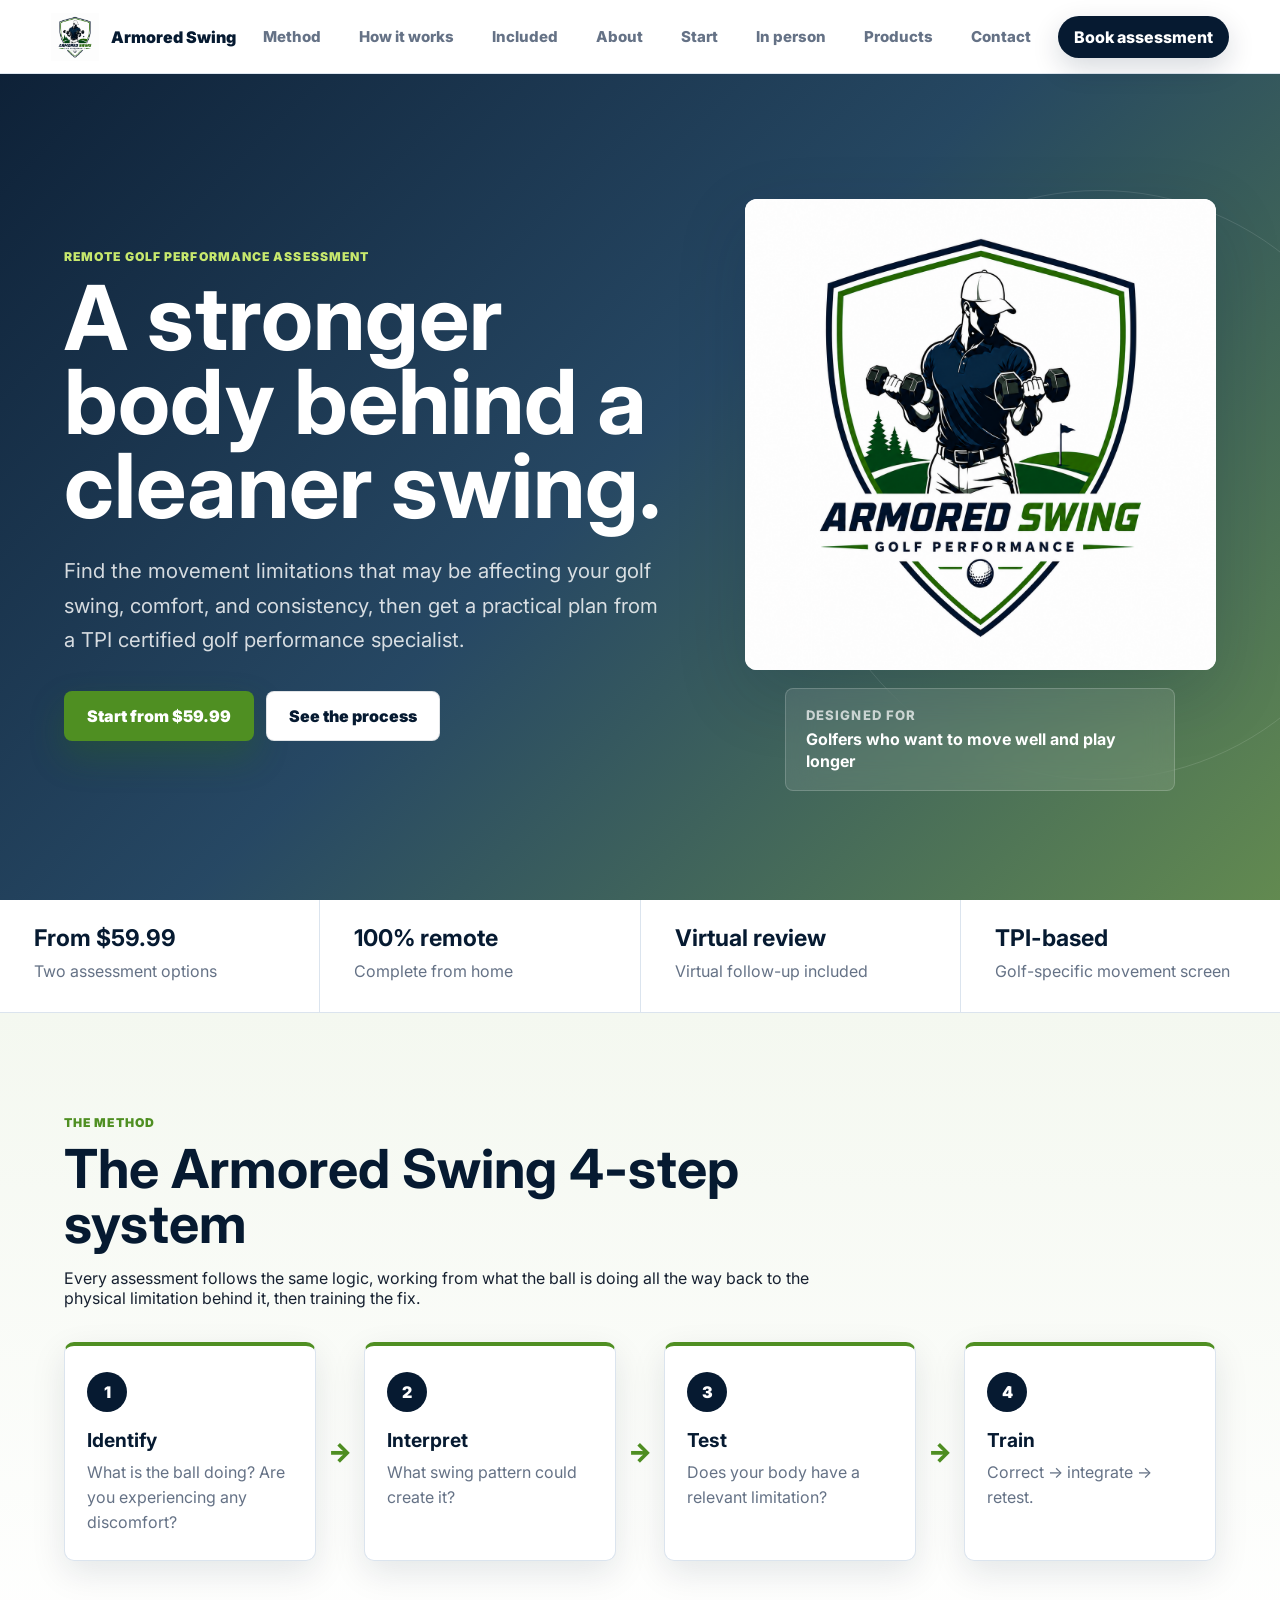
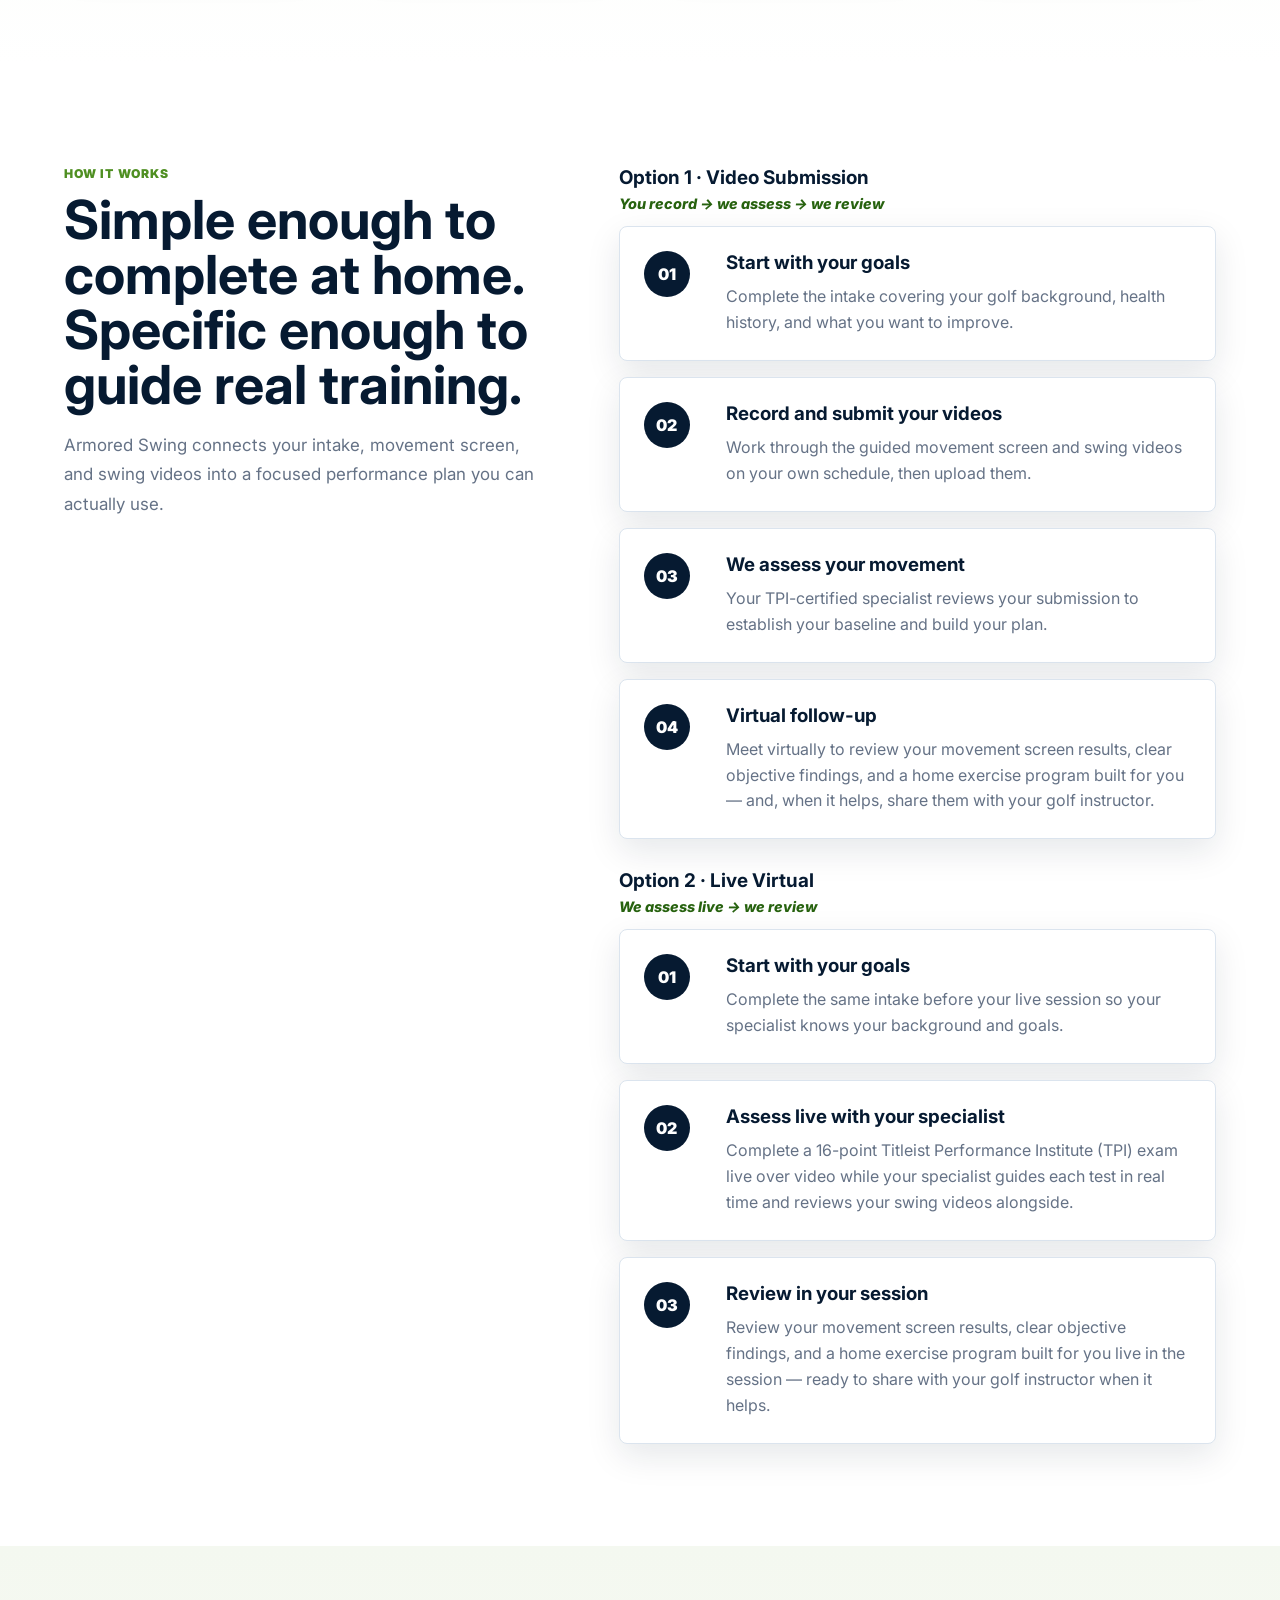
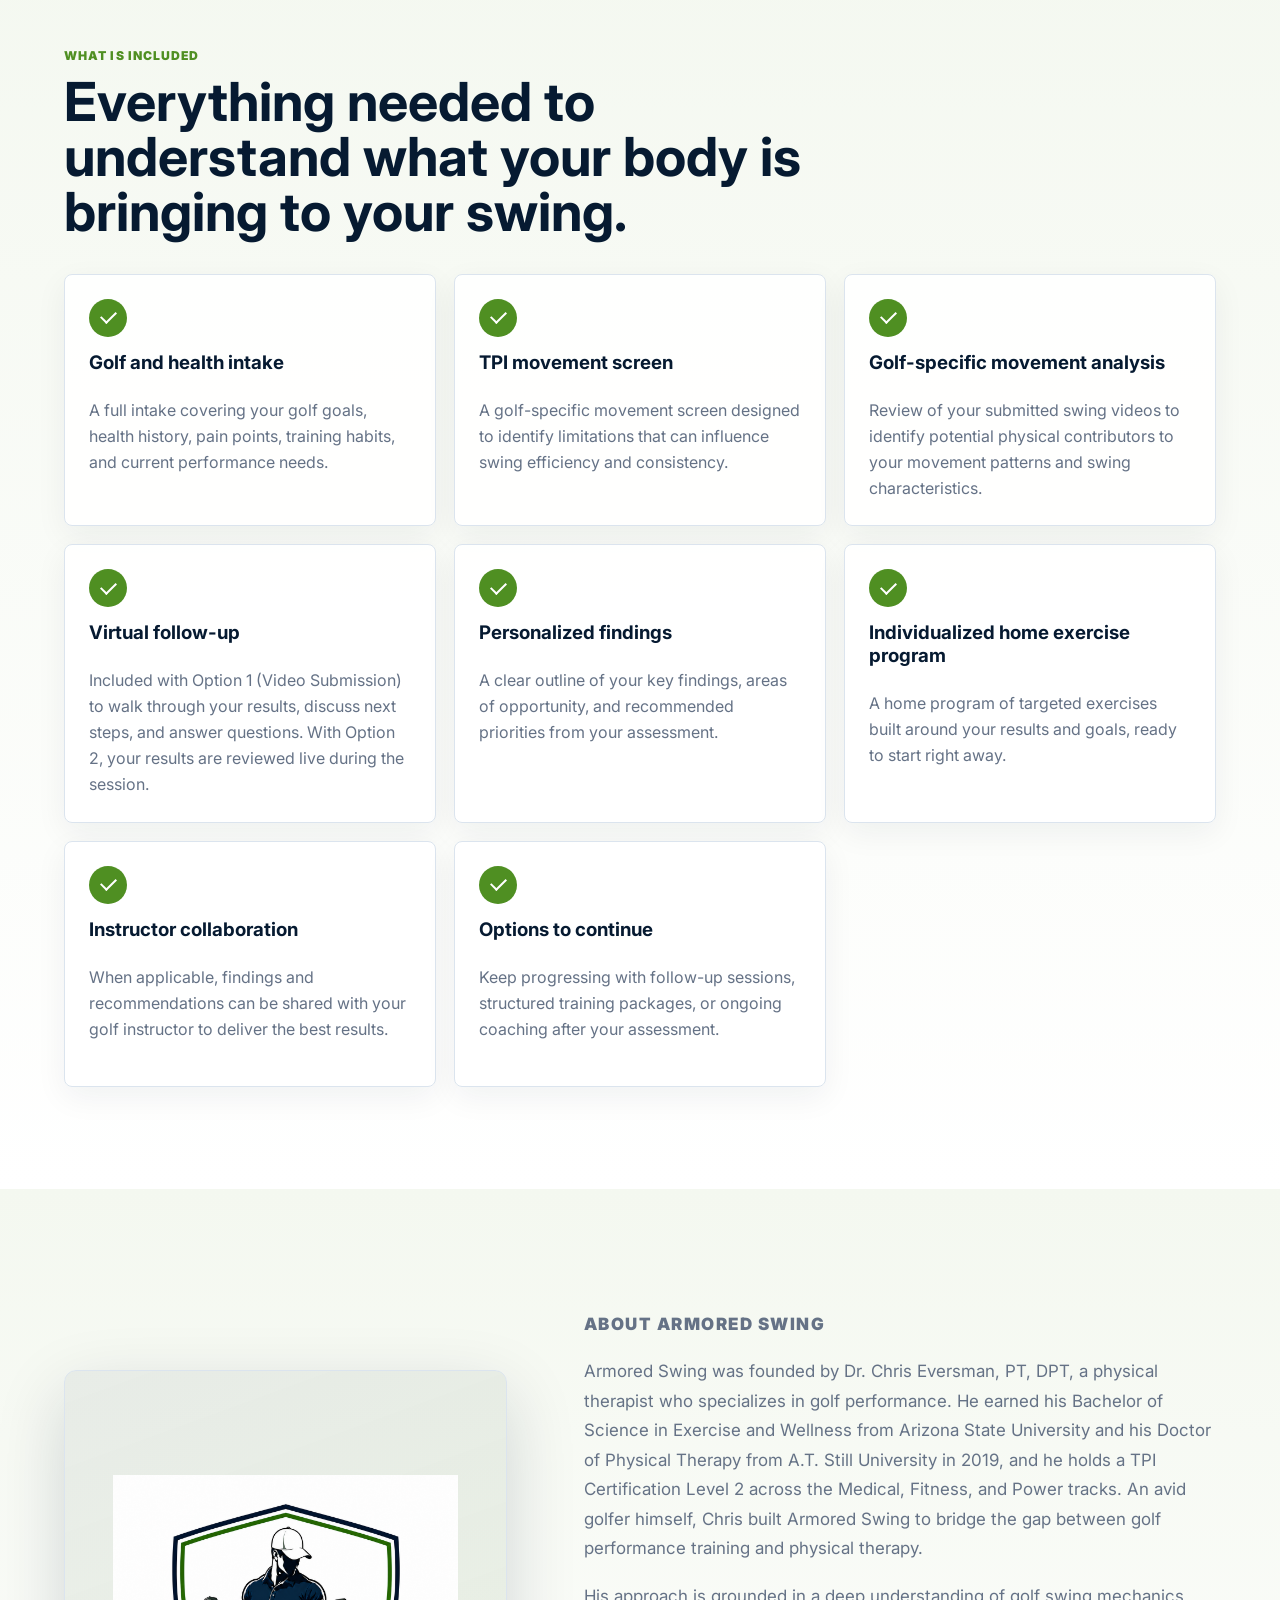
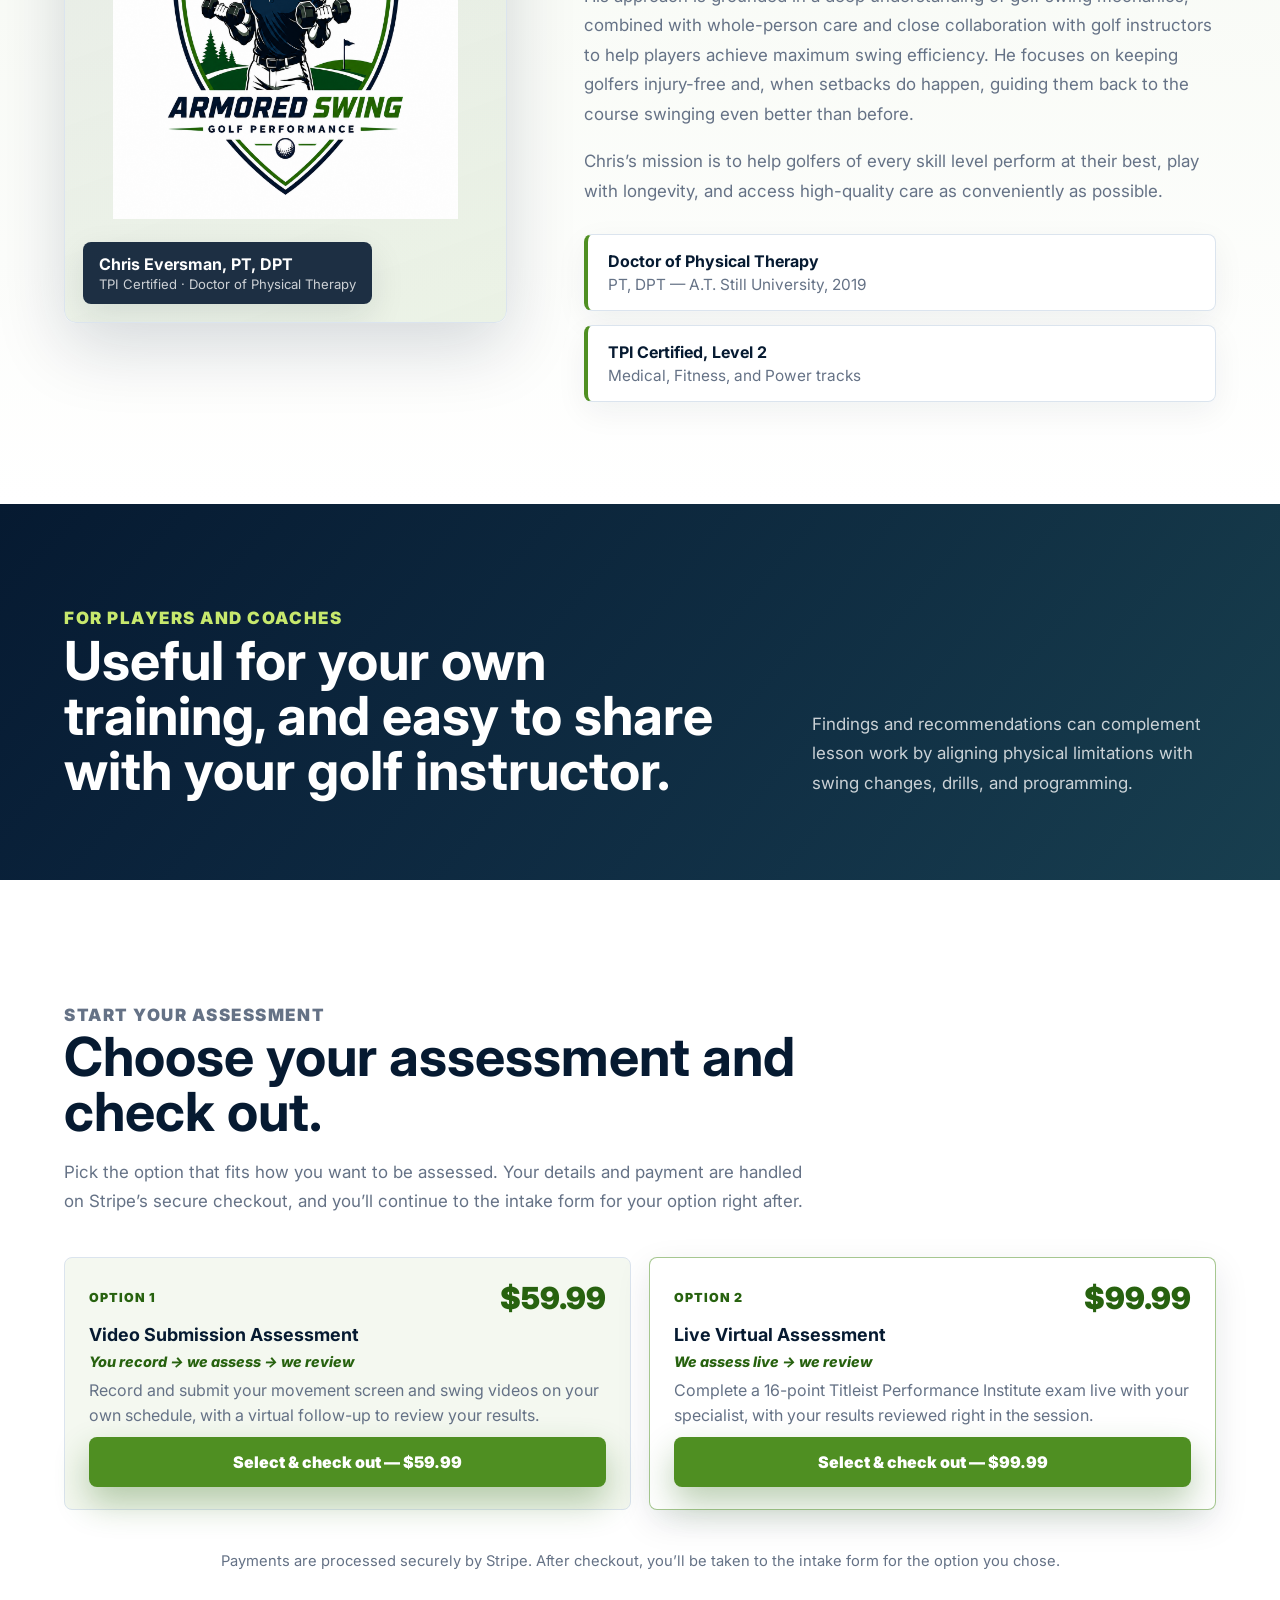
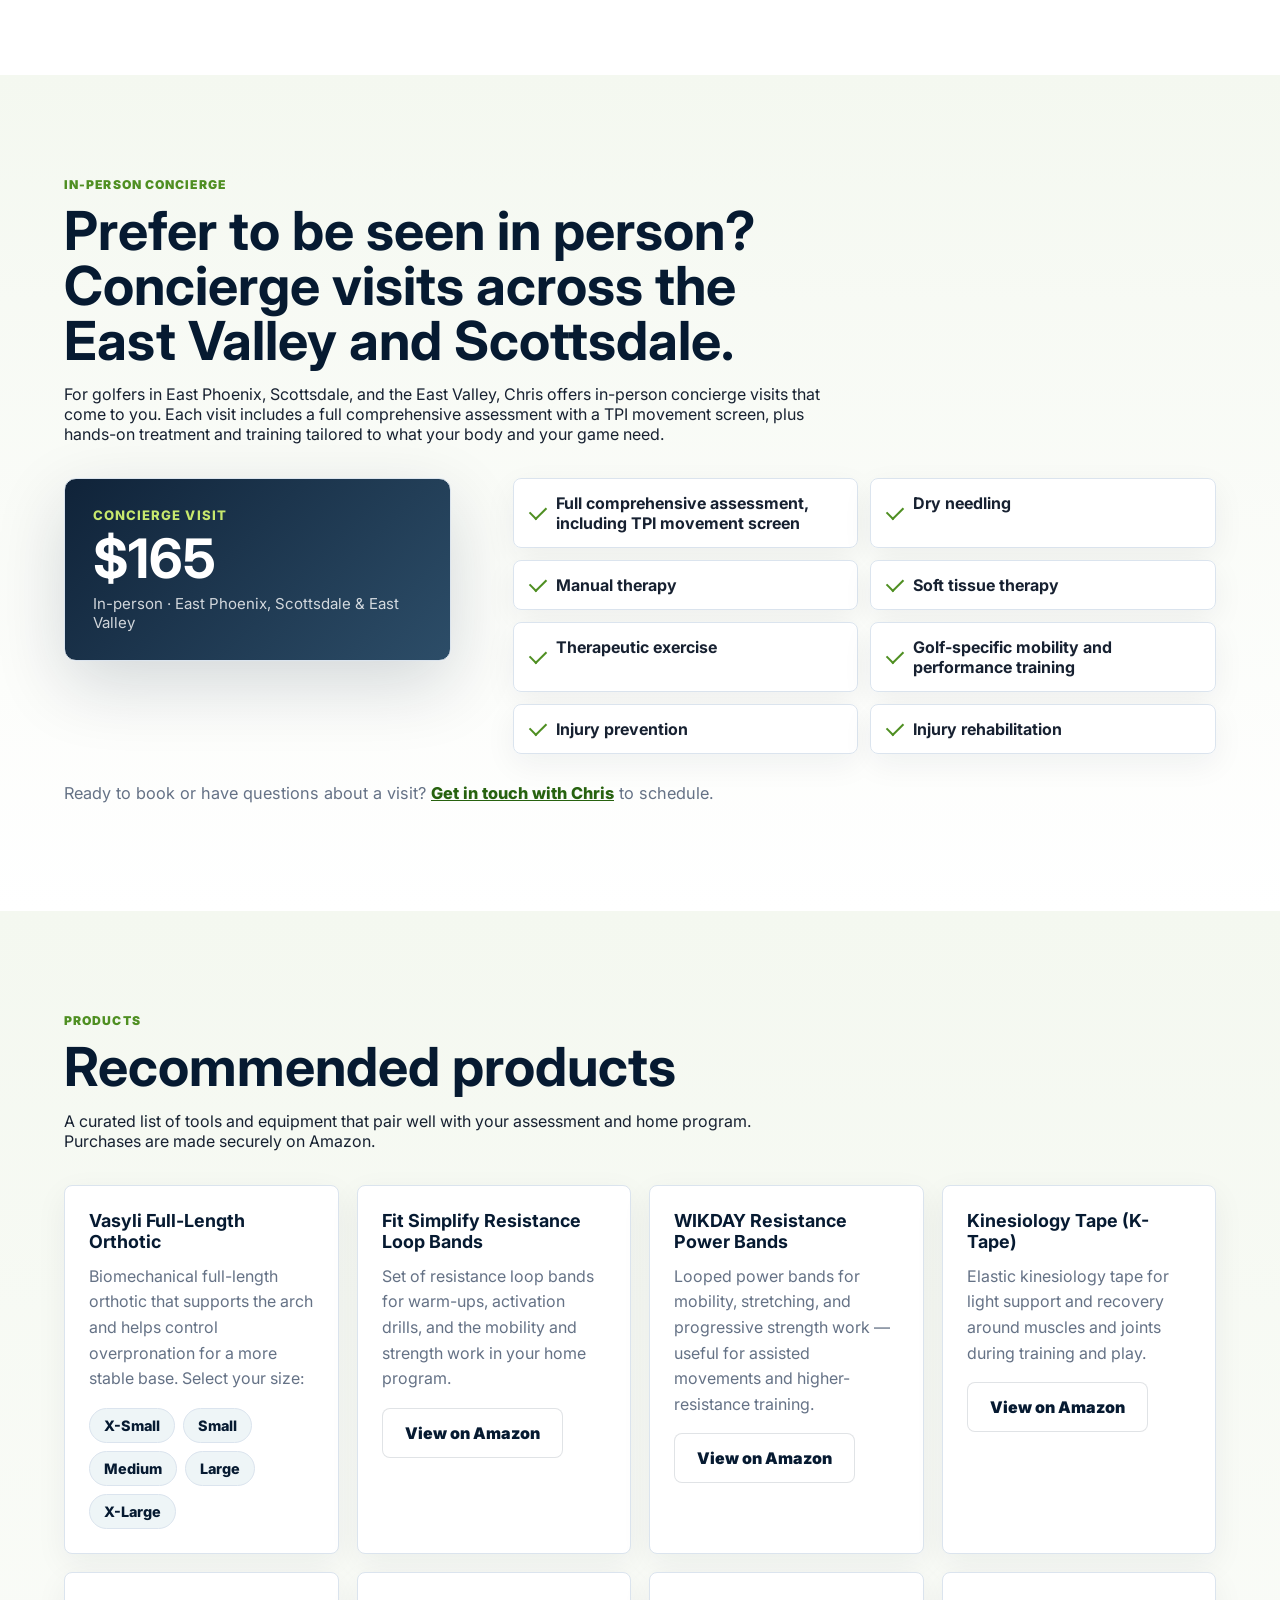
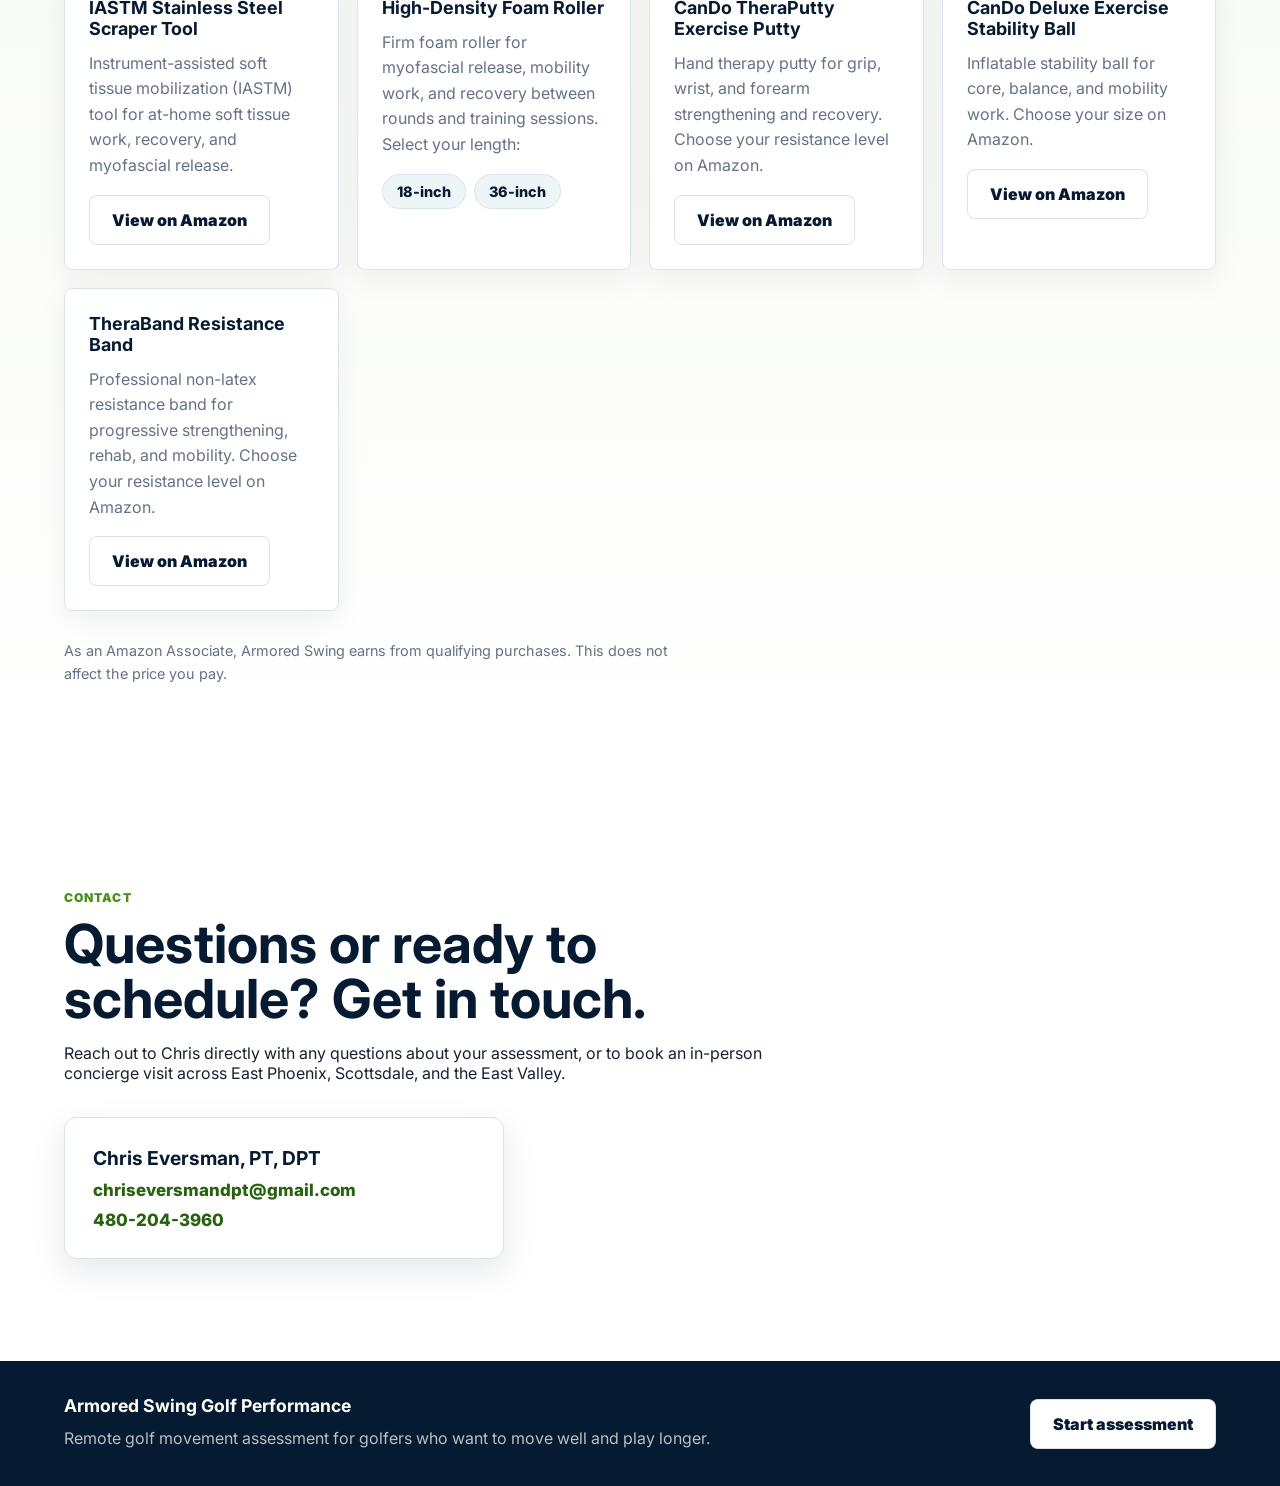
==== index.html @ d6fd7aaf "Rename Products heading to Recommended products Changes the Products section headline from a Chris-r" ====
<!doctype html>
<html lang="en">
  <head>
    <meta charset="utf-8">
    <meta name="viewport" content="width=device-width, initial-scale=1">
    <meta name="description" content="Armored Swing Golf Performance remote assessment and movement analysis.">
    <title>Armored Swing Golf Performance</title>
    <link rel="preconnect" href="https://fonts.googleapis.com">
    <link rel="preconnect" href="https://fonts.gstatic.com" crossorigin>
    <link href="https://fonts.googleapis.com/css2?family=Inter:wght@400;500;600;700;800;900&display=swap" rel="stylesheet">
    <link rel="stylesheet" href="styles.css">
  </head>
  <body>
    <header class="site-header">
      <a class="brand" href="#top" aria-label="Armored Swing home">
        <img src="assets/armored-swing-logo.png" alt="Armored Swing Golf Performance logo">
        <span>Armored Swing</span>
      </a>
      <nav class="nav-links" aria-label="Primary navigation">
        <a href="#system">Method</a>
        <a href="#how-it-works">How it works</a>
        <a href="#included">Included</a>
        <a href="#about">About</a>
        <a href="#start">Start</a>
        <a href="#concierge">In person</a>
        <a href="#products">Products</a>
        <a href="#contact">Contact</a>
      </nav>
      <a class="nav-cta" href="#start">Book assessment</a>
    </header>

    <main id="top">
      <section class="hero-section" aria-labelledby="hero-title">
        <div class="hero-copy">
          <p class="eyebrow">Remote golf performance assessment</p>
          <h1 id="hero-title">A stronger body behind a cleaner swing.</h1>
          <p class="lead">
            Find the movement limitations that may be affecting your golf swing, comfort, and consistency, then get a practical plan from a TPI certified golf performance specialist.
          </p>
          <div class="hero-actions" aria-label="Main actions">
            <a class="button primary" href="#start">Start from $59.99</a>
            <a class="button secondary" href="#how-it-works">See the process</a>
          </div>
        </div>

        <div class="hero-visual" aria-label="Armored Swing Golf Performance">
          <img src="assets/armored-swing-logo.png" alt="Armored Swing Golf Performance logo">
          <div class="result-panel">
            <span>Designed for</span>
            <strong>Golfers who want to move well and play longer</strong>
          </div>
        </div>
      </section>

      <section class="proof-strip" aria-label="Assessment highlights">
        <div>
          <strong>From $59.99</strong>
          <span>Two assessment options</span>
        </div>
        <div>
          <strong>100% remote</strong>
          <span>Complete from home</span>
        </div>
        <div>
          <strong>Virtual review</strong>
          <span>Virtual follow-up included</span>
        </div>
        <div>
          <strong>TPI-based</strong>
          <span>Golf-specific movement screen</span>
        </div>
      </section>

      <section class="system-section" id="system" aria-labelledby="system-title">
        <div class="section-heading">
          <p class="eyebrow">The method</p>
          <h2 id="system-title">The Armored Swing 4-step system</h2>
          <p>
            Every assessment follows the same logic, working from what the ball is doing all the way back to the physical limitation behind it, then training the fix.
          </p>
        </div>

        <ol class="system-flow">
          <li class="system-step">
            <span class="system-num">1</span>
            <h3>Identify</h3>
            <p>What is the ball doing? Are you experiencing any discomfort?</p>
          </li>
          <li class="system-arrow" aria-hidden="true"></li>
          <li class="system-step">
            <span class="system-num">2</span>
            <h3>Interpret</h3>
            <p>What swing pattern could create it?</p>
          </li>
          <li class="system-arrow" aria-hidden="true"></li>
          <li class="system-step">
            <span class="system-num">3</span>
            <h3>Test</h3>
            <p>Does your body have a relevant limitation?</p>
          </li>
          <li class="system-arrow" aria-hidden="true"></li>
          <li class="system-step">
            <span class="system-num">4</span>
            <h3>Train</h3>
            <p>Correct &rarr; integrate &rarr; retest.</p>
          </li>
        </ol>
      </section>

      <section class="split-section" id="how-it-works" aria-labelledby="how-title">
        <div class="section-copy sticky-copy">
          <p class="eyebrow">How it works</p>
          <h2 id="how-title">Simple enough to complete at home. Specific enough to guide real training.</h2>
          <p>
            Armored Swing connects your intake, movement screen, and swing videos into a focused performance plan you can actually use.
          </p>
        </div>

        <div class="flow-stack">
          <div class="flow">
            <div class="flow-head">
              <h3>Option 1 &middot; Video Submission</h3>
              <p class="flow-tag">You record &rarr; we assess &rarr; we review</p>
            </div>
            <ol class="timeline">
              <li>
                <span>01</span>
                <div>
                  <h3>Start with your goals</h3>
                  <p>Complete the intake covering your golf background, health history, and what you want to improve.</p>
                </div>
              </li>
              <li>
                <span>02</span>
                <div>
                  <h3>Record and submit your videos</h3>
                  <p>Work through the guided movement screen and swing videos on your own schedule, then upload them.</p>
                </div>
              </li>
              <li>
                <span>03</span>
                <div>
                  <h3>We assess your movement</h3>
                  <p>Your TPI-certified specialist reviews your submission to establish your baseline and build your plan.</p>
                </div>
              </li>
              <li>
                <span>04</span>
                <div>
                  <h3>Virtual follow-up</h3>
                  <p>Meet virtually to review your movement screen results, clear objective findings, and a home exercise program built for you &mdash; and, when it helps, share them with your golf instructor.</p>
                </div>
              </li>
            </ol>
          </div>

          <div class="flow">
            <div class="flow-head">
              <h3>Option 2 &middot; Live Virtual</h3>
              <p class="flow-tag">We assess live &rarr; we review</p>
            </div>
            <ol class="timeline">
              <li>
                <span>01</span>
                <div>
                  <h3>Start with your goals</h3>
                  <p>Complete the same intake before your live session so your specialist knows your background and goals.</p>
                </div>
              </li>
              <li>
                <span>02</span>
                <div>
                  <h3>Assess live with your specialist</h3>
                  <p>Complete a 16-point Titleist Performance Institute (TPI) exam live over video while your specialist guides each test in real time and reviews your swing videos alongside.</p>
                </div>
              </li>
              <li>
                <span>03</span>
                <div>
                  <h3>Review in your session</h3>
                  <p>Review your movement screen results, clear objective findings, and a home exercise program built for you live in the session &mdash; ready to share with your golf instructor when it helps.</p>
                </div>
              </li>
            </ol>
          </div>
        </div>
      </section>

      <section class="content-section band" id="included" aria-labelledby="included-title">
        <div class="section-heading">
          <p class="eyebrow">What is included</p>
          <h2 id="included-title">Everything needed to understand what your body is bringing to your swing.</h2>
        </div>

        <div class="included-grid">
          <article>
            <span class="mini-icon" aria-hidden="true"></span>
            <h3>Golf and health intake</h3>
            <p>A full intake covering your golf goals, health history, pain points, training habits, and current performance needs.</p>
          </article>
          <article>
            <span class="mini-icon" aria-hidden="true"></span>
            <h3>TPI movement screen</h3>
            <p>A golf-specific movement screen designed to identify limitations that can influence swing efficiency and consistency.</p>
          </article>
          <article>
            <span class="mini-icon" aria-hidden="true"></span>
            <h3>Golf-specific movement analysis</h3>
            <p>Review of your submitted swing videos to identify potential physical contributors to your movement patterns and swing characteristics.</p>
          </article>
          <article>
            <span class="mini-icon" aria-hidden="true"></span>
            <h3>Virtual follow-up</h3>
            <p>Included with Option 1 (Video Submission) to walk through your results, discuss next steps, and answer questions. With Option 2, your results are reviewed live during the session.</p>
          </article>
          <article>
            <span class="mini-icon" aria-hidden="true"></span>
            <h3>Personalized findings</h3>
            <p>A clear outline of your key findings, areas of opportunity, and recommended priorities from your assessment.</p>
          </article>
          <article>
            <span class="mini-icon" aria-hidden="true"></span>
            <h3>Individualized home exercise program</h3>
            <p>A home program of targeted exercises built around your results and goals, ready to start right away.</p>
          </article>
          <article>
            <span class="mini-icon" aria-hidden="true"></span>
            <h3>Instructor collaboration</h3>
            <p>When applicable, findings and recommendations can be shared with your golf instructor to deliver the best results.</p>
          </article>
          <article>
            <span class="mini-icon" aria-hidden="true"></span>
            <h3>Options to continue</h3>
            <p>Keep progressing with follow-up sessions, structured training packages, or ongoing coaching after your assessment.</p>
          </article>
        </div>
      </section>

      <section class="about-section band" id="about" aria-label="About Armored Swing">
        <div class="about-portrait">
          <img src="assets/armored-swing-logo.png" alt="Armored Swing Golf Performance">
          <div class="about-credential">
            <strong>Chris Eversman, PT, DPT</strong>
            <span>TPI Certified &middot; Doctor of Physical Therapy</span>
          </div>
        </div>
        <div class="about-copy">
          <p class="eyebrow">About Armored Swing</p>
          <p>
            Armored Swing was founded by Dr. Chris Eversman, PT, DPT, a physical therapist who specializes in golf performance. He earned his Bachelor of Science in Exercise and Wellness from Arizona State University and his Doctor of Physical Therapy from A.T. Still University in 2019, and he holds a TPI Certification Level 2 across the Medical, Fitness, and Power tracks. An avid golfer himself, Chris built Armored Swing to bridge the gap between golf performance training and physical therapy.
          </p>
          <p>
            His approach is grounded in a deep understanding of golf swing mechanics, combined with whole-person care and close collaboration with golf instructors to help players achieve maximum swing efficiency. He focuses on keeping golfers injury-free and, when setbacks do happen, guiding them back to the course swinging even better than before.
          </p>
          <p>
            Chris&rsquo;s mission is to help golfers of every skill level perform at their best, play with longevity, and access high-quality care as conveniently as possible.
          </p>
          <ul class="about-points">
            <li>
              <strong>Doctor of Physical Therapy</strong>
              <span>PT, DPT &mdash; A.T. Still University, 2019</span>
            </li>
            <li>
              <strong>TPI Certified, Level 2</strong>
              <span>Medical, Fitness, and Power tracks</span>
            </li>
          </ul>
        </div>
      </section>

      <section class="cta-band" aria-labelledby="cta-title">
        <div>
          <p class="eyebrow">For players and coaches</p>
          <h2 id="cta-title">Useful for your own training, and easy to share with your golf instructor.</h2>
        </div>
        <p>
          Findings and recommendations can complement lesson work by aligning physical limitations with swing changes, drills, and programming.
        </p>
      </section>

      <section class="start-section" id="start" aria-labelledby="checkout-title">
        <div class="start-copy">
          <p class="eyebrow">Start your assessment</p>
          <h2 id="checkout-title">Choose your assessment and check out.</h2>
          <p>
            Pick the option that fits how you want to be assessed. Your details and payment are handled on Stripe&rsquo;s secure checkout, and you&rsquo;ll continue to the intake form for your option right after.
          </p>
        </div>

        <div class="checkout-options" aria-label="Assessment options">
          <div class="plan-card">
            <div class="plan-label">
              <span>Option 1</span>
              <strong class="plan-price">$59.99</strong>
            </div>
            <h3>Video Submission Assessment</h3>
            <p class="plan-flow">You record &rarr; we assess &rarr; we review</p>
            <p>Record and submit your movement screen and swing videos on your own schedule, with a virtual follow-up to review your results.</p>
            <!-- Stripe Payment Link for Option 1 ($59.99).
                 After-payment redirect is set in Stripe to:
                 https://form.jotform.com/261661360263150 (Video Upload Intake and Assessment) -->
            <a class="button primary full" href="https://buy.stripe.com/7sYeVc9u45CNenE0qQ28800" target="_blank" rel="noopener">Select &amp; check out &mdash; $59.99</a>
          </div>
          <div class="plan-card featured">
            <div class="plan-label">
              <span>Option 2</span>
              <strong class="plan-price">$99.99</strong>
            </div>
            <h3>Live Virtual Assessment</h3>
            <p class="plan-flow">We assess live &rarr; we review</p>
            <p>Complete a 16-point Titleist Performance Institute exam live with your specialist, with your results reviewed right in the session.</p>
            <!-- Stripe Payment Link for Option 2 ($99.99).
                 After-payment redirect is set in Stripe to:
                 https://form.jotform.com/262156289540057 (Live Virtual Assessment Intake) -->
            <a class="button primary full" href="https://buy.stripe.com/bJe6oG7lWfdn3J01uU28801" target="_blank" rel="noopener">Select &amp; check out &mdash; $99.99</a>
          </div>
        </div>

        <p class="secure-note">Payments are processed securely by Stripe. After checkout, you&rsquo;ll be taken to the intake form for the option you chose.</p>
      </section>

      <section class="concierge-section band" id="concierge" aria-labelledby="concierge-title">
        <div class="section-heading">
          <p class="eyebrow">In-person concierge</p>
          <h2 id="concierge-title">Prefer to be seen in person? Concierge visits across the East Valley and Scottsdale.</h2>
          <p>
            For golfers in East Phoenix, Scottsdale, and the East Valley, Chris offers in-person concierge visits that come to you. Each visit includes a full comprehensive assessment with a TPI movement screen, plus hands-on treatment and training tailored to what your body and your game need.
          </p>
        </div>

        <div class="concierge-layout">
          <div class="concierge-price-card">
            <span>Concierge visit</span>
            <strong>$165</strong>
            <small>In-person &middot; East Phoenix, Scottsdale &amp; East Valley</small>
          </div>

          <ul class="concierge-services">
            <li>Full comprehensive assessment, including TPI movement screen</li>
            <li>Dry needling</li>
            <li>Manual therapy</li>
            <li>Soft tissue therapy</li>
            <li>Therapeutic exercise</li>
            <li>Golf-specific mobility and performance training</li>
            <li>Injury prevention</li>
            <li>Injury rehabilitation</li>
          </ul>
        </div>

        <p class="concierge-schedule">
          Ready to book or have questions about a visit?
          <a href="#contact">Get in touch with Chris</a> to schedule.
        </p>
      </section>

      <section class="products-section band" id="products" aria-labelledby="products-title">
        <div class="section-heading">
          <p class="eyebrow">Products</p>
          <h2 id="products-title">Recommended products</h2>
          <p>
            A curated list of tools and equipment that pair well with your assessment and home program. Purchases are made securely on Amazon.
          </p>
        </div>

        <!-- To add a product: copy one <article> block, update the name, blurb,
             and the href (keep ?tag=armoredswing-20 on the end so sales are credited). -->
        <div class="products-grid">
          <article class="product-card">
            <h3>Vasyli Full-Length Orthotic</h3>
            <p>Biomechanical full-length orthotic that supports the arch and helps control overpronation for a more stable base. Select your size:</p>
            <div class="product-sizes">
              <a href="https://www.amazon.com/dp/B08L43RL4J?tag=armoredswing-20" target="_blank" rel="noopener sponsored">X-Small</a>
              <a href="https://www.amazon.com/dp/B08L449Y6L?tag=armoredswing-20" target="_blank" rel="noopener sponsored">Small</a>
              <a href="https://www.amazon.com/dp/B08L44YKHN?tag=armoredswing-20" target="_blank" rel="noopener sponsored">Medium</a>
              <a href="https://www.amazon.com/dp/B08L45PJ3N?tag=armoredswing-20" target="_blank" rel="noopener sponsored">Large</a>
              <a href="https://www.amazon.com/dp/B08L43F9LD?tag=armoredswing-20" target="_blank" rel="noopener sponsored">X-Large</a>
            </div>
          </article>
          <article class="product-card">
            <h3>Fit Simplify Resistance Loop Bands</h3>
            <p>Set of resistance loop bands for warm-ups, activation drills, and the mobility and strength work in your home program.</p>
            <a class="button secondary" href="https://www.amazon.com/dp/B01AVDVHTI?tag=armoredswing-20" target="_blank" rel="noopener sponsored">View on Amazon</a>
          </article>
          <article class="product-card">
            <h3>WIKDAY Resistance Power Bands</h3>
            <p>Looped power bands for mobility, stretching, and progressive strength work &mdash; useful for assisted movements and higher-resistance training.</p>
            <a class="button secondary" href="https://www.amazon.com/dp/B08C7K77PS?tag=armoredswing-20" target="_blank" rel="noopener sponsored">View on Amazon</a>
          </article>
          <article class="product-card">
            <h3>Kinesiology Tape (K-Tape)</h3>
            <p>Elastic kinesiology tape for light support and recovery around muscles and joints during training and play.</p>
            <a class="button secondary" href="https://www.amazon.com/dp/B082VLDCJW?tag=armoredswing-20" target="_blank" rel="noopener sponsored">View on Amazon</a>
          </article>
          <article class="product-card">
            <h3>IASTM Stainless Steel Scraper Tool</h3>
            <p>Instrument-assisted soft tissue mobilization (IASTM) tool for at-home soft tissue work, recovery, and myofascial release.</p>
            <a class="button secondary" href="https://www.amazon.com/dp/B0H5KL87S5?tag=armoredswing-20" target="_blank" rel="noopener sponsored">View on Amazon</a>
          </article>
          <article class="product-card">
            <h3>High-Density Foam Roller</h3>
            <p>Firm foam roller for myofascial release, mobility work, and recovery between rounds and training sessions. Select your length:</p>
            <div class="product-sizes">
              <a href="https://www.amazon.com/dp/B00XM2MXK8?tag=armoredswing-20" target="_blank" rel="noopener sponsored">18-inch</a>
              <a href="https://www.amazon.com/dp/B00DL7BH2O?tag=armoredswing-20" target="_blank" rel="noopener sponsored">36-inch</a>
            </div>
          </article>
          <article class="product-card">
            <h3>CanDo TheraPutty Exercise Putty</h3>
            <p>Hand therapy putty for grip, wrist, and forearm strengthening and recovery. Choose your resistance level on Amazon.</p>
            <a class="button secondary" href="https://www.amazon.com/dp/B001RQ5JPM?tag=armoredswing-20" target="_blank" rel="noopener sponsored">View on Amazon</a>
          </article>
          <article class="product-card">
            <h3>CanDo Deluxe Exercise Stability Ball</h3>
            <p>Inflatable stability ball for core, balance, and mobility work. Choose your size on Amazon.</p>
            <a class="button secondary" href="https://www.amazon.com/dp/B002WKBYCO?tag=armoredswing-20" target="_blank" rel="noopener sponsored">View on Amazon</a>
          </article>
          <article class="product-card">
            <h3>TheraBand Resistance Band</h3>
            <p>Professional non-latex resistance band for progressive strengthening, rehab, and mobility. Choose your resistance level on Amazon.</p>
            <a class="button secondary" href="https://www.amazon.com/dp/B003YR7G8K?tag=armoredswing-20" target="_blank" rel="noopener sponsored">View on Amazon</a>
          </article>
        </div>

        <p class="products-disclosure">
          As an Amazon Associate, Armored Swing earns from qualifying purchases. This does not affect the price you pay.
        </p>
      </section>

      <section class="contact-section" id="contact" aria-labelledby="contact-title">
        <div class="section-heading">
          <p class="eyebrow">Contact</p>
          <h2 id="contact-title">Questions or ready to schedule? Get in touch.</h2>
          <p>
            Reach out to Chris directly with any questions about your assessment, or to book an in-person concierge visit across East Phoenix, Scottsdale, and the East Valley.
          </p>
        </div>

        <div class="contact-card">
          <strong class="contact-name">Chris Eversman, PT, DPT</strong>
          <a class="contact-line" href="mailto:chriseversmandpt@gmail.com">chriseversmandpt@gmail.com</a>
          <a class="contact-line" href="tel:+14802043960">480-204-3960</a>
        </div>
      </section>
    </main>

    <footer class="site-footer">
      <div>
        <strong>Armored Swing Golf Performance</strong>
        <p>Remote golf movement assessment for golfers who want to move well and play longer.</p>
      </div>
      <a class="button secondary" href="#start">Start assessment</a>
    </footer>

    <script src="script.js"></script>
  </body>
</html>
---- styles.css ----
:root {
  --green: #4f8f22;
  --green-dark: #27620f;
  --lime: #c7e86d;
  --navy: #061a31;
  --blue: #163a58;
  --ink: #172131;
  --muted: #657286;
  --line: #dbe4ee;
  --soft: #f4f8f0;
  --mist: #eef5f7;
  --white: #ffffff;
  --gold: #b88b2d;
  --danger: #a62b23;
  --shadow: 0 24px 70px rgba(6, 26, 49, 0.16);
  --small-shadow: 0 12px 34px rgba(6, 26, 49, 0.1);
}

* {
  box-sizing: border-box;
}

html {
  scroll-behavior: smooth;
}

body {
  margin: 0;
  font-family: Inter, Arial, sans-serif;
  color: var(--ink);
  background: var(--white);
}

img {
  display: block;
  max-width: 100%;
  height: auto;
}

a {
  color: inherit;
}

h1,
h2,
h3,
p {
  overflow-wrap: anywhere;
}

.site-header {
  position: sticky;
  top: 0;
  z-index: 30;
  display: grid;
  grid-template-columns: auto 1fr auto;
  align-items: center;
  gap: 24px;
  min-height: 74px;
  padding: 12px clamp(18px, 4vw, 58px);
  background: rgba(255, 255, 255, 0.91);
  border-bottom: 1px solid rgba(219, 228, 238, 0.9);
  backdrop-filter: blur(18px);
}

.brand {
  display: inline-flex;
  align-items: center;
  gap: 12px;
  color: var(--navy);
  font-weight: 900;
  text-decoration: none;
}

.brand img {
  width: 48px;
  height: 48px;
  object-fit: contain;
}

.nav-links {
  display: flex;
  justify-content: center;
  gap: clamp(18px, 3vw, 38px);
  color: var(--muted);
  font-size: 0.94rem;
  font-weight: 800;
}

.nav-links a,
.nav-cta {
  text-decoration: none;
}

.nav-links a:hover,
.nav-links a:focus-visible {
  color: var(--green-dark);
}

.nav-cta {
  display: inline-flex;
  align-items: center;
  justify-content: center;
  min-height: 42px;
  padding: 0 16px;
  border-radius: 999px;
  color: var(--white);
  background: var(--navy);
  font-weight: 800;
  box-shadow: 0 10px 28px rgba(6, 26, 49, 0.16);
}

.hero-section {
  position: relative;
  display: grid;
  grid-template-columns: minmax(0, 1.05fr) minmax(300px, 0.82fr);
  gap: clamp(34px, 6vw, 84px);
  align-items: center;
  min-height: calc(100vh - 74px);
  padding: clamp(44px, 7vw, 88px) clamp(18px, 5vw, 72px) clamp(42px, 6vw, 72px);
  overflow: hidden;
  background:
    linear-gradient(135deg, rgba(6, 26, 49, 0.97) 0%, rgba(22, 58, 88, 0.93) 48%, rgba(54, 105, 31, 0.78) 100%),
    radial-gradient(circle at 84% 12%, rgba(199, 232, 109, 0.28), transparent 36%);
  color: var(--white);
}

.hero-section::before {
  content: "";
  position: absolute;
  inset: 14% -9% auto auto;
  width: min(46vw, 620px);
  aspect-ratio: 1;
  border: 1px solid rgba(255, 255, 255, 0.12);
  border-radius: 50%;
}

.hero-copy,
.hero-visual {
  position: relative;
  z-index: 1;
}

.eyebrow {
  margin: 0 0 12px;
  color: var(--green);
  font-size: 0.76rem;
  font-weight: 900;
  letter-spacing: 0.09em;
  text-transform: uppercase;
}

.hero-copy .eyebrow,
.cta-band .eyebrow {
  color: var(--lime);
}

h1 {
  max-width: 780px;
  margin: 0;
  font-size: clamp(3.1rem, 7vw, 6.8rem);
  line-height: 0.94;
  letter-spacing: 0;
}

.lead {
  max-width: 700px;
  margin: 26px 0 0;
  color: rgba(255, 255, 255, 0.82);
  font-size: clamp(1.05rem, 1.7vw, 1.28rem);
  line-height: 1.68;
}

.content-section .lead {
  color: var(--muted);
}

.hero-actions {
  display: flex;
  flex-wrap: wrap;
  gap: 12px;
  margin-top: 34px;
}

.button {
  display: inline-flex;
  align-items: center;
  justify-content: center;
  min-height: 50px;
  padding: 0 22px;
  border: 1px solid transparent;
  border-radius: 8px;
  font: inherit;
  font-weight: 900;
  text-align: center;
  text-decoration: none;
  cursor: pointer;
  transition: transform 160ms ease, background-color 160ms ease, border-color 160ms ease, box-shadow 160ms ease;
}

.button:hover {
  transform: translateY(-1px);
}

.button:focus-visible,
.nav-cta:focus-visible,
input:focus-visible,
.terms-box:focus-visible {
  outline: 3px solid rgba(184, 139, 45, 0.46);
  outline-offset: 3px;
}

.button.primary {
  color: var(--white);
  background: var(--green);
  box-shadow: 0 16px 34px rgba(43, 107, 18, 0.32);
}

.button.primary:hover {
  background: var(--green-dark);
}

.button.secondary {
  color: var(--navy);
  background: var(--white);
  border-color: rgba(6, 26, 49, 0.12);
}

.button.ghost {
  color: var(--navy);
  background: var(--mist);
  border-color: var(--line);
}

.button.full {
  width: 100%;
}

.secure-note {
  margin: 0;
  color: var(--muted);
  font-size: 0.92rem;
  line-height: 1.5;
  text-align: center;
}

.hero-visual {
  display: grid;
  justify-items: center;
  align-content: center;
  gap: 18px;
  min-width: 0;
}

.hero-visual img {
  width: min(100%, 560px);
  max-height: min(70vh, 600px);
  padding: 0;
  object-fit: contain;
  border-radius: 12px;
  background: var(--white);
  box-shadow: var(--shadow);
}

.result-panel {
  width: min(92%, 390px);
  padding: 18px 20px;
  border: 1px solid rgba(255, 255, 255, 0.18);
  border-radius: 8px;
  background: rgba(255, 255, 255, 0.1);
  color: var(--white);
  backdrop-filter: blur(14px);
}

.result-panel span {
  display: block;
  margin-bottom: 6px;
  color: rgba(255, 255, 255, 0.7);
  font-size: 0.82rem;
  font-weight: 800;
  text-transform: uppercase;
  letter-spacing: 0.08em;
}

.result-panel strong {
  display: block;
  line-height: 1.35;
}

.proof-strip {
  display: grid;
  grid-template-columns: repeat(4, minmax(0, 1fr));
  gap: 1px;
  background: var(--line);
  border-bottom: 1px solid var(--line);
}

.proof-strip div {
  min-height: 112px;
  padding: 24px clamp(18px, 3vw, 34px);
  background: var(--white);
}

.proof-strip strong,
.proof-strip span {
  display: block;
}

.proof-strip strong {
  color: var(--navy);
  font-size: clamp(1.1rem, 1.8vw, 1.5rem);
}

.proof-strip span {
  margin-top: 8px;
  color: var(--muted);
  line-height: 1.45;
}

.system-section {
  padding: clamp(58px, 8vw, 108px) clamp(18px, 5vw, 72px);
  background: linear-gradient(180deg, var(--soft), #ffffff);
}

.system-flow {
  display: flex;
  align-items: stretch;
  gap: 12px;
  margin: 0;
  padding: 0;
  list-style: none;
}

.system-step {
  flex: 1 1 0;
  display: grid;
  align-content: start;
  gap: 8px;
  padding: 26px 22px;
  border: 1px solid var(--line);
  border-top: 4px solid var(--green);
  border-radius: 10px;
  background: var(--white);
  box-shadow: var(--small-shadow);
}

.system-num {
  display: inline-flex;
  align-items: center;
  justify-content: center;
  width: 40px;
  height: 40px;
  border-radius: 50%;
  color: var(--white);
  background: var(--navy);
  font-weight: 900;
}

.system-step h3 {
  margin: 8px 0 0;
  color: var(--navy);
  font-size: 1.2rem;
}

.system-step p {
  margin: 0;
  color: var(--muted);
  line-height: 1.55;
}

.system-arrow {
  flex: 0 0 auto;
  display: flex;
  align-items: center;
  justify-content: center;
  color: var(--green);
  font-weight: 900;
}

.system-arrow::before {
  content: "\2192";
  font-size: 1.6rem;
}

.split-section,
.start-section,
.content-section {
  padding: clamp(58px, 8vw, 108px) clamp(18px, 5vw, 72px);
}

.split-section {
  display: grid;
  grid-template-columns: minmax(0, 0.8fr) minmax(340px, 1fr);
  gap: clamp(34px, 6vw, 82px);
  align-items: start;
}

.sticky-copy {
  position: sticky;
  top: 102px;
}

.section-copy,
.section-heading,
.start-copy {
  max-width: 760px;
}

.section-copy h2,
.section-heading h2,
.start-copy h2,
.cta-band h2 {
  margin: 0;
  color: var(--navy);
  font-size: clamp(2rem, 4.2vw, 4rem);
  line-height: 1.02;
  letter-spacing: 0;
}

.section-copy p:not(.eyebrow),
.start-copy p,
.cta-band p {
  margin: 18px 0 0;
  color: var(--muted);
  font-size: 1.06rem;
  line-height: 1.74;
}

.flow-stack {
  display: grid;
  gap: 30px;
}

.flow-head {
  margin-bottom: 14px;
}

.flow-head h3 {
  margin: 0;
  color: var(--navy);
  font-size: 1.18rem;
}

.flow-tag {
  margin: 6px 0 0;
  color: var(--green-dark);
  font-size: 0.9rem;
  font-weight: 800;
  font-style: italic;
}

.timeline {
  display: grid;
  gap: 16px;
  margin: 0;
  padding: 0;
  list-style: none;
}

.timeline li {
  display: grid;
  grid-template-columns: 64px 1fr;
  gap: 18px;
  padding: 24px;
  border: 1px solid var(--line);
  border-radius: 8px;
  background: var(--white);
  box-shadow: var(--small-shadow);
}

.timeline span,
.mini-icon {
  display: inline-flex;
  align-items: center;
  justify-content: center;
  width: 46px;
  height: 46px;
  border-radius: 50%;
  color: var(--white);
  background: var(--navy);
  font-weight: 900;
}

.timeline h3,
.included-grid h3,
.terms-box h3 {
  margin: 0;
  color: var(--navy);
}

.timeline p,
.included-grid p,
.site-footer p {
  margin: 10px 0 0;
  color: var(--muted);
  line-height: 1.62;
}

.band {
  background:
    linear-gradient(180deg, var(--soft), #ffffff);
}

.section-heading {
  margin-bottom: 34px;
}

.included-grid {
  display: grid;
  grid-template-columns: repeat(3, minmax(0, 1fr));
  gap: 18px;
}

.included-grid article {
  display: grid;
  align-content: start;
  gap: 14px;
  min-height: 246px;
  padding: 24px;
  border: 1px solid var(--line);
  border-radius: 8px;
  background: rgba(255, 255, 255, 0.94);
  box-shadow: 0 10px 32px rgba(6, 26, 49, 0.06);
}

.mini-icon {
  width: 38px;
  height: 38px;
  background: var(--green);
}

.mini-icon::before {
  content: "";
  width: 13px;
  height: 7px;
  border-left: 2.5px solid var(--white);
  border-bottom: 2.5px solid var(--white);
  transform: translateY(-2px) rotate(-45deg);
}

.about-section {
  display: grid;
  grid-template-columns: minmax(280px, 0.7fr) minmax(0, 1fr);
  gap: clamp(34px, 6vw, 82px);
  align-items: center;
  padding: clamp(58px, 8vw, 108px) clamp(18px, 5vw, 72px);
}

.about-portrait {
  position: relative;
  border-radius: 12px;
  overflow: hidden;
  background:
    linear-gradient(160deg, rgba(6, 26, 49, 0.06), rgba(79, 143, 34, 0.1));
  border: 1px solid var(--line);
  box-shadow: var(--shadow);
}

.about-portrait img {
  width: 100%;
  aspect-ratio: 4 / 5;
  object-fit: contain;
  padding: clamp(24px, 5vw, 48px);
}

.about-credential {
  position: absolute;
  left: 18px;
  bottom: 18px;
  display: grid;
  gap: 2px;
  padding: 12px 16px;
  border-radius: 8px;
  color: var(--white);
  background: rgba(6, 26, 49, 0.9);
  box-shadow: var(--small-shadow);
}

.about-credential strong {
  font-size: 1rem;
}

.about-credential span {
  font-size: 0.82rem;
  color: rgba(255, 255, 255, 0.78);
}

.about-copy {
  max-width: 640px;
}

.about-copy h2 {
  margin: 0;
  color: var(--navy);
  font-size: clamp(2rem, 4.2vw, 4rem);
  line-height: 1.02;
}

.about-copy p {
  margin: 18px 0 0;
  color: var(--muted);
  font-size: 1.06rem;
  line-height: 1.74;
}

.about-points {
  display: grid;
  gap: 14px;
  margin: 28px 0 0;
  padding: 0;
  list-style: none;
}

.about-points li {
  display: grid;
  gap: 4px;
  padding: 16px 20px;
  border: 1px solid var(--line);
  border-left: 4px solid var(--green);
  border-radius: 8px;
  background: rgba(255, 255, 255, 0.94);
  box-shadow: 0 10px 32px rgba(6, 26, 49, 0.06);
}

.about-points strong {
  color: var(--navy);
}

.about-points span {
  color: var(--muted);
  font-size: 0.96rem;
}

.concierge-section {
  padding: clamp(58px, 8vw, 108px) clamp(18px, 5vw, 72px);
}

.concierge-layout {
  display: grid;
  grid-template-columns: minmax(260px, 0.55fr) minmax(0, 1fr);
  gap: clamp(24px, 5vw, 62px);
  align-items: start;
}

.concierge-price-card {
  display: grid;
  gap: 8px;
  padding: 28px;
  border: 1px solid var(--line);
  border-radius: 12px;
  background:
    linear-gradient(135deg, rgba(6, 26, 49, 0.96), rgba(22, 58, 88, 0.9));
  color: var(--white);
  box-shadow: var(--shadow);
}

.concierge-price-card span {
  font-size: 0.82rem;
  font-weight: 800;
  letter-spacing: 0.08em;
  text-transform: uppercase;
  color: var(--lime);
}

.concierge-price-card strong {
  font-size: clamp(2.6rem, 5vw, 3.4rem);
  line-height: 1;
}

.concierge-price-card small {
  color: rgba(255, 255, 255, 0.8);
  font-size: 0.94rem;
}

.concierge-services {
  display: grid;
  grid-template-columns: repeat(2, minmax(0, 1fr));
  gap: 12px;
  margin: 0;
  padding: 0;
  list-style: none;
}

.concierge-services li {
  position: relative;
  padding: 14px 16px 14px 42px;
  border: 1px solid var(--line);
  border-radius: 8px;
  background: rgba(255, 255, 255, 0.94);
  color: var(--ink);
  font-weight: 700;
  box-shadow: 0 10px 32px rgba(6, 26, 49, 0.06);
}

.concierge-services li::before {
  content: "";
  position: absolute;
  left: 16px;
  top: 50%;
  width: 14px;
  height: 8px;
  border-left: 2.5px solid var(--green);
  border-bottom: 2.5px solid var(--green);
  transform: translateY(-70%) rotate(-45deg);
}

.concierge-schedule {
  margin: 26px 0 0;
  color: var(--muted);
  font-size: 1.02rem;
  line-height: 1.7;
}

.concierge-schedule a {
  color: var(--green-dark);
  font-weight: 800;
}

.products-section {
  padding: clamp(58px, 8vw, 108px) clamp(18px, 5vw, 72px);
}

.products-grid {
  display: grid;
  grid-template-columns: repeat(auto-fit, minmax(240px, 1fr));
  gap: 18px;
}

.product-card {
  display: grid;
  align-content: start;
  gap: 12px;
  padding: 24px;
  border: 1px solid var(--line);
  border-radius: 8px;
  background: var(--white);
  box-shadow: 0 10px 32px rgba(6, 26, 49, 0.06);
}

.product-card h3 {
  margin: 0;
  color: var(--navy);
  font-size: 1.12rem;
}

.product-card p {
  margin: 0;
  color: var(--muted);
  line-height: 1.6;
}

.product-card .button {
  margin-top: 4px;
  justify-self: start;
}

.product-sizes {
  display: flex;
  flex-wrap: wrap;
  gap: 8px;
  margin-top: 4px;
}

.product-sizes a {
  display: inline-flex;
  align-items: center;
  justify-content: center;
  padding: 8px 14px;
  border: 1px solid var(--line);
  border-radius: 999px;
  color: var(--navy);
  background: var(--mist);
  font-weight: 800;
  font-size: 0.9rem;
  text-decoration: none;
  transition: background-color 160ms ease, border-color 160ms ease, color 160ms ease;
}

.product-sizes a:hover,
.product-sizes a:focus-visible {
  color: var(--white);
  background: var(--green);
  border-color: var(--green);
}

.products-disclosure {
  margin: 28px 0 0;
  max-width: 640px;
  color: var(--muted);
  font-size: 0.9rem;
  line-height: 1.6;
}

.contact-section {
  padding: clamp(58px, 8vw, 108px) clamp(18px, 5vw, 72px);
}

.contact-card {
  display: grid;
  gap: 10px;
  max-width: 440px;
  padding: 28px;
  border: 1px solid var(--line);
  border-radius: 12px;
  background: var(--white);
  box-shadow: var(--small-shadow);
}

.contact-name {
  color: var(--navy);
  font-size: 1.2rem;
}

.contact-line {
  color: var(--green-dark);
  font-weight: 800;
  font-size: 1.06rem;
  text-decoration: none;
}

.contact-line:hover,
.contact-line:focus-visible {
  text-decoration: underline;
}

.cta-band {
  display: grid;
  grid-template-columns: minmax(0, 1.1fr) minmax(280px, 0.65fr);
  gap: clamp(24px, 5vw, 72px);
  align-items: end;
  padding: clamp(48px, 7vw, 82px) clamp(18px, 5vw, 72px);
  color: var(--white);
  background:
    linear-gradient(135deg, rgba(6, 26, 49, 0.96), rgba(22, 58, 88, 0.88)),
    linear-gradient(90deg, var(--navy), var(--green-dark));
}

.cta-band h2,
.cta-band p {
  color: var(--white);
}

.cta-band p {
  color: rgba(255, 255, 255, 0.78);
}

.start-section {
  display: grid;
  grid-template-columns: 1fr;
  gap: clamp(24px, 4vw, 40px);
  background: var(--white);
}

.checkout-options {
  display: grid;
  grid-template-columns: repeat(2, minmax(0, 1fr));
  gap: 18px;
  align-items: stretch;
}

.checkout-options .plan-card {
  display: flex;
  flex-direction: column;
  gap: 8px;
  margin-top: 0;
}

.checkout-options .plan-card .button {
  margin-top: auto;
}

.summary-card {
  display: grid;
  gap: 8px;
  max-width: 360px;
  margin-top: 28px;
  padding: 24px;
  border: 1px solid var(--line);
  border-radius: 8px;
  background: var(--soft);
}

.summary-card span,
.summary-card small,
.form-topper span,
.field-note,
.form-error {
  font-size: 0.9rem;
}

.summary-card span,
.summary-card small,
.form-topper span,
.field-note {
  color: var(--muted);
}

.summary-card strong {
  color: var(--green-dark);
  font-size: 2.2rem;
}

.plan-grid {
  display: grid;
  gap: 16px;
  margin-top: 28px;
}

.plan-card {
  display: grid;
  gap: 8px;
  padding: 22px 24px;
  border: 1px solid var(--line);
  border-radius: 8px;
  background: var(--soft);
}

.plan-card.featured {
  border-color: rgba(79, 143, 34, 0.5);
  background: var(--white);
  box-shadow: var(--small-shadow);
}

.plan-label {
  display: flex;
  align-items: center;
  justify-content: space-between;
  gap: 12px;
}

.plan-label span {
  color: var(--green-dark);
  font-size: 0.78rem;
  font-weight: 900;
  letter-spacing: 0.08em;
  text-transform: uppercase;
}

.plan-price {
  color: var(--green-dark);
  font-size: 1.9rem;
  font-weight: 900;
}

.plan-card h3 {
  margin: 0;
  color: var(--navy);
  font-size: 1.12rem;
}

.plan-flow {
  margin: 0;
  color: var(--green-dark);
  font-size: 0.9rem;
  font-weight: 800;
  font-style: italic;
}

.plan-card p:not(.plan-flow) {
  margin: 0;
  color: var(--muted);
  line-height: 1.6;
}

.checkout-form,
.jotform-card {
  display: grid;
  gap: 16px;
  padding: clamp(20px, 3vw, 32px);
  border: 1px solid var(--line);
  border-radius: 8px;
  background: var(--white);
  box-shadow: var(--shadow);
}

.form-topper,
.jotform-topper {
  display: flex;
  align-items: center;
  justify-content: space-between;
  gap: 18px;
  padding-bottom: 18px;
  border-bottom: 1px solid var(--line);
}

.form-topper strong,
.form-topper span,
.jotform-topper strong,
.jotform-topper span {
  display: block;
}

.form-topper strong,
.jotform-topper strong {
  margin-top: 4px;
  color: var(--navy);
  font-size: 1.12rem;
}

.form-topper img,
.jotform-topper img {
  width: 58px;
  height: 58px;
  object-fit: contain;
}

.jotform-steps {
  display: grid;
  gap: 12px;
  margin: 8px 0;
}

.jotform-steps div {
  display: grid;
  grid-template-columns: 44px 1fr;
  gap: 14px;
  align-items: start;
  padding: 16px;
  border: 1px solid var(--line);
  border-radius: 8px;
  background: var(--soft);
}

.jotform-steps span {
  display: inline-flex;
  align-items: center;
  justify-content: center;
  width: 34px;
  height: 34px;
  border-radius: 50%;
  color: var(--white);
  background: var(--green);
  font-size: 0.82rem;
  font-weight: 900;
}

.jotform-steps p {
  margin: 0;
  color: var(--muted);
  line-height: 1.55;
}

.field-grid {
  display: grid;
  grid-template-columns: repeat(2, minmax(0, 1fr));
  gap: 14px;
}

label {
  display: grid;
  gap: 8px;
  color: var(--navy);
  font-weight: 800;
}

label span {
  font-size: 0.92rem;
}

input {
  width: 100%;
  min-height: 50px;
  padding: 0 14px;
  border: 1px solid #cbd7e3;
  border-radius: 8px;
  color: var(--ink);
  background: var(--white);
  font: inherit;
}

input::placeholder {
  color: #9aa8b5;
}

.coupon-row {
  display: grid;
  grid-template-columns: 1fr auto;
  gap: 10px;
  align-items: end;
}

.field-note,
.form-error {
  min-height: 20px;
  margin: -6px 0 0;
}

.form-error {
  color: var(--danger);
  font-weight: 800;
}

.terms-box {
  max-height: 154px;
  overflow: auto;
  padding: 15px;
  border: 1px solid var(--line);
  border-radius: 8px;
  background: var(--soft);
}

.terms-box h3 {
  font-size: 1rem;
}

.terms-box p {
  margin: 8px 0 0;
  color: var(--muted);
  line-height: 1.55;
}

.checkbox-row {
  display: grid;
  grid-template-columns: 20px 1fr;
  gap: 10px;
  align-items: start;
}

.checkbox-row input {
  min-height: auto;
  margin-top: 3px;
  accent-color: var(--green);
}

.site-footer {
  display: flex;
  align-items: center;
  justify-content: space-between;
  gap: 24px;
  padding: 34px clamp(18px, 5vw, 72px);
  color: var(--white);
  background: var(--navy);
}

.site-footer strong {
  font-size: 1.1rem;
}

.site-footer p {
  color: rgba(255, 255, 255, 0.72);
}

@media (max-width: 1040px) {
  .hero-section,
  .split-section,
  .start-section,
  .about-section,
  .concierge-layout,
  .cta-band {
    grid-template-columns: 1fr;
  }

  .about-portrait {
    max-width: 420px;
  }

  .concierge-services {
    grid-template-columns: 1fr;
  }

  .system-flow {
    flex-direction: column;
  }

  .system-arrow::before {
    content: "\2193";
  }

  .hero-section {
    min-height: auto;
  }

  .hero-visual {
    justify-items: start;
  }

  .hero-visual img {
    width: min(100%, 420px);
    max-height: none;
  }

  .sticky-copy {
    position: static;
  }

  .included-grid {
    grid-template-columns: repeat(2, minmax(0, 1fr));
  }

  .checkout-form,
  .jotform-card {
    max-width: 680px;
  }
}

@media (max-width: 760px) {
  .site-header {
    position: static;
    grid-template-columns: 1fr auto;
    gap: 14px;
  }

  .brand span {
    display: none;
  }

  .nav-links {
    grid-column: 1 / -1;
    justify-content: flex-start;
    gap: 16px;
    overflow-x: auto;
    padding-bottom: 2px;
    white-space: nowrap;
  }

  .nav-cta {
    min-height: 40px;
    padding-inline: 14px;
    font-size: 0.9rem;
  }

  .hero-section {
    padding-top: 38px;
  }

  h1 {
    font-size: clamp(2.75rem, 13vw, 4.2rem);
  }

  .proof-strip,
  .included-grid,
  .field-grid,
  .checkout-options {
    grid-template-columns: 1fr;
  }

  .proof-strip div {
    min-height: auto;
    padding-block: 20px;
  }

  .timeline li {
    grid-template-columns: 52px 1fr;
    padding: 20px;
  }

  .coupon-row {
    grid-template-columns: 1fr;
  }

  .site-footer {
    display: grid;
  }
}

@media (max-width: 520px) {
  .site-header,
  .hero-section,
  .split-section,
  .content-section,
  .cta-band,
  .start-section,
  .site-footer {
    padding-inline: 16px;
  }

  .hero-actions .button,
  .site-footer .button {
    width: 100%;
  }

  .hero-visual img {
    width: min(100%, 360px);
    padding: 10px;
  }

  .timeline li {
    grid-template-columns: 1fr;
  }
}
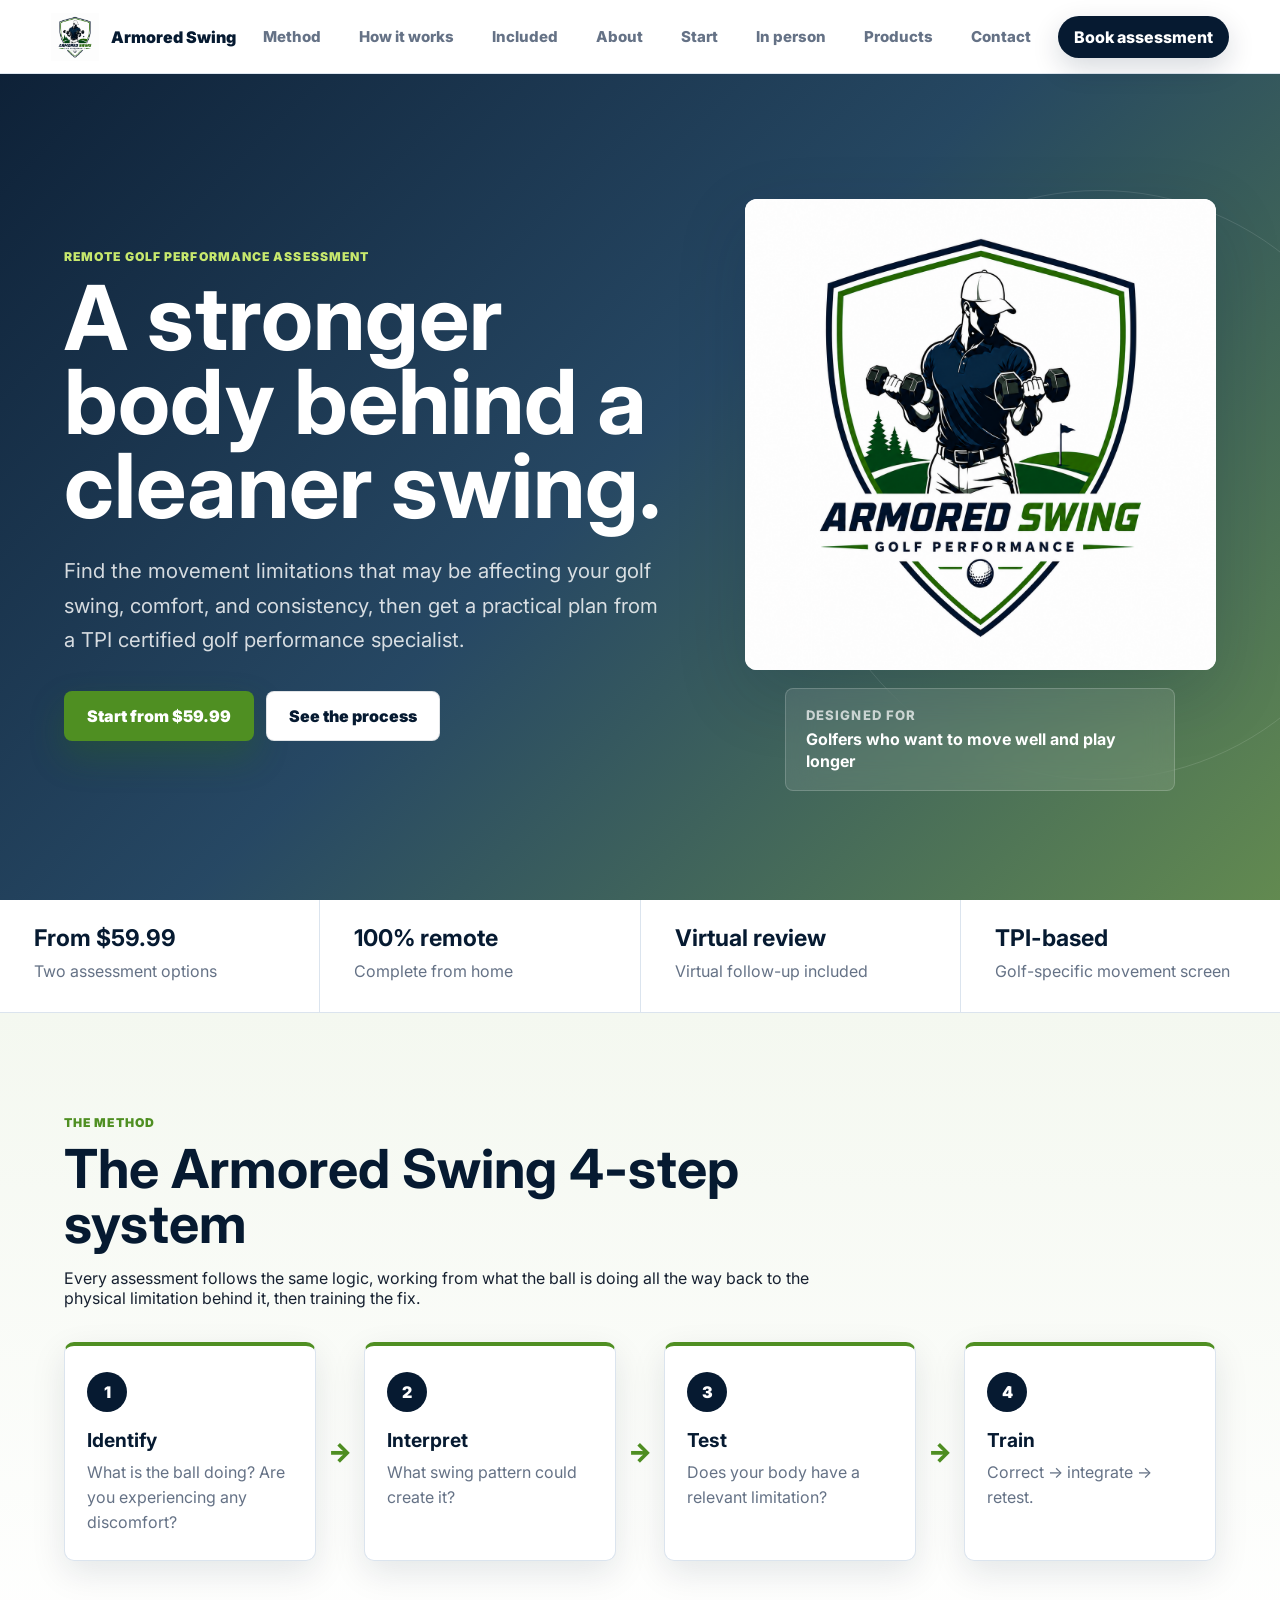
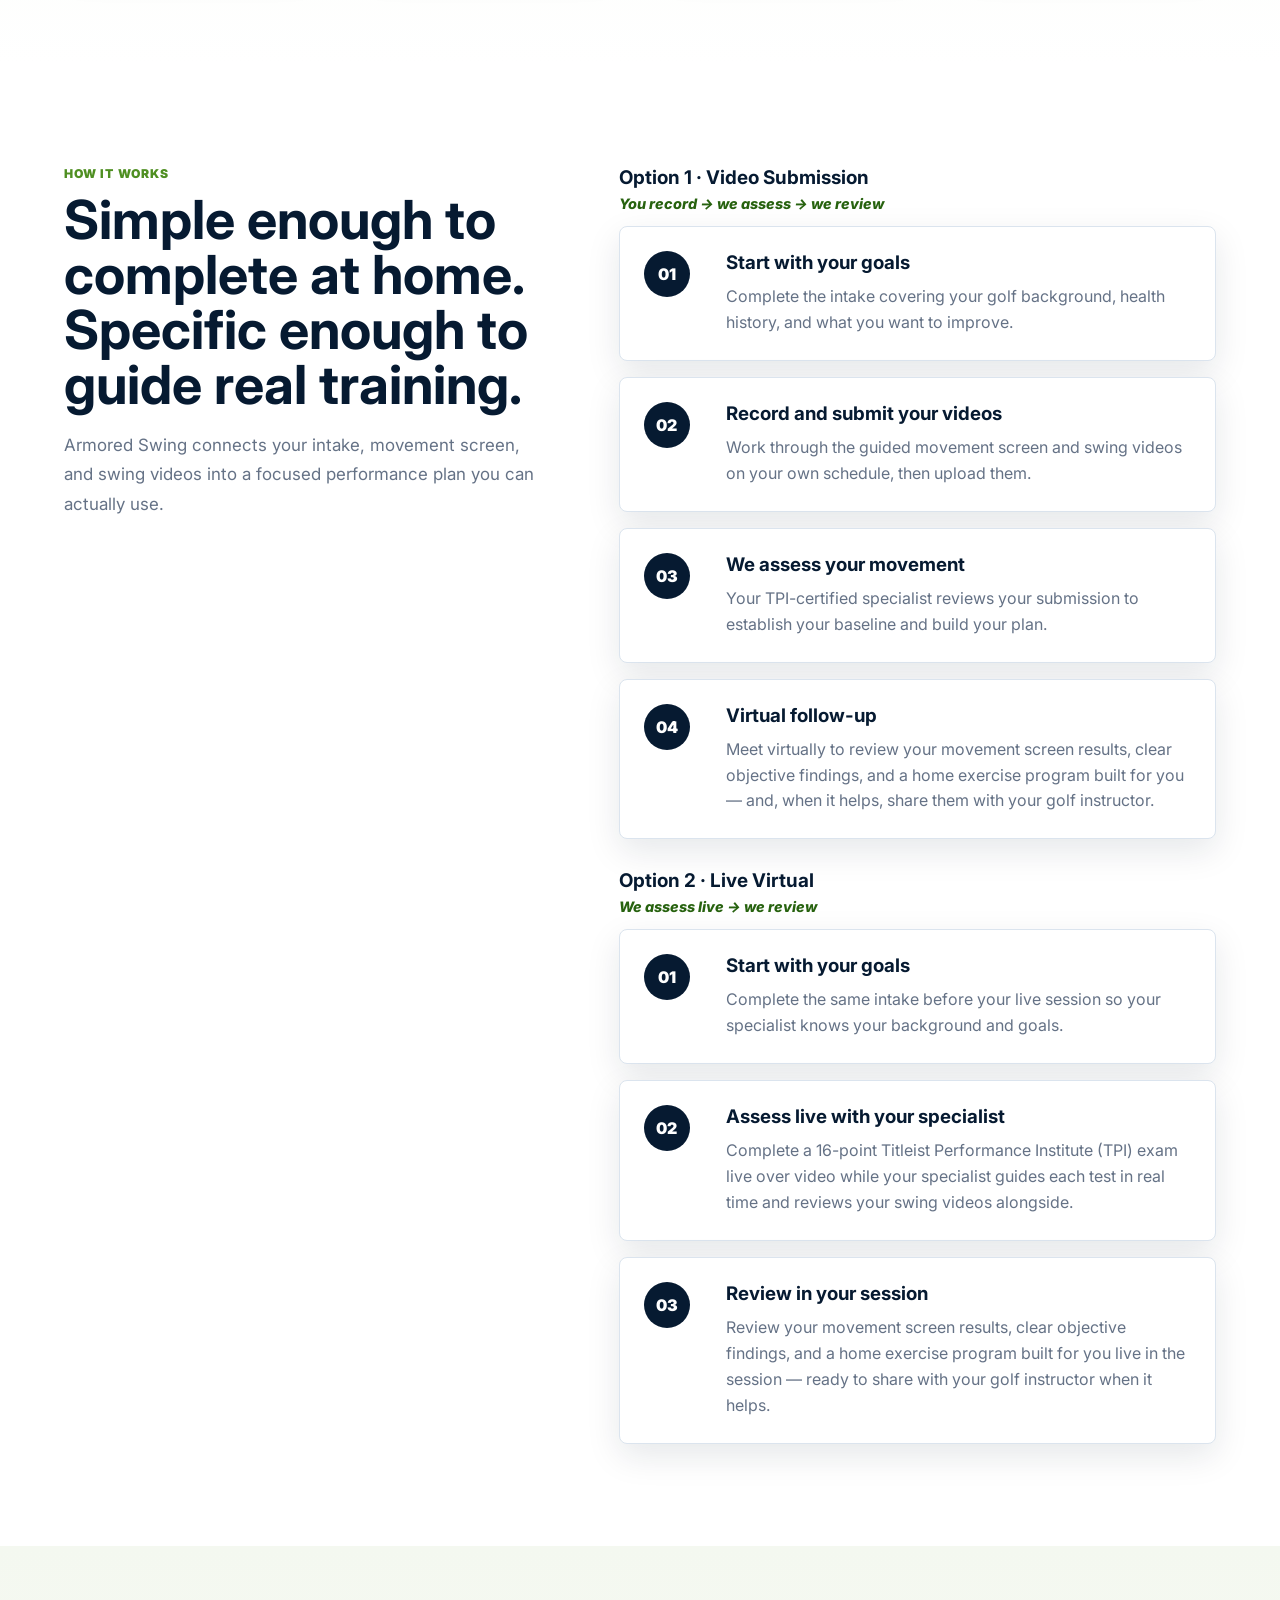
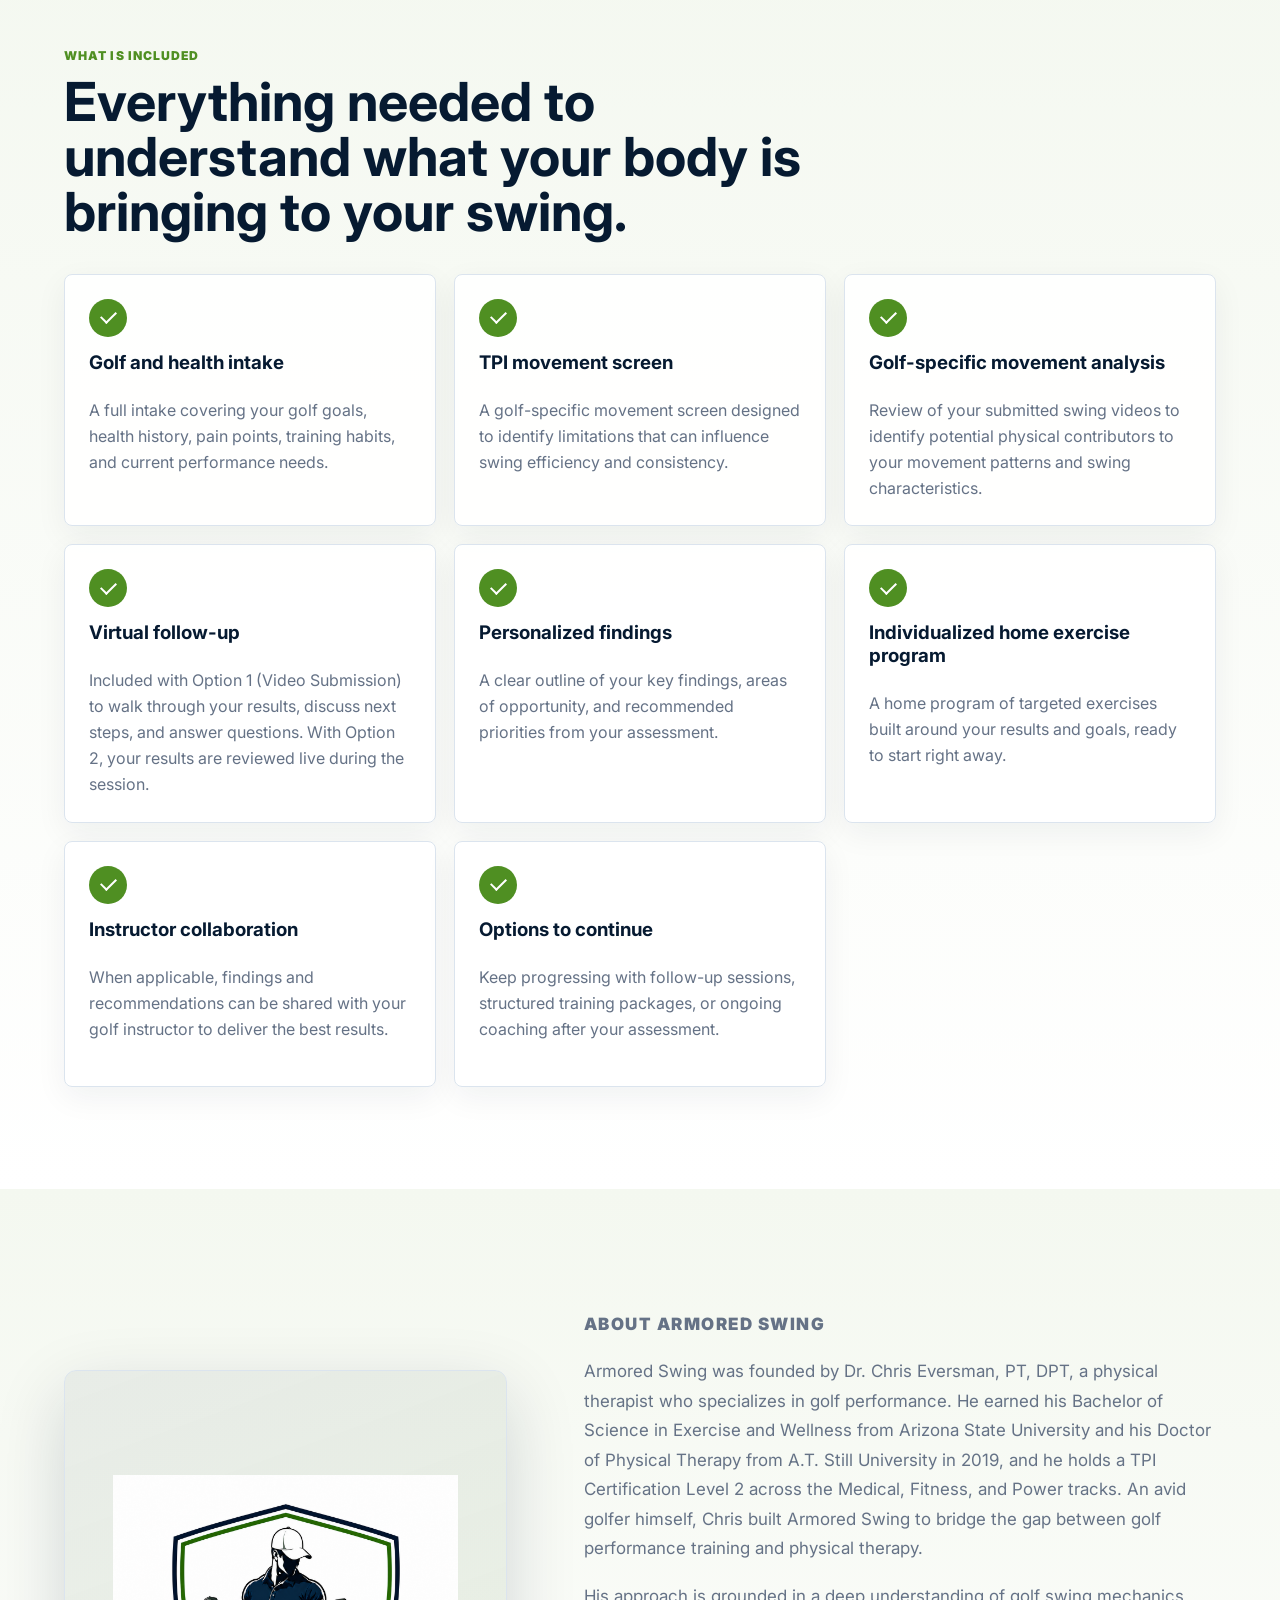
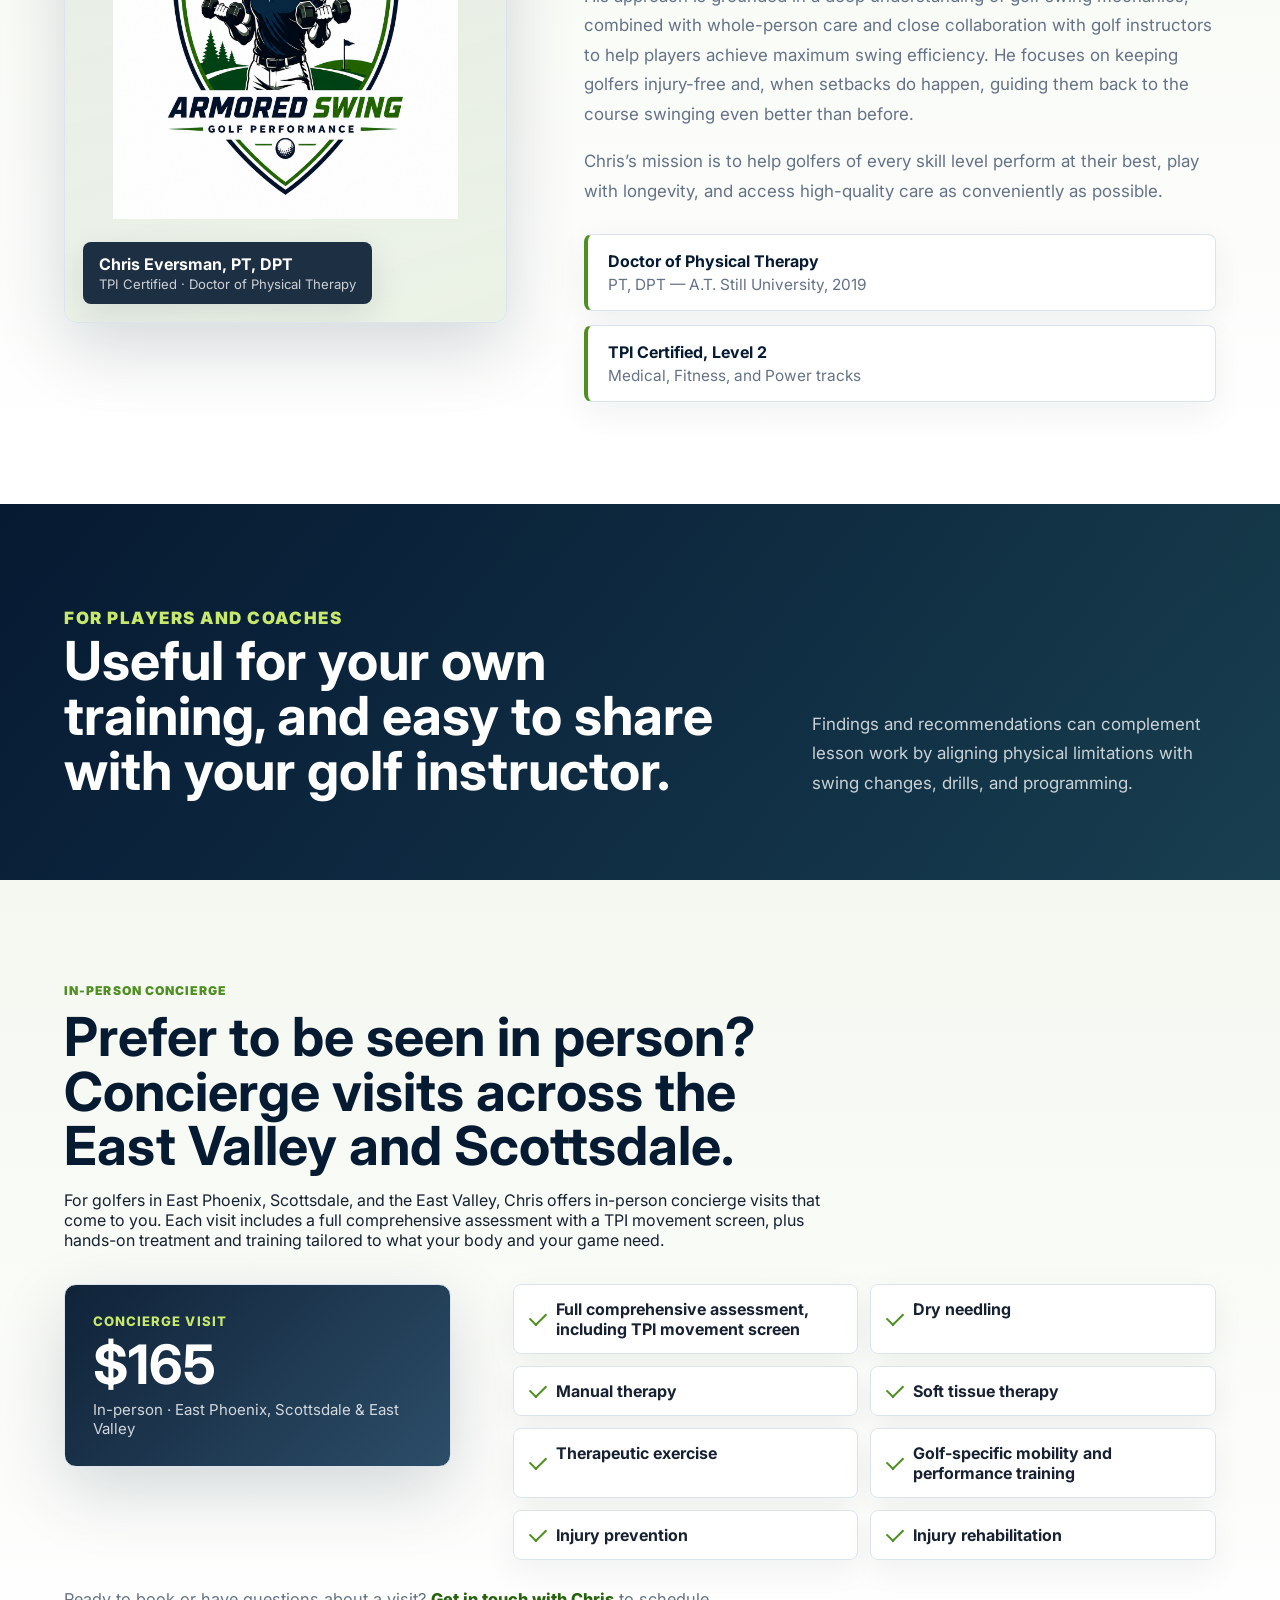
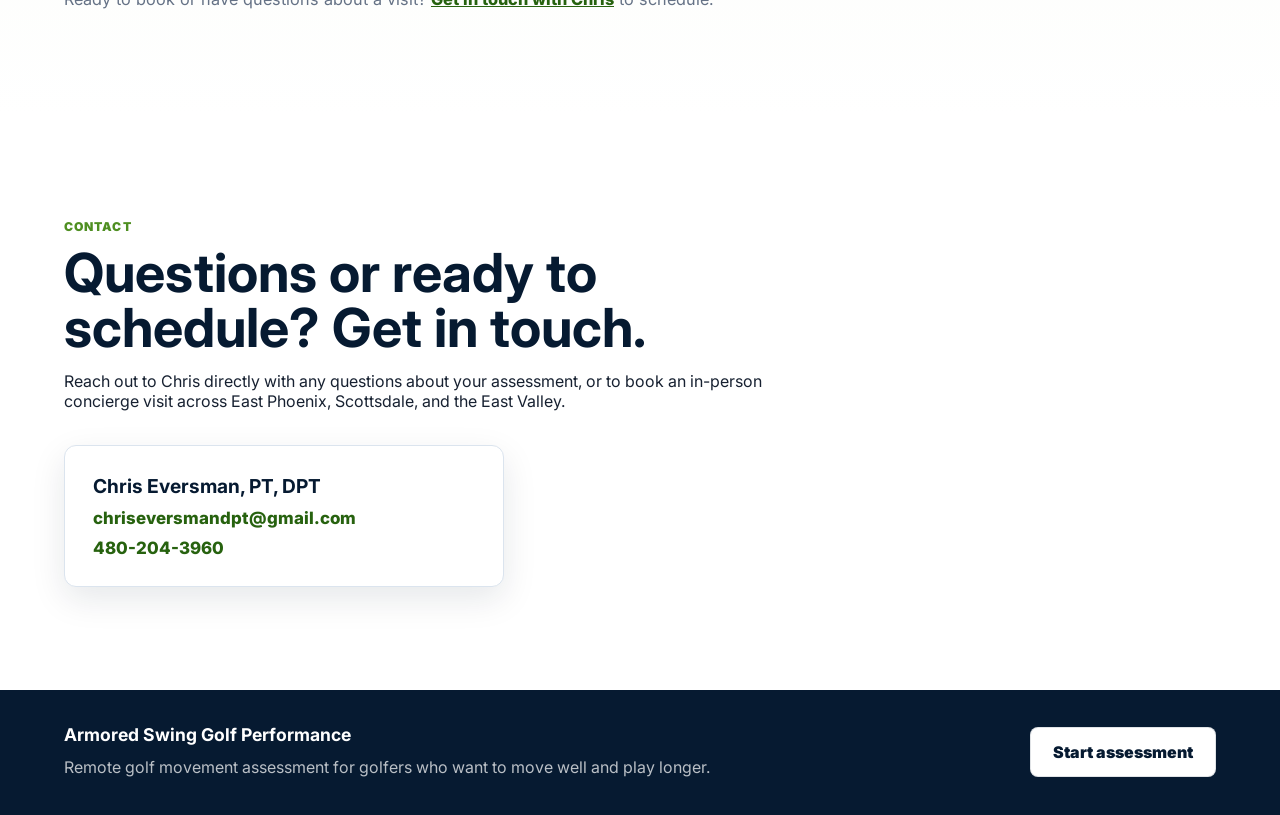
==== commit e2d9310a: "Split Start and Products into separate pages Moves the assessment options (Start) and the Amazon pro" ====
--- a/index.html
+++ b/index.html
@@ -21,12 +21,12 @@
         <a href="#how-it-works">How it works</a>
         <a href="#included">Included</a>
         <a href="#about">About</a>
-        <a href="#start">Start</a>
+        <a href="start.html">Start</a>
         <a href="#concierge">In person</a>
-        <a href="#products">Products</a>
+        <a href="products.html">Products</a>
         <a href="#contact">Contact</a>
       </nav>
-      <a class="nav-cta" href="#start">Book assessment</a>
+      <a class="nav-cta" href="start.html">Book assessment</a>
     </header>
 
     <main id="top">
@@ -38,7 +38,7 @@
             Find the movement limitations that may be affecting your golf swing, comfort, and consistency, then get a practical plan from a TPI certified golf performance specialist.
           </p>
           <div class="hero-actions" aria-label="Main actions">
-            <a class="button primary" href="#start">Start from $59.99</a>
+            <a class="button primary" href="start.html">Start from $59.99</a>
             <a class="button secondary" href="#how-it-works">See the process</a>
           </div>
         </div>
@@ -278,47 +278,6 @@
         </p>
       </section>
 
-      <section class="start-section" id="start" aria-labelledby="checkout-title">
-        <div class="start-copy">
-          <p class="eyebrow">Start your assessment</p>
-          <h2 id="checkout-title">Choose your assessment and check out.</h2>
-          <p>
-            Pick the option that fits how you want to be assessed. Your details and payment are handled on Stripe&rsquo;s secure checkout, and you&rsquo;ll continue to the intake form for your option right after.
-          </p>
-        </div>
-
-        <div class="checkout-options" aria-label="Assessment options">
-          <div class="plan-card">
-            <div class="plan-label">
-              <span>Option 1</span>
-              <strong class="plan-price">$59.99</strong>
-            </div>
-            <h3>Video Submission Assessment</h3>
-            <p class="plan-flow">You record &rarr; we assess &rarr; we review</p>
-            <p>Record and submit your movement screen and swing videos on your own schedule, with a virtual follow-up to review your results.</p>
-            <!-- Stripe Payment Link for Option 1 ($59.99).
-                 After-payment redirect is set in Stripe to:
-                 https://form.jotform.com/261661360263150 (Video Upload Intake and Assessment) -->
-            <a class="button primary full" href="https://buy.stripe.com/7sYeVc9u45CNenE0qQ28800" target="_blank" rel="noopener">Select &amp; check out &mdash; $59.99</a>
-          </div>
-          <div class="plan-card featured">
-            <div class="plan-label">
-              <span>Option 2</span>
-              <strong class="plan-price">$99.99</strong>
-            </div>
-            <h3>Live Virtual Assessment</h3>
-            <p class="plan-flow">We assess live &rarr; we review</p>
-            <p>Complete a 16-point Titleist Performance Institute exam live with your specialist, with your results reviewed right in the session.</p>
-            <!-- Stripe Payment Link for Option 2 ($99.99).
-                 After-payment redirect is set in Stripe to:
-                 https://form.jotform.com/262156289540057 (Live Virtual Assessment Intake) -->
-            <a class="button primary full" href="https://buy.stripe.com/bJe6oG7lWfdn3J01uU28801" target="_blank" rel="noopener">Select &amp; check out &mdash; $99.99</a>
-          </div>
-        </div>
-
-        <p class="secure-note">Payments are processed securely by Stripe. After checkout, you&rsquo;ll be taken to the intake form for the option you chose.</p>
-      </section>
-
       <section class="concierge-section band" id="concierge" aria-labelledby="concierge-title">
         <div class="section-heading">
           <p class="eyebrow">In-person concierge</p>
@@ -353,79 +312,6 @@
         </p>
       </section>
 
-      <section class="products-section band" id="products" aria-labelledby="products-title">
-        <div class="section-heading">
-          <p class="eyebrow">Products</p>
-          <h2 id="products-title">Recommended products</h2>
-          <p>
-            A curated list of tools and equipment that pair well with your assessment and home program. Purchases are made securely on Amazon.
-          </p>
-        </div>
-
-        <!-- To add a product: copy one <article> block, update the name, blurb,
-             and the href (keep ?tag=armoredswing-20 on the end so sales are credited). -->
-        <div class="products-grid">
-          <article class="product-card">
-            <h3>Vasyli Full-Length Orthotic</h3>
-            <p>Biomechanical full-length orthotic that supports the arch and helps control overpronation for a more stable base. Select your size:</p>
-            <div class="product-sizes">
-              <a href="https://www.amazon.com/dp/B08L43RL4J?tag=armoredswing-20" target="_blank" rel="noopener sponsored">X-Small</a>
-              <a href="https://www.amazon.com/dp/B08L449Y6L?tag=armoredswing-20" target="_blank" rel="noopener sponsored">Small</a>
-              <a href="https://www.amazon.com/dp/B08L44YKHN?tag=armoredswing-20" target="_blank" rel="noopener sponsored">Medium</a>
-              <a href="https://www.amazon.com/dp/B08L45PJ3N?tag=armoredswing-20" target="_blank" rel="noopener sponsored">Large</a>
-              <a href="https://www.amazon.com/dp/B08L43F9LD?tag=armoredswing-20" target="_blank" rel="noopener sponsored">X-Large</a>
-            </div>
-          </article>
-          <article class="product-card">
-            <h3>Fit Simplify Resistance Loop Bands</h3>
-            <p>Set of resistance loop bands for warm-ups, activation drills, and the mobility and strength work in your home program.</p>
-            <a class="button secondary" href="https://www.amazon.com/dp/B01AVDVHTI?tag=armoredswing-20" target="_blank" rel="noopener sponsored">View on Amazon</a>
-          </article>
-          <article class="product-card">
-            <h3>WIKDAY Resistance Power Bands</h3>
-            <p>Looped power bands for mobility, stretching, and progressive strength work &mdash; useful for assisted movements and higher-resistance training.</p>
-            <a class="button secondary" href="https://www.amazon.com/dp/B08C7K77PS?tag=armoredswing-20" target="_blank" rel="noopener sponsored">View on Amazon</a>
-          </article>
-          <article class="product-card">
-            <h3>Kinesiology Tape (K-Tape)</h3>
-            <p>Elastic kinesiology tape for light support and recovery around muscles and joints during training and play.</p>
-            <a class="button secondary" href="https://www.amazon.com/dp/B082VLDCJW?tag=armoredswing-20" target="_blank" rel="noopener sponsored">View on Amazon</a>
-          </article>
-          <article class="product-card">
-            <h3>IASTM Stainless Steel Scraper Tool</h3>
-            <p>Instrument-assisted soft tissue mobilization (IASTM) tool for at-home soft tissue work, recovery, and myofascial release.</p>
-            <a class="button secondary" href="https://www.amazon.com/dp/B0H5KL87S5?tag=armoredswing-20" target="_blank" rel="noopener sponsored">View on Amazon</a>
-          </article>
-          <article class="product-card">
-            <h3>High-Density Foam Roller</h3>
-            <p>Firm foam roller for myofascial release, mobility work, and recovery between rounds and training sessions. Select your length:</p>
-            <div class="product-sizes">
-              <a href="https://www.amazon.com/dp/B00XM2MXK8?tag=armoredswing-20" target="_blank" rel="noopener sponsored">18-inch</a>
-              <a href="https://www.amazon.com/dp/B00DL7BH2O?tag=armoredswing-20" target="_blank" rel="noopener sponsored">36-inch</a>
-            </div>
-          </article>
-          <article class="product-card">
-            <h3>CanDo TheraPutty Exercise Putty</h3>
-            <p>Hand therapy putty for grip, wrist, and forearm strengthening and recovery. Choose your resistance level on Amazon.</p>
-            <a class="button secondary" href="https://www.amazon.com/dp/B001RQ5JPM?tag=armoredswing-20" target="_blank" rel="noopener sponsored">View on Amazon</a>
-          </article>
-          <article class="product-card">
-            <h3>CanDo Deluxe Exercise Stability Ball</h3>
-            <p>Inflatable stability ball for core, balance, and mobility work. Choose your size on Amazon.</p>
-            <a class="button secondary" href="https://www.amazon.com/dp/B002WKBYCO?tag=armoredswing-20" target="_blank" rel="noopener sponsored">View on Amazon</a>
-          </article>
-          <article class="product-card">
-            <h3>TheraBand Resistance Band</h3>
-            <p>Professional non-latex resistance band for progressive strengthening, rehab, and mobility. Choose your resistance level on Amazon.</p>
-            <a class="button secondary" href="https://www.amazon.com/dp/B003YR7G8K?tag=armoredswing-20" target="_blank" rel="noopener sponsored">View on Amazon</a>
-          </article>
-        </div>
-
-        <p class="products-disclosure">
-          As an Amazon Associate, Armored Swing earns from qualifying purchases. This does not affect the price you pay.
-        </p>
-      </section>
-
       <section class="contact-section" id="contact" aria-labelledby="contact-title">
         <div class="section-heading">
           <p class="eyebrow">Contact</p>
@@ -448,7 +334,7 @@
         <strong>Armored Swing Golf Performance</strong>
         <p>Remote golf movement assessment for golfers who want to move well and play longer.</p>
       </div>
-      <a class="button secondary" href="#start">Start assessment</a>
+      <a class="button secondary" href="start.html">Start assessment</a>
     </footer>
 
     <script src="script.js"></script>
--- a/styles.css
+++ b/styles.css
@@ -791,6 +791,10 @@
   line-height: 1.6;
 }
 
+.products-back {
+  margin: 28px 0 0;
+}
+
 .contact-section {
   padding: clamp(58px, 8vw, 108px) clamp(18px, 5vw, 72px);
 }
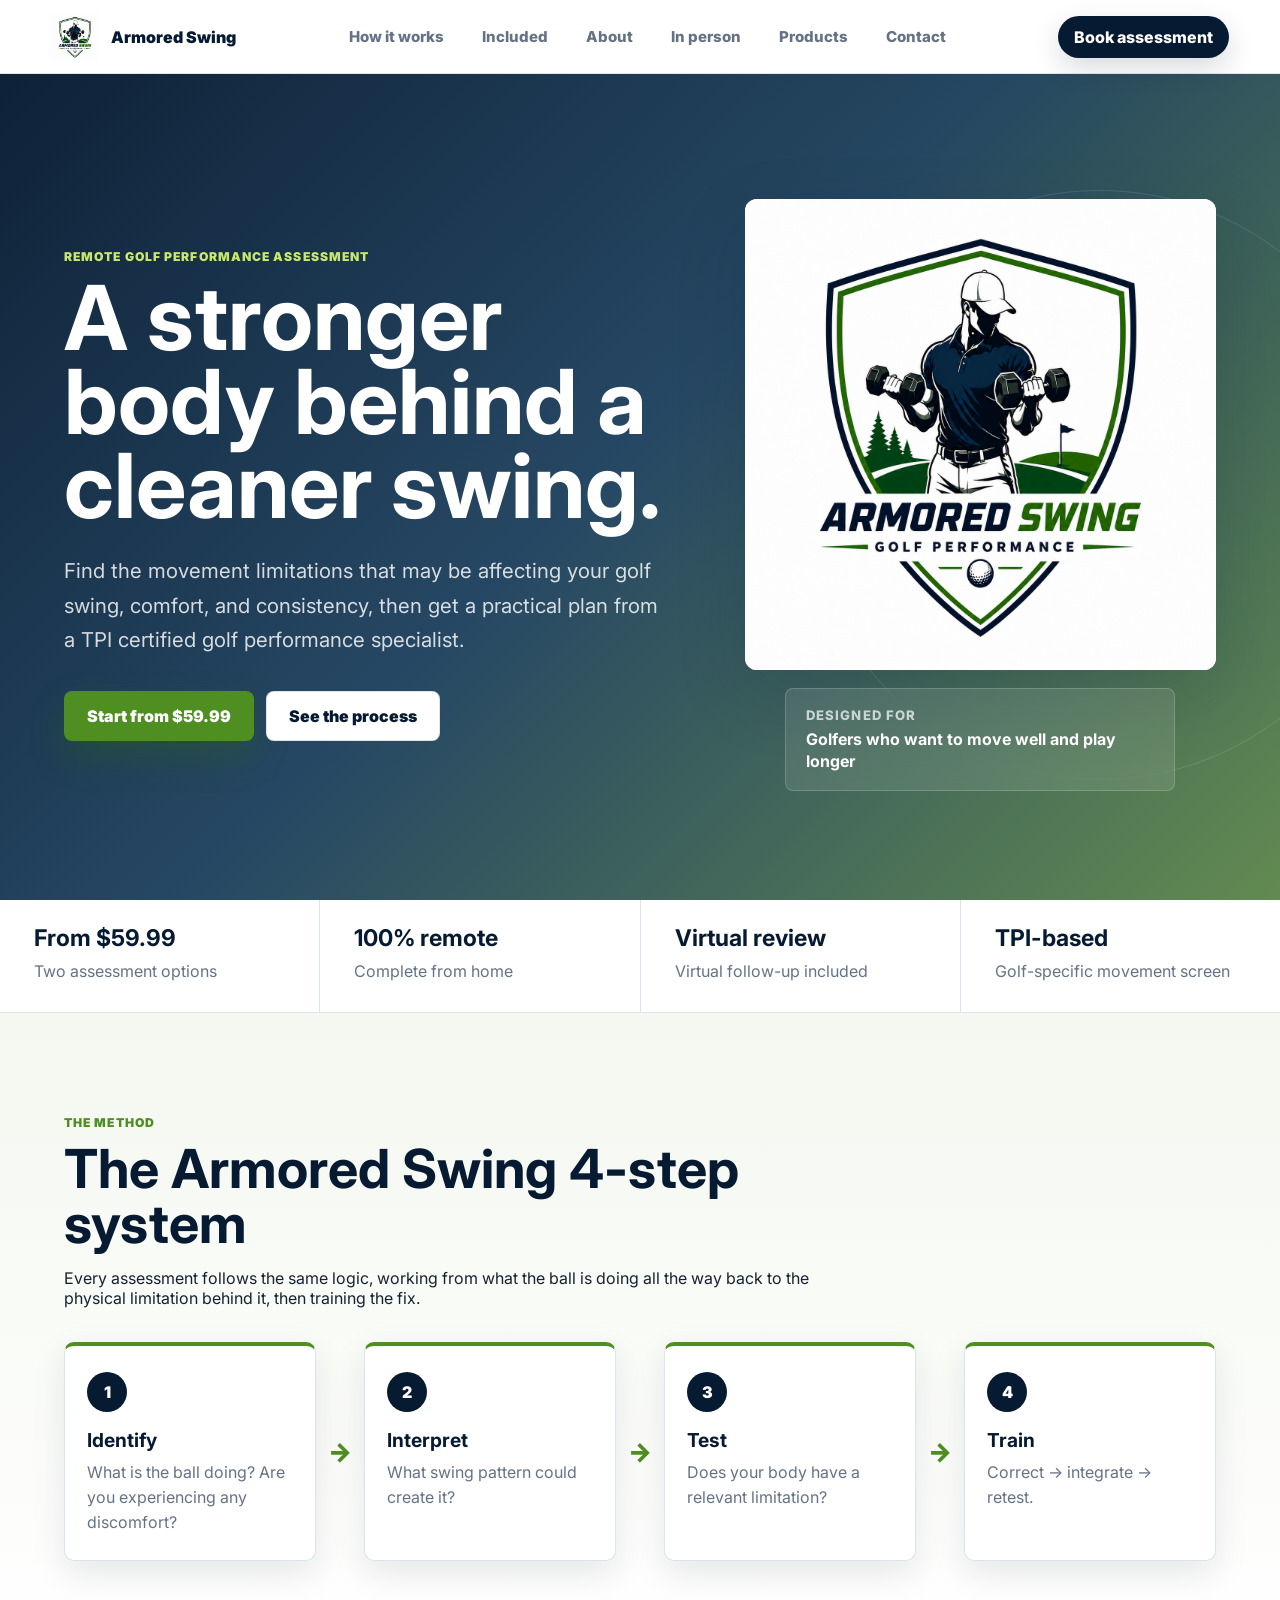
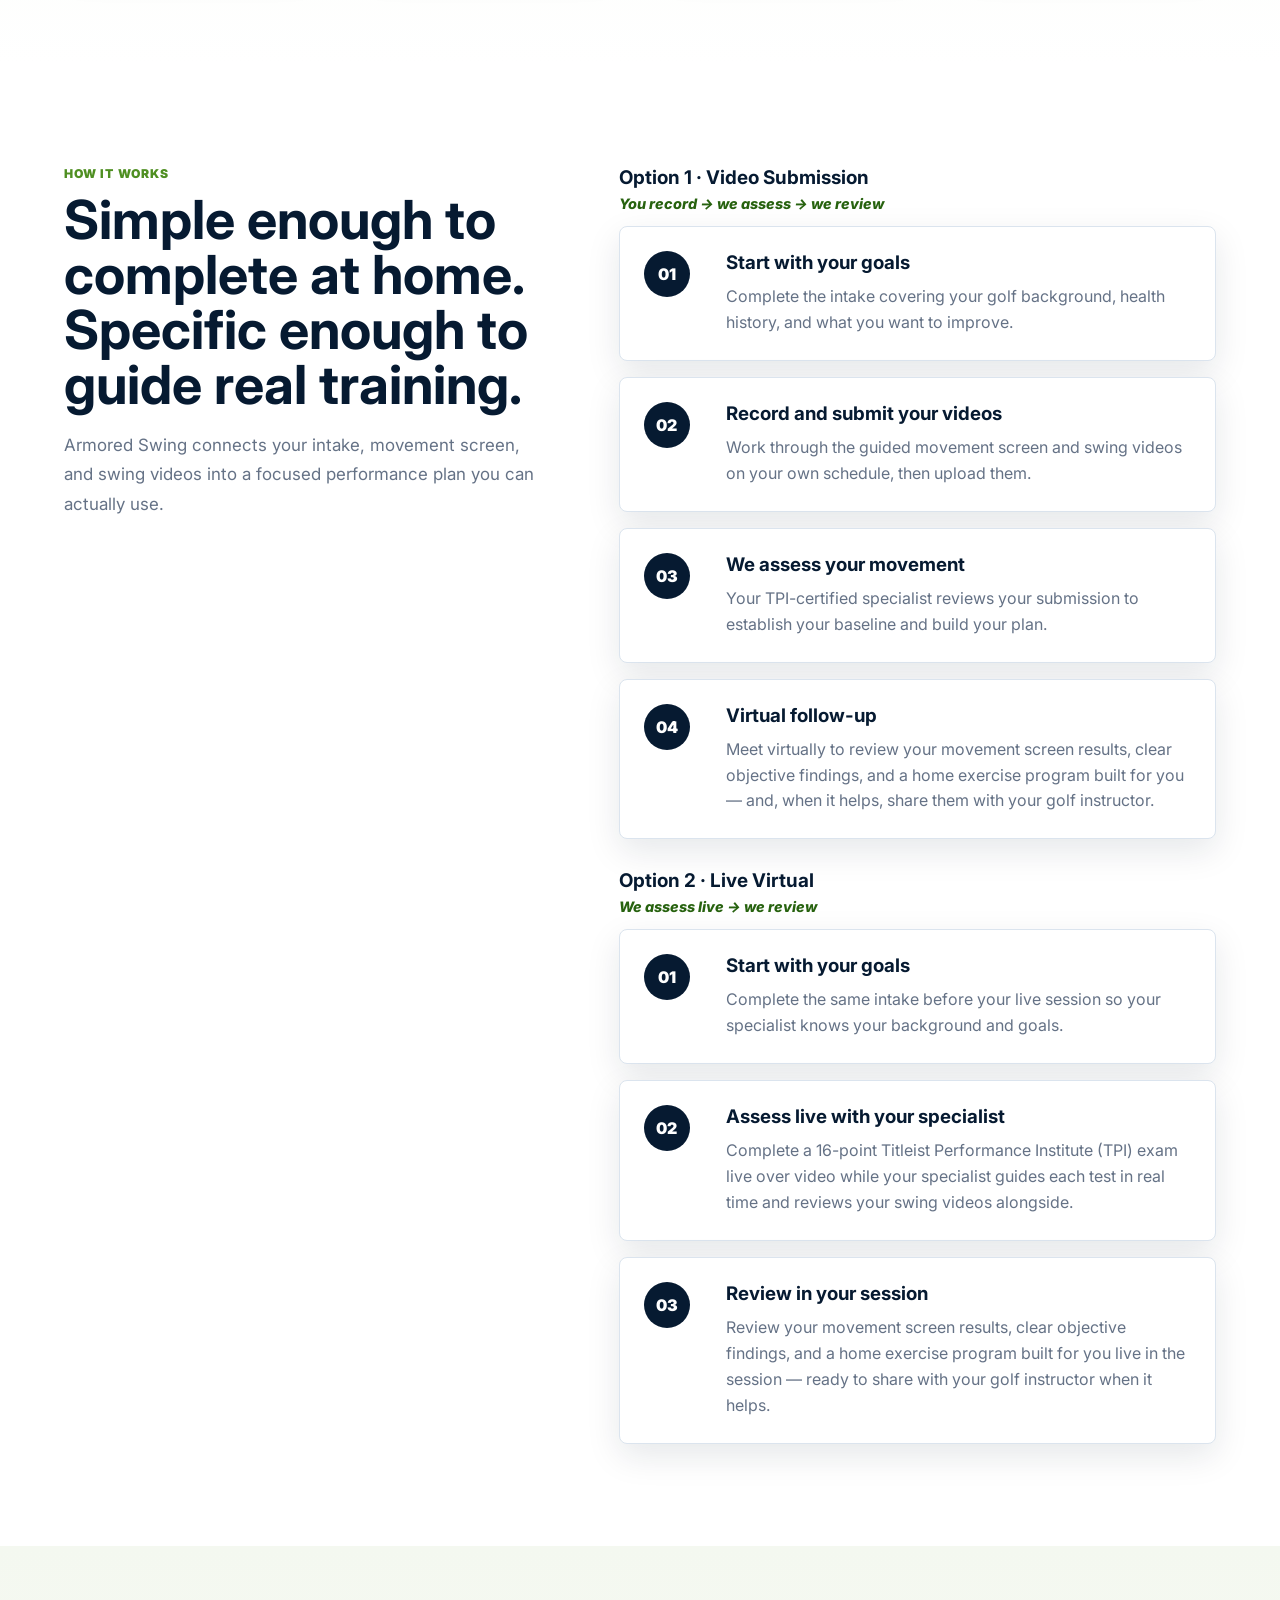
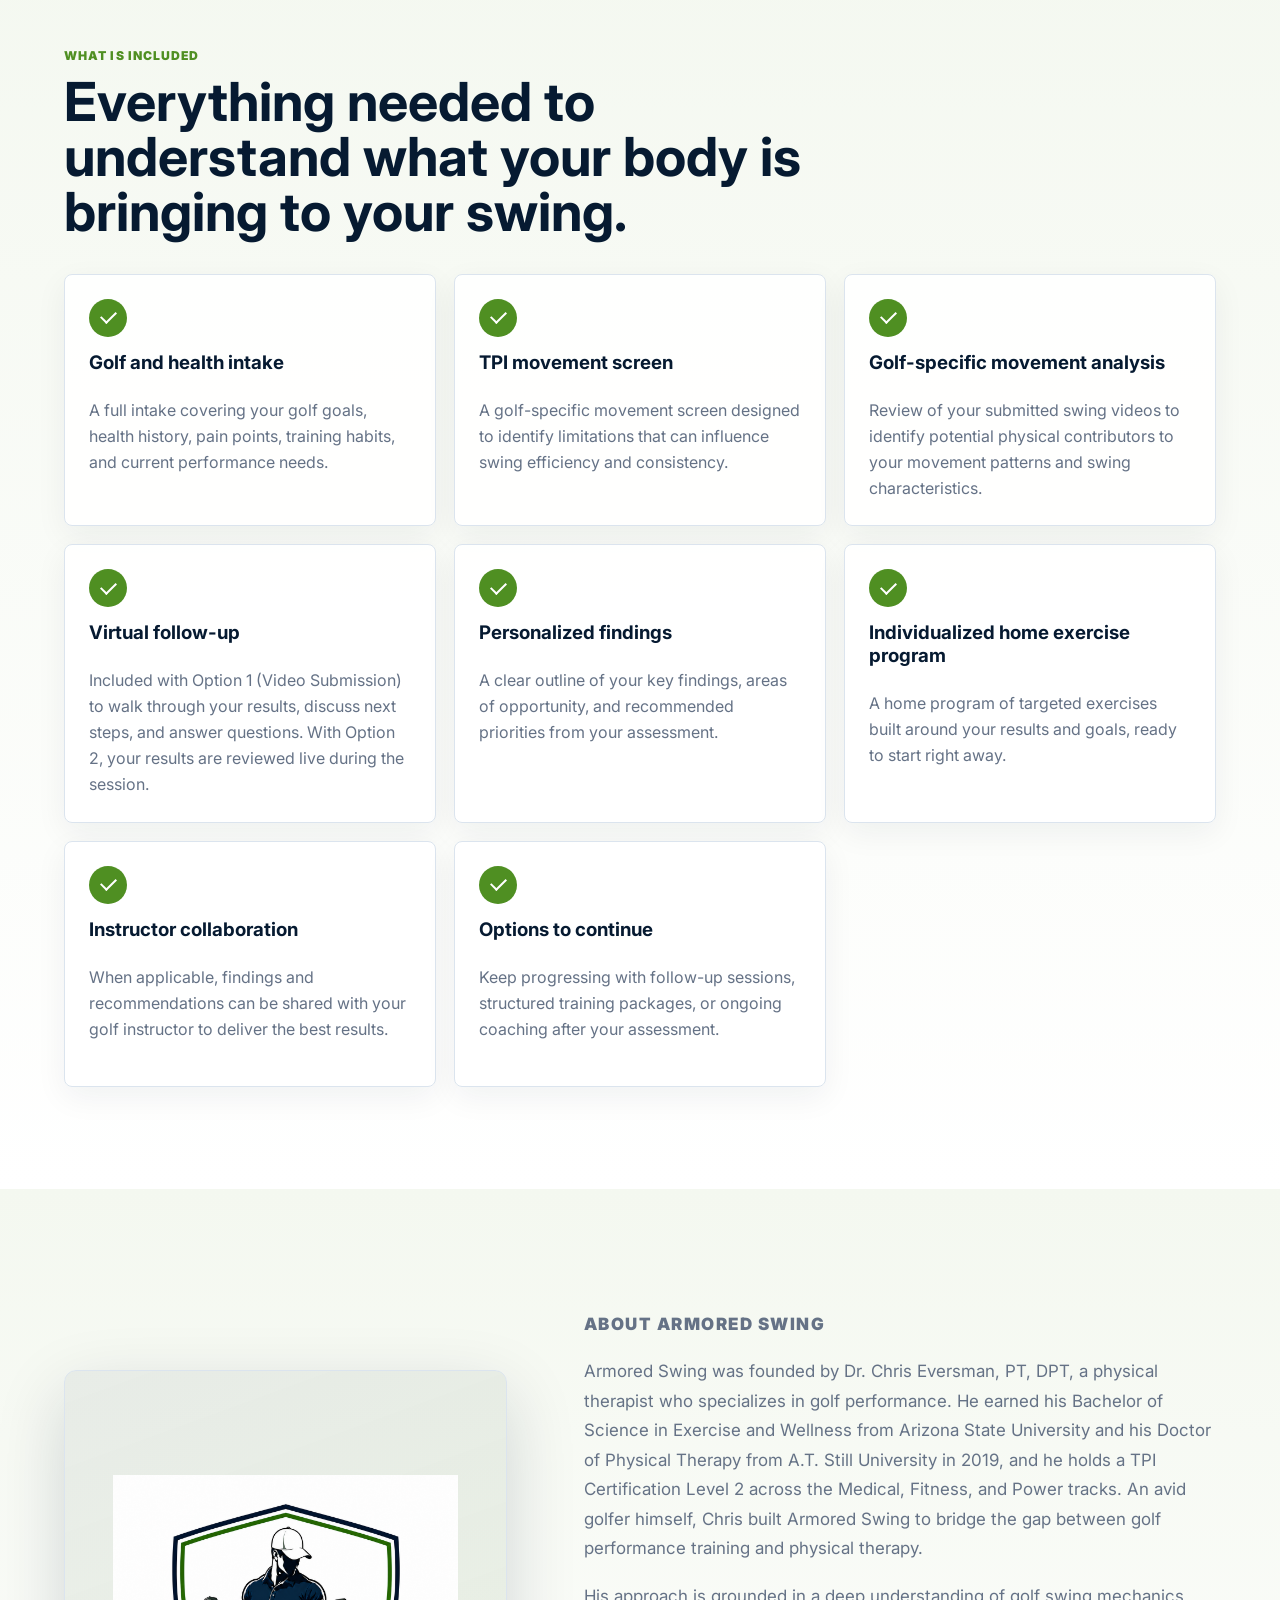
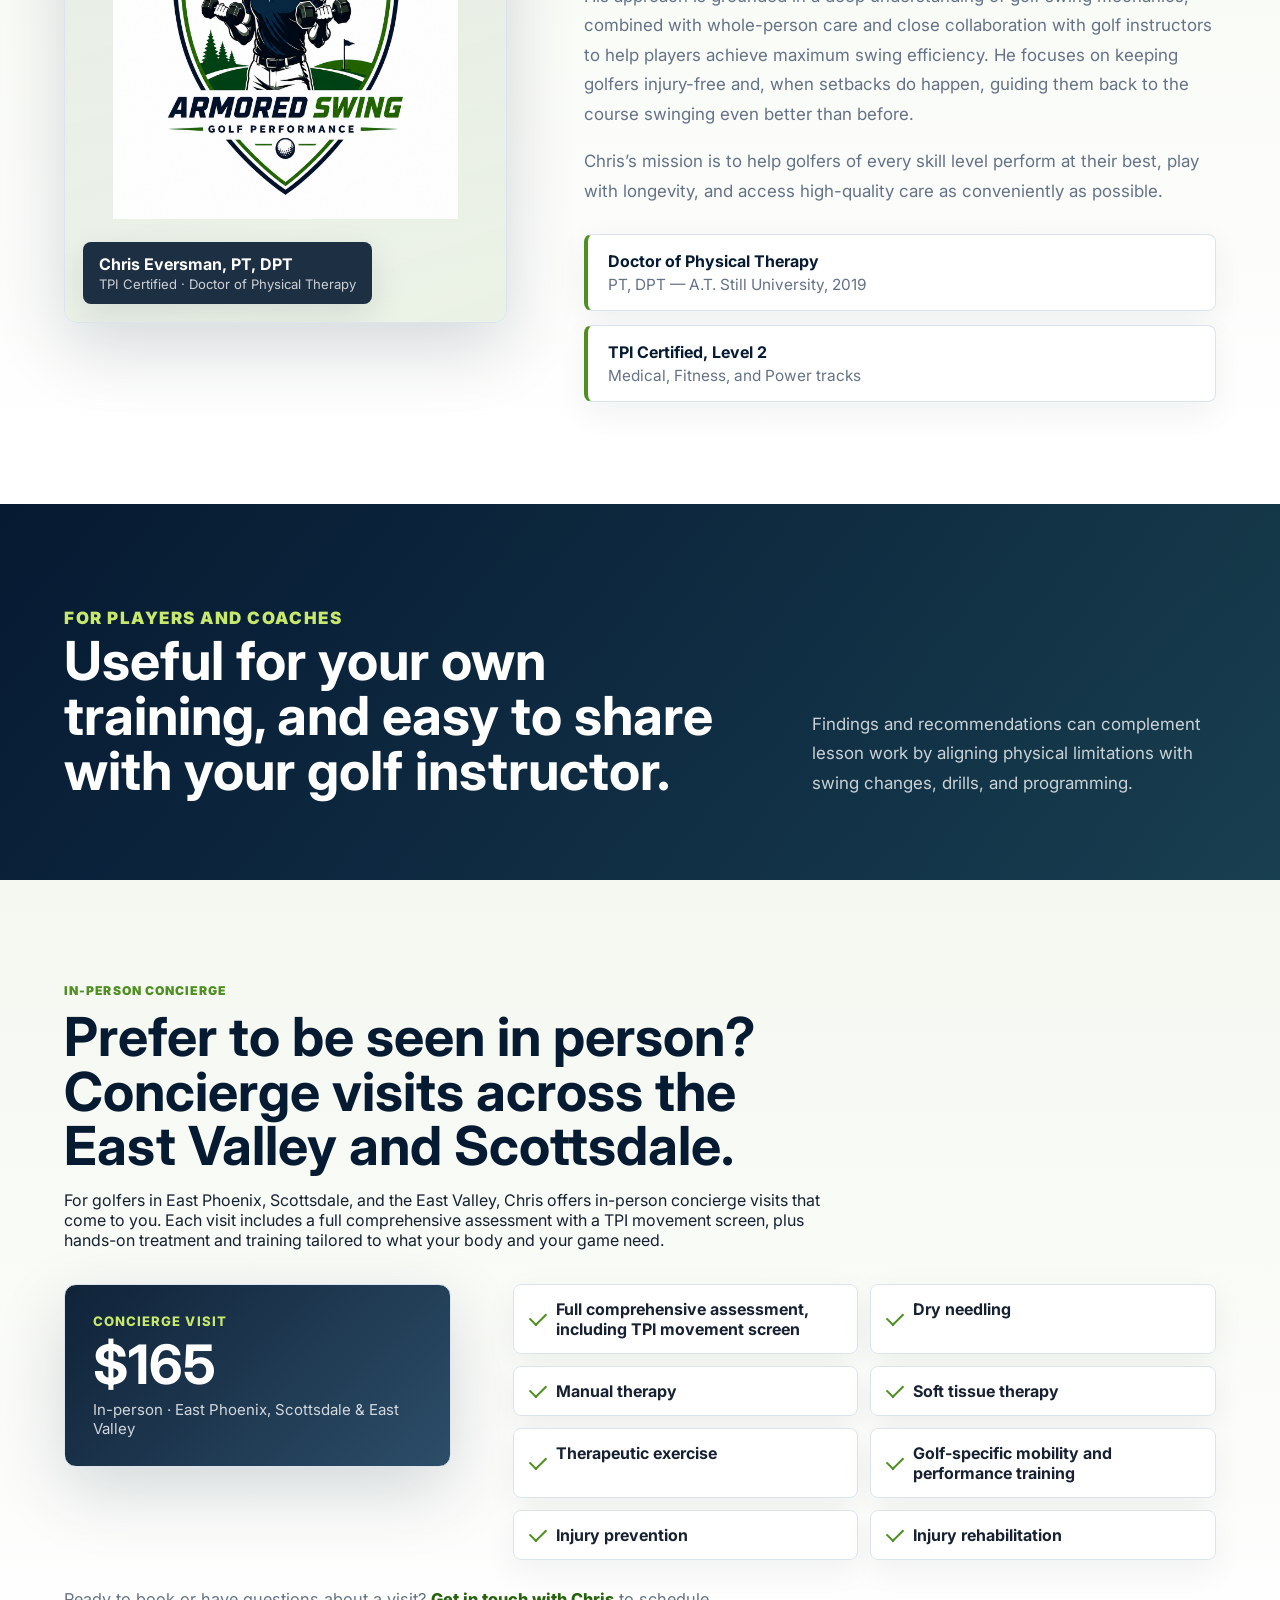
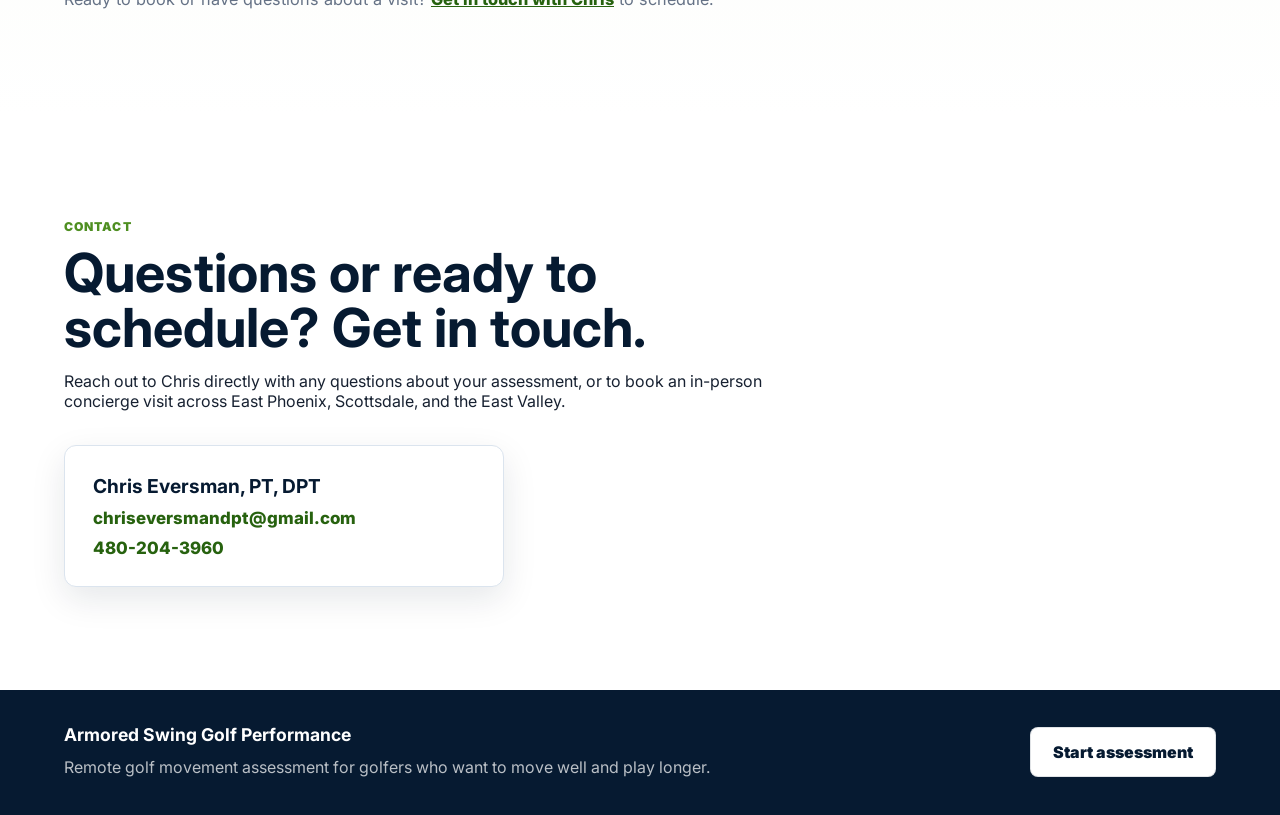
==== commit 1d77841e: "Tidy nav: drop Method and Start tabs, keep Book assessment CTA Removes the Method and Start tabs fro" ====
--- a/index.html
+++ b/index.html
@@ -17,11 +17,9 @@
         <span>Armored Swing</span>
       </a>
       <nav class="nav-links" aria-label="Primary navigation">
-        <a href="#system">Method</a>
         <a href="#how-it-works">How it works</a>
         <a href="#included">Included</a>
         <a href="#about">About</a>
-        <a href="start.html">Start</a>
         <a href="#concierge">In person</a>
         <a href="products.html">Products</a>
         <a href="#contact">Contact</a>
--- a/styles.css
+++ b/styles.css
@@ -90,6 +90,7 @@
 .nav-links a,
 .nav-cta {
   text-decoration: none;
+  white-space: nowrap;
 }
 
 .nav-links a:hover,
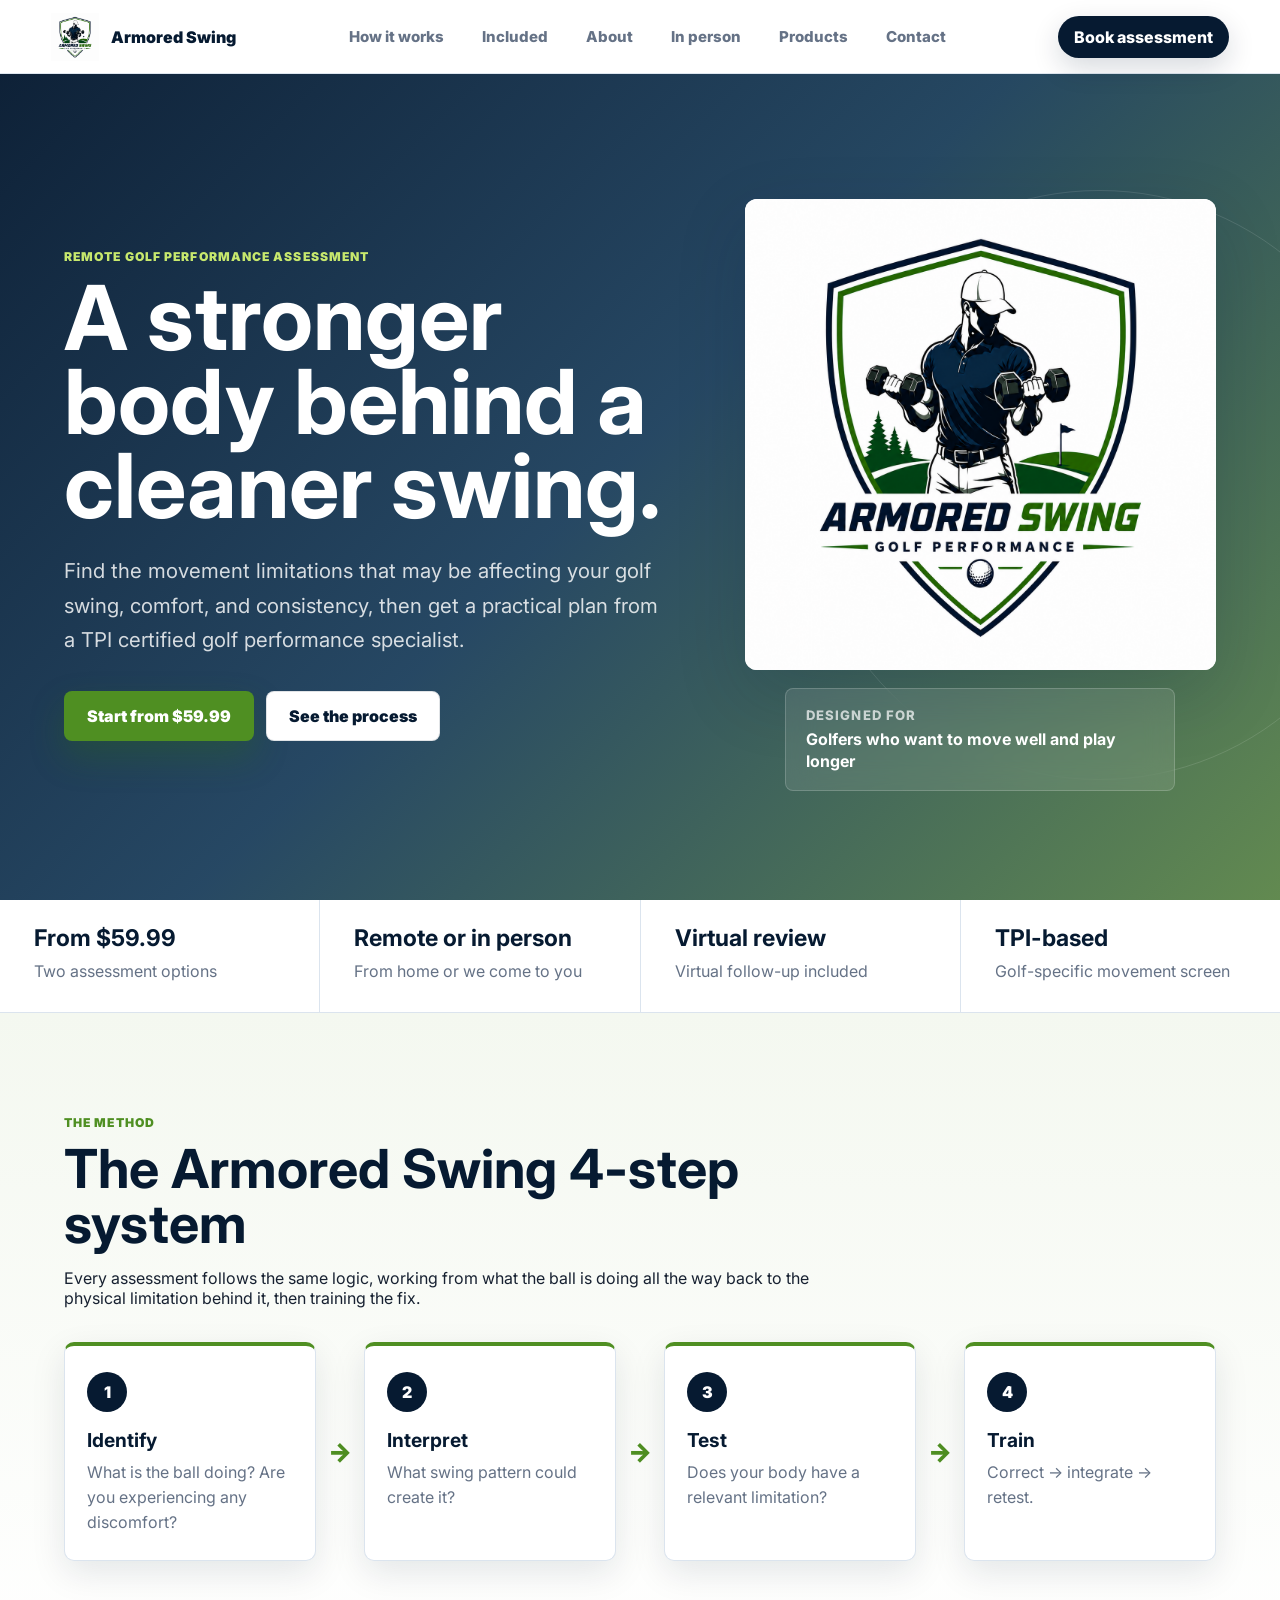
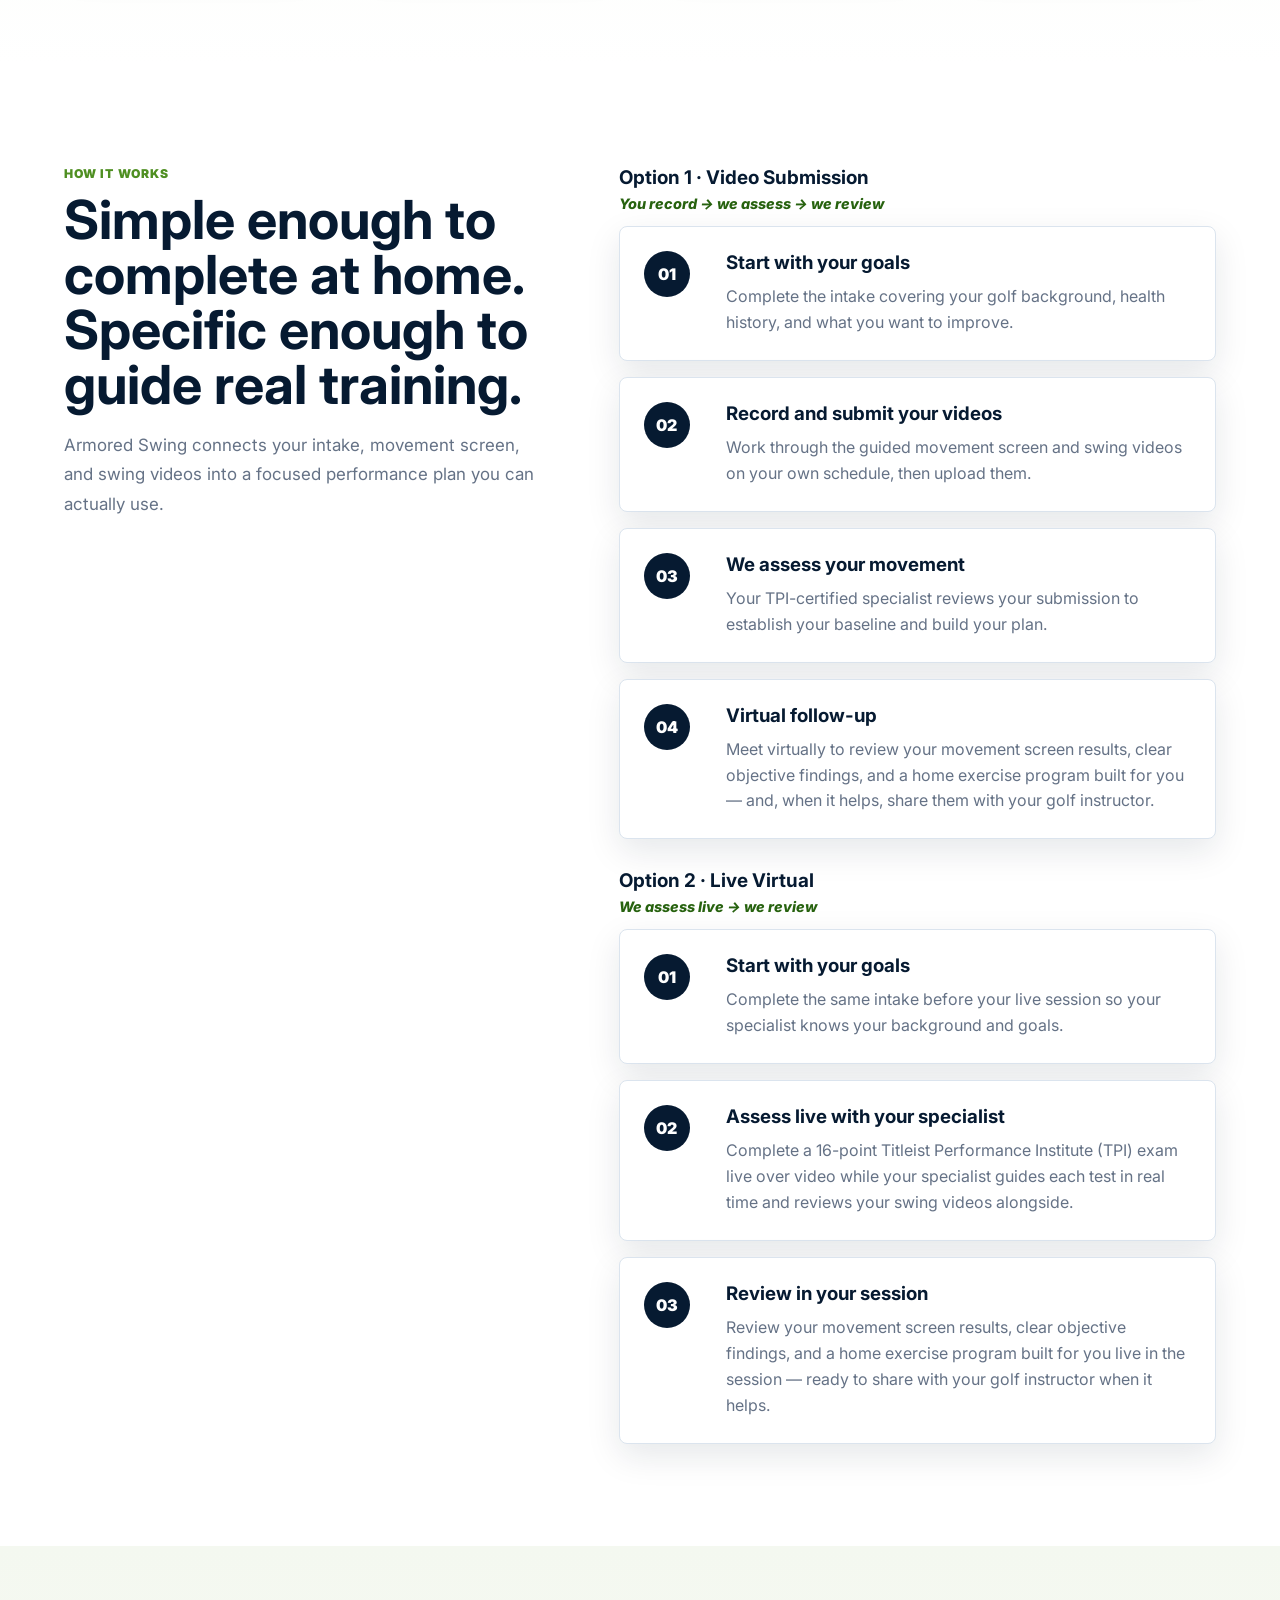
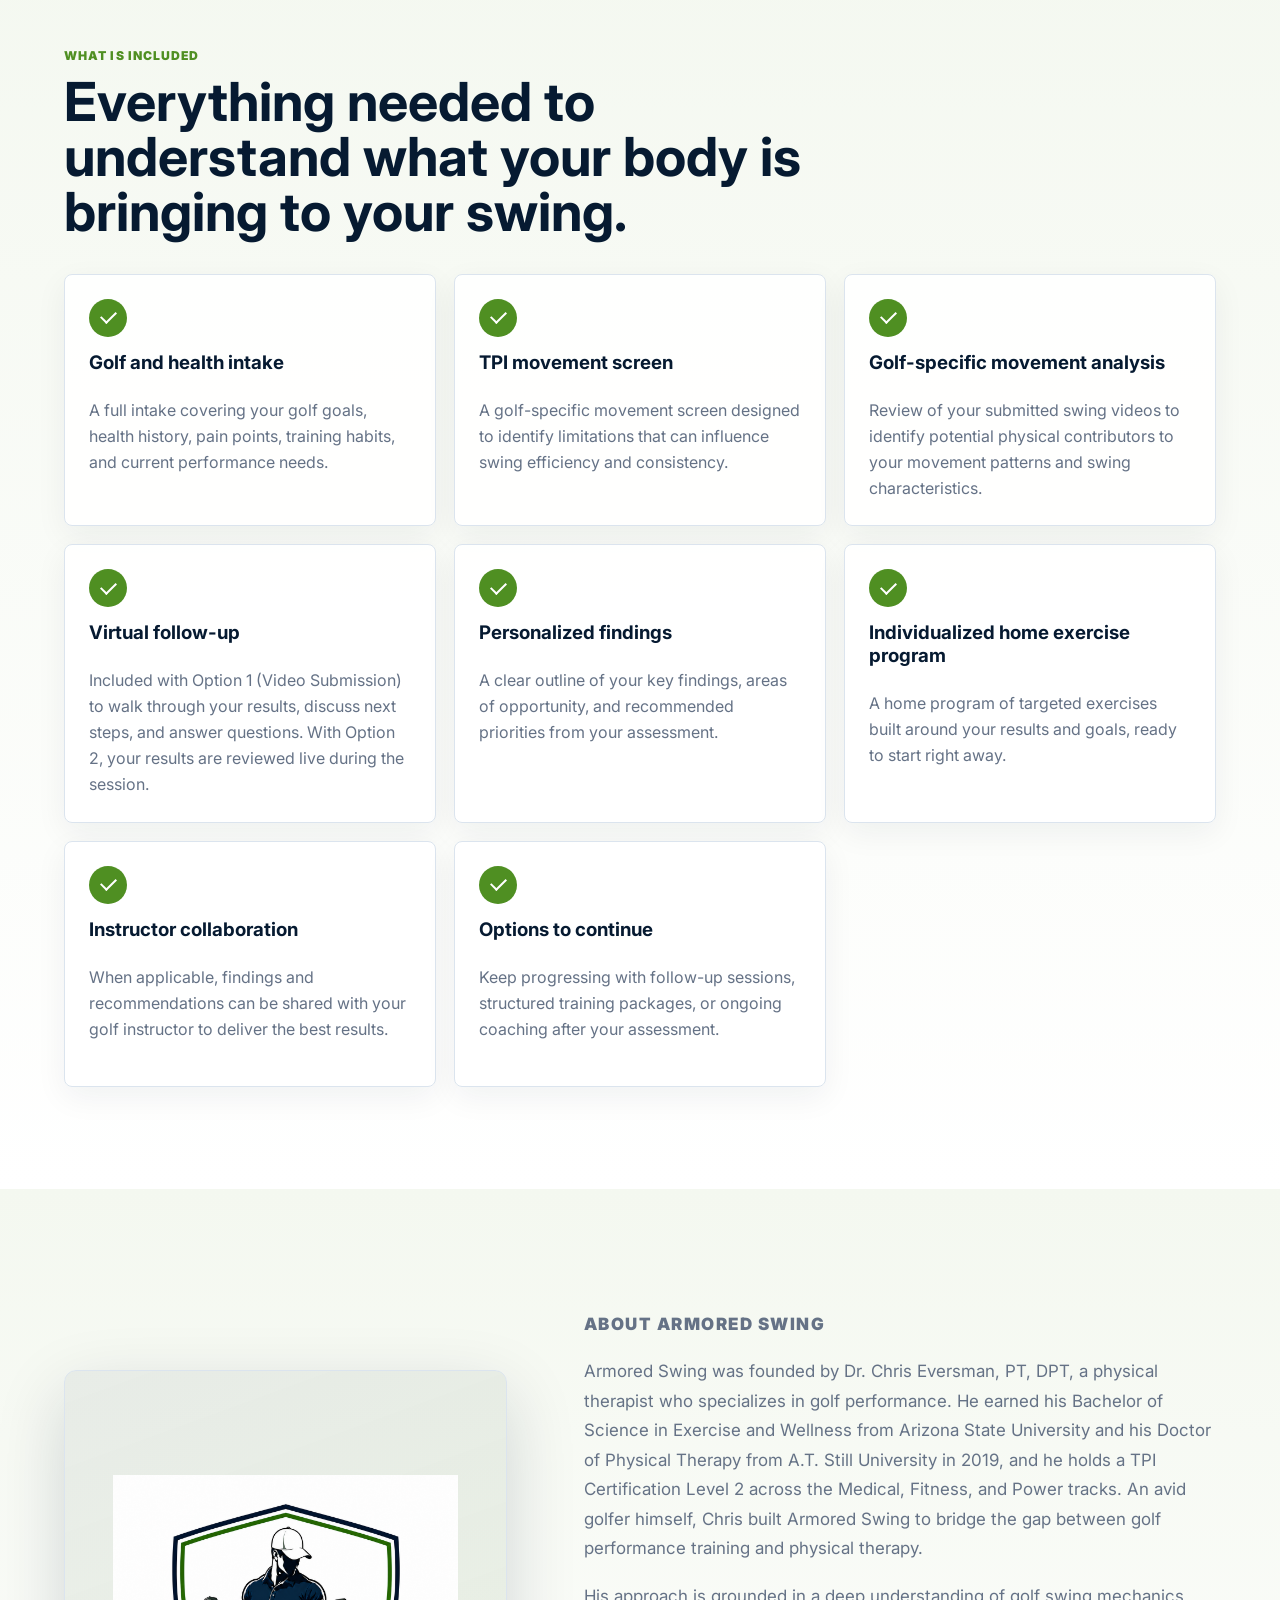
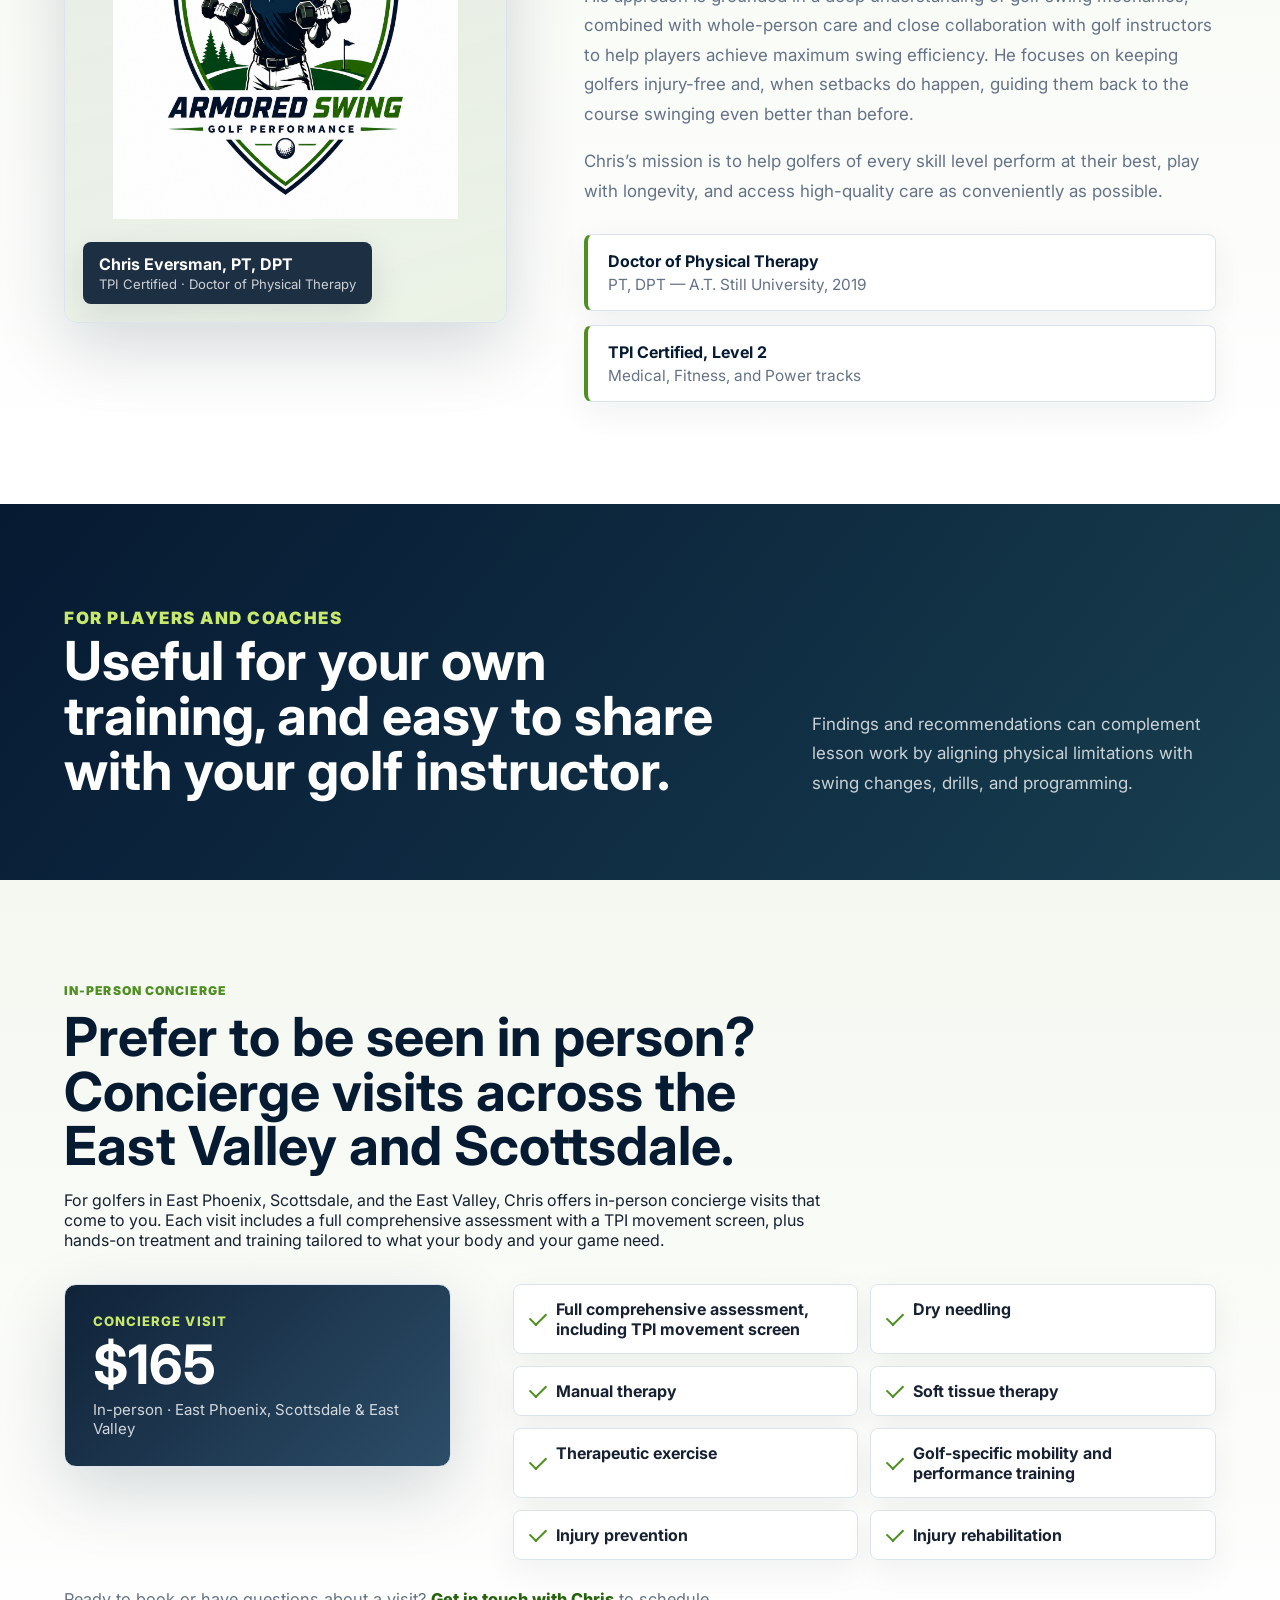
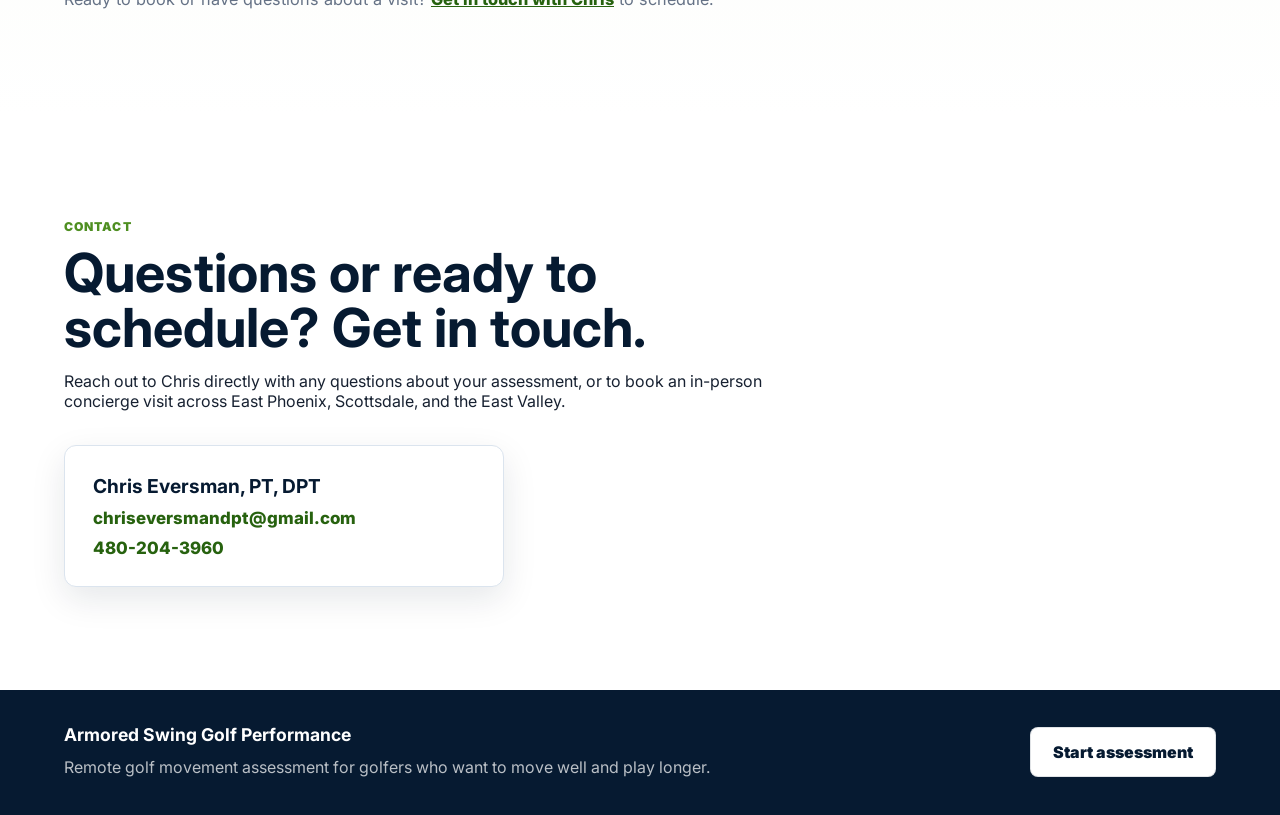
==== commit 3a1419f8: "Update highlight to Remote or in person Changes the '100% remote' highlight in the proof strip to 'R" ====
--- a/index.html
+++ b/index.html
@@ -56,8 +56,8 @@
           <span>Two assessment options</span>
         </div>
         <div>
-          <strong>100% remote</strong>
-          <span>Complete from home</span>
+          <strong>Remote or in person</strong>
+          <span>From home or we come to you</span>
         </div>
         <div>
           <strong>Virtual review</strong>
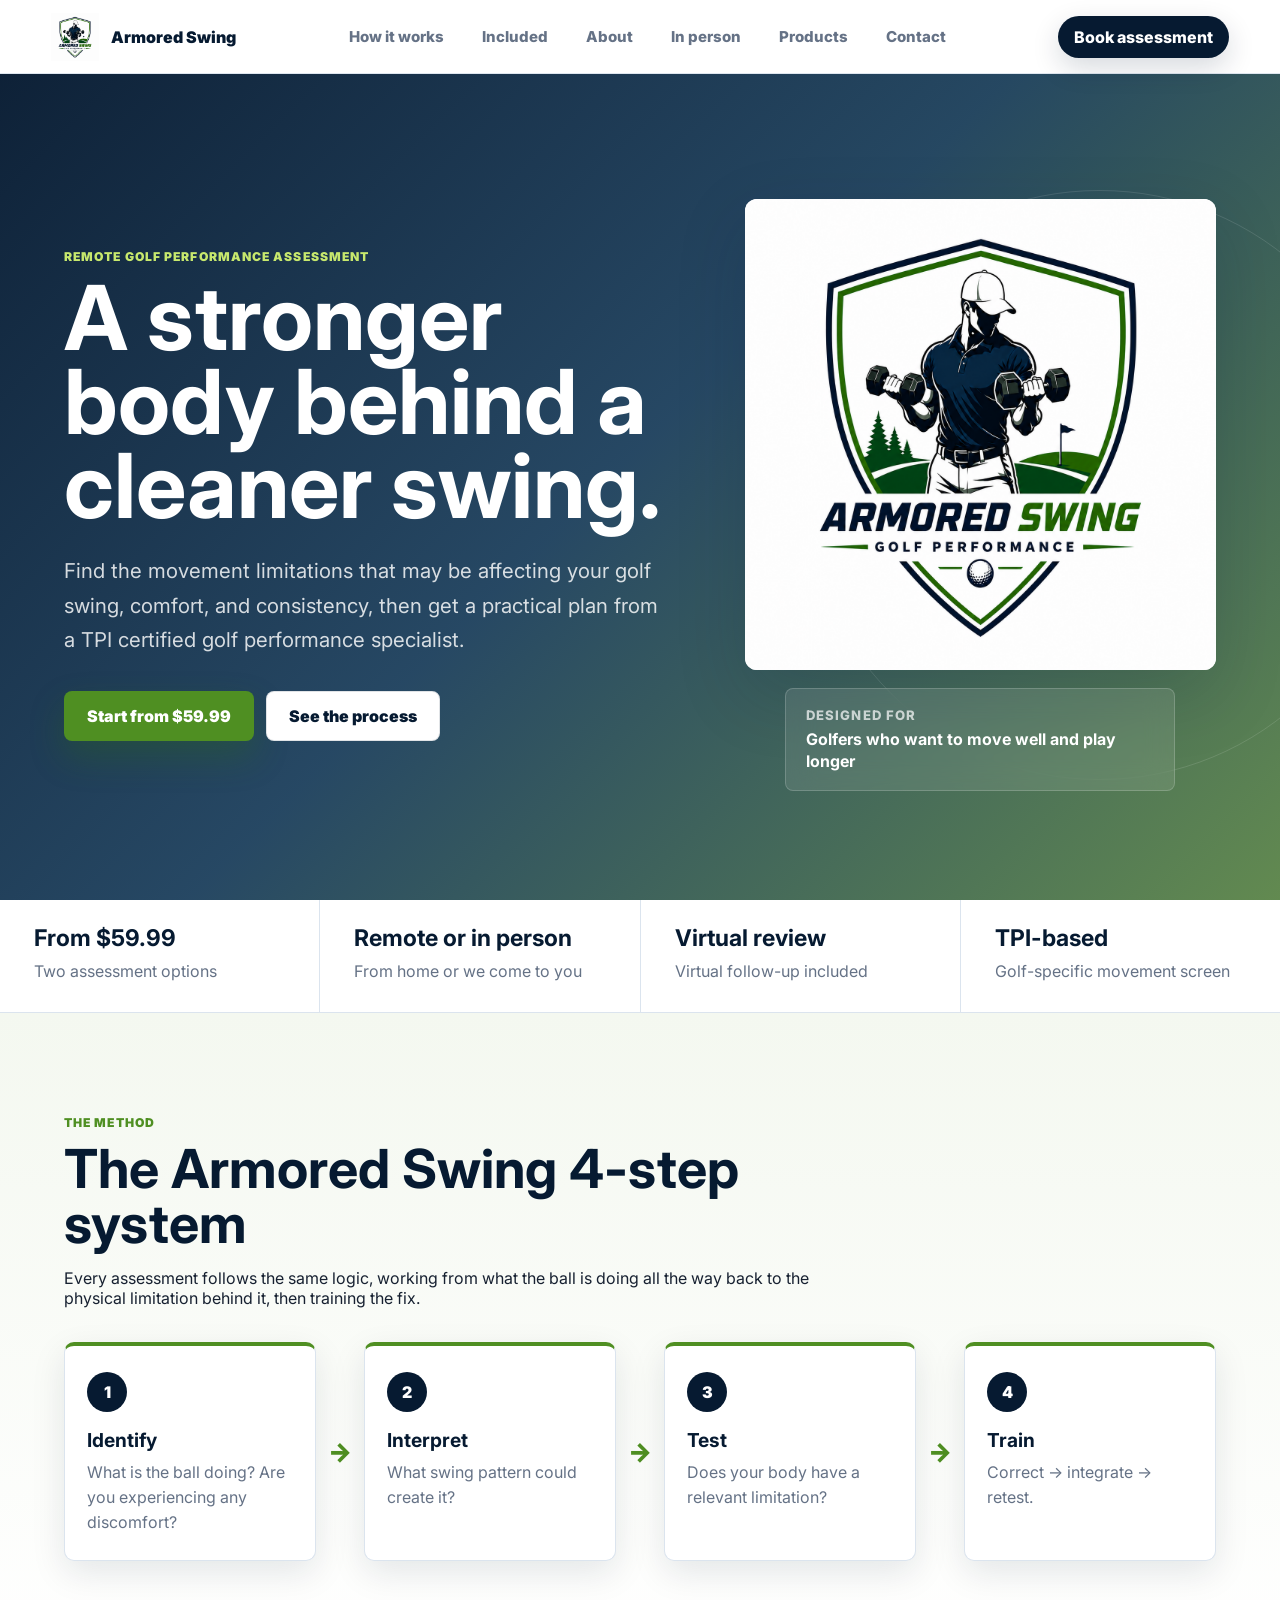
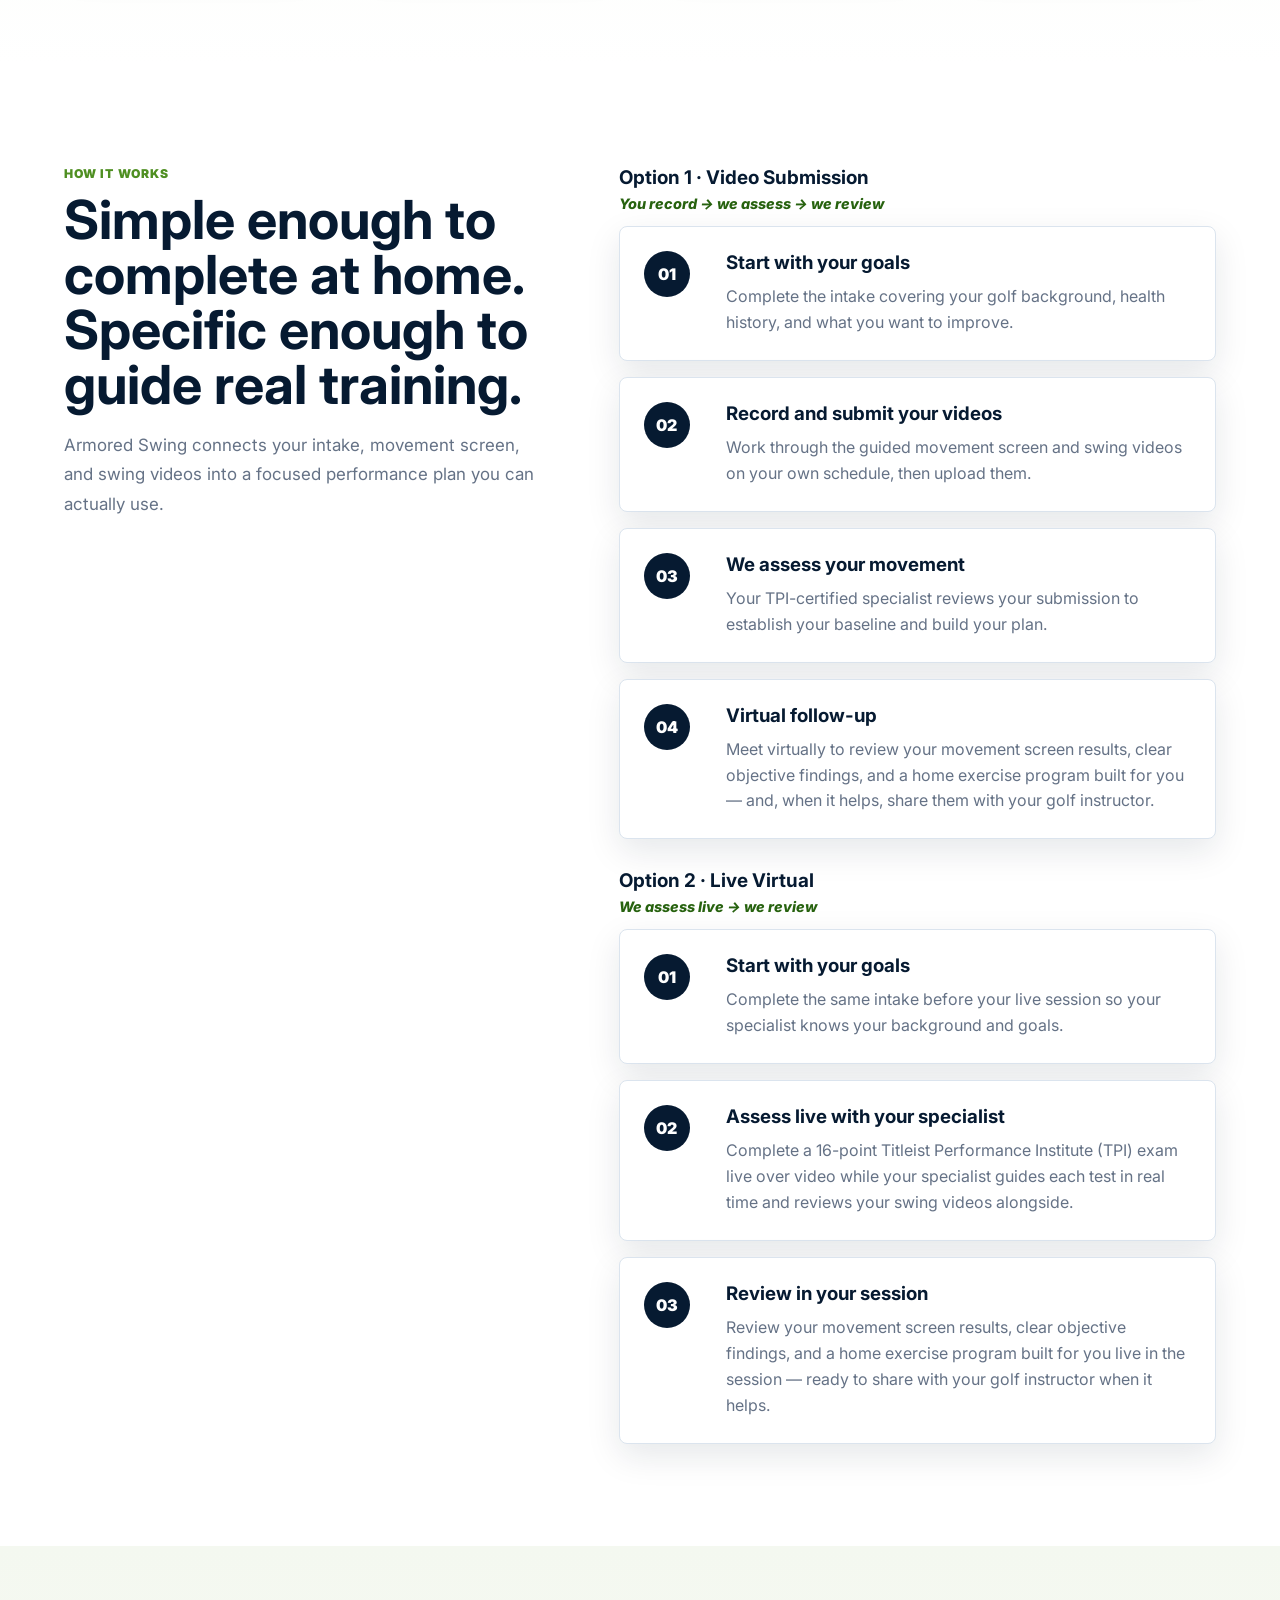
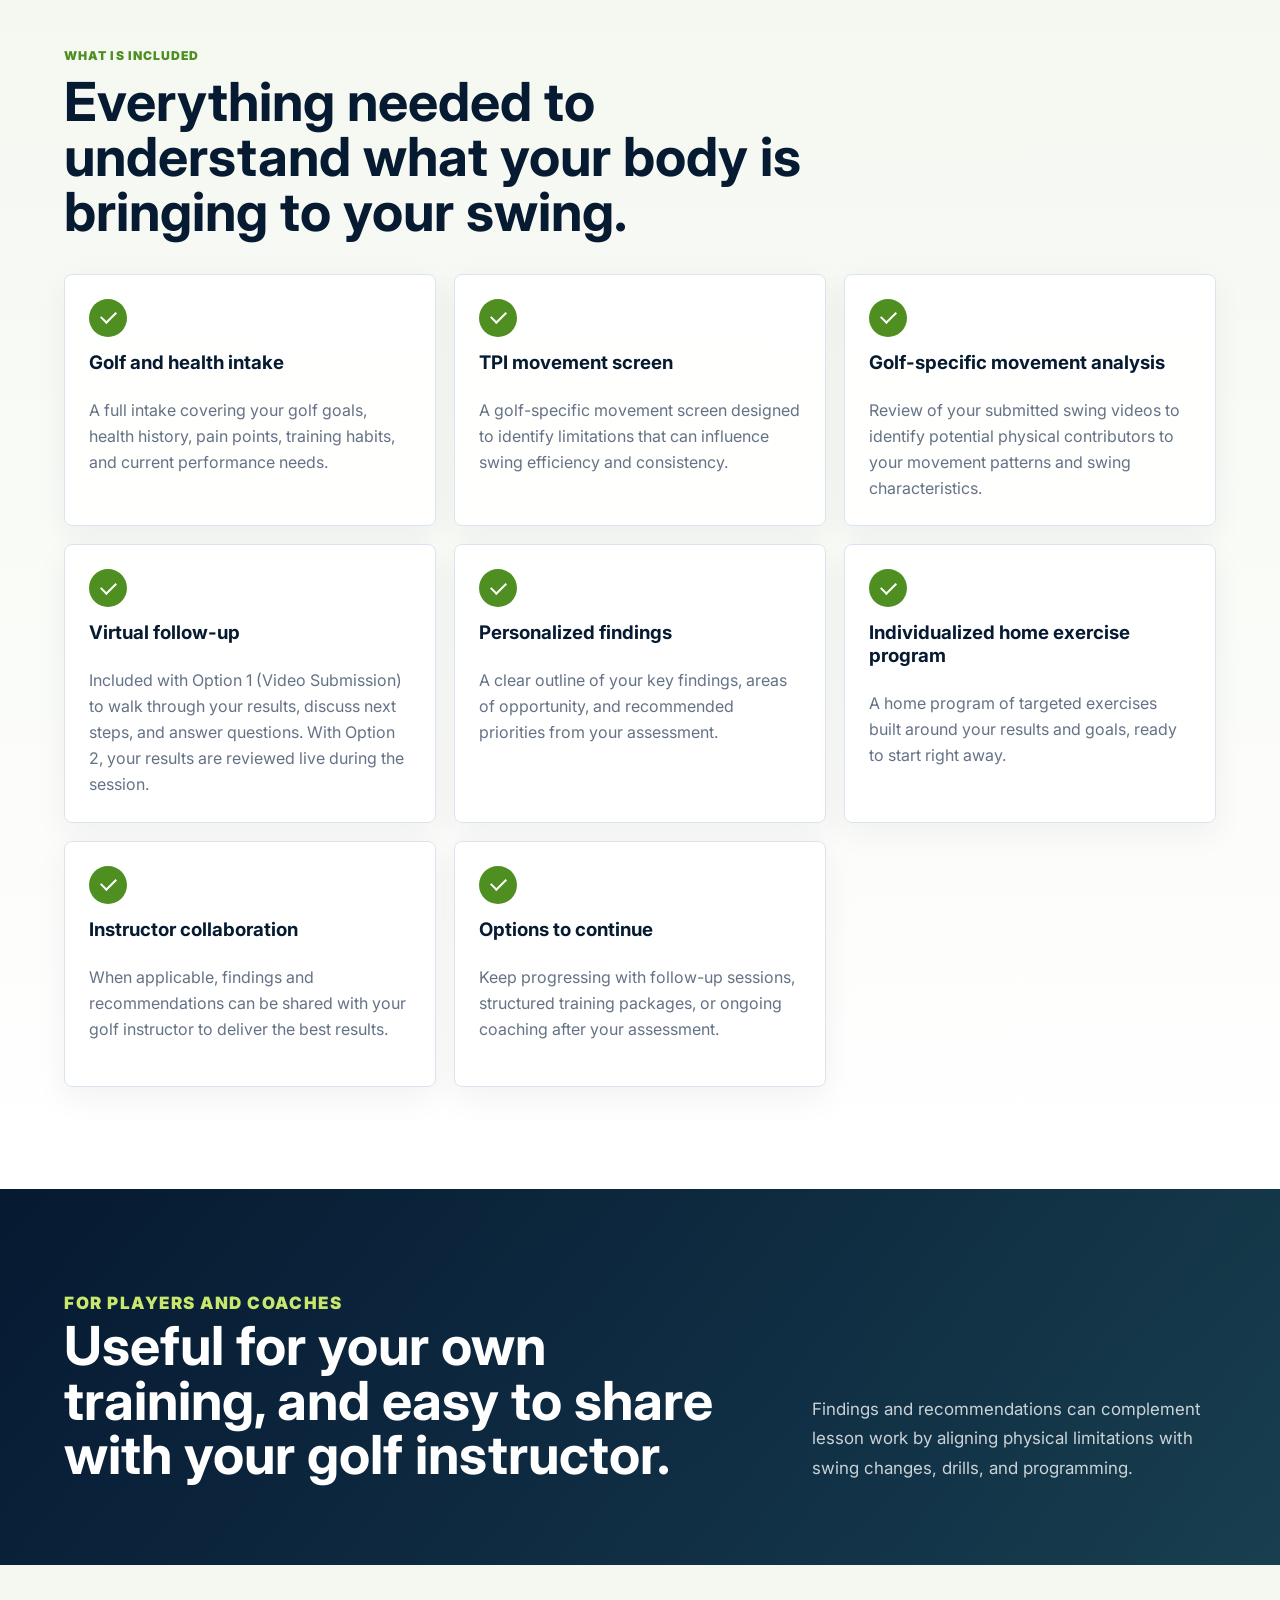
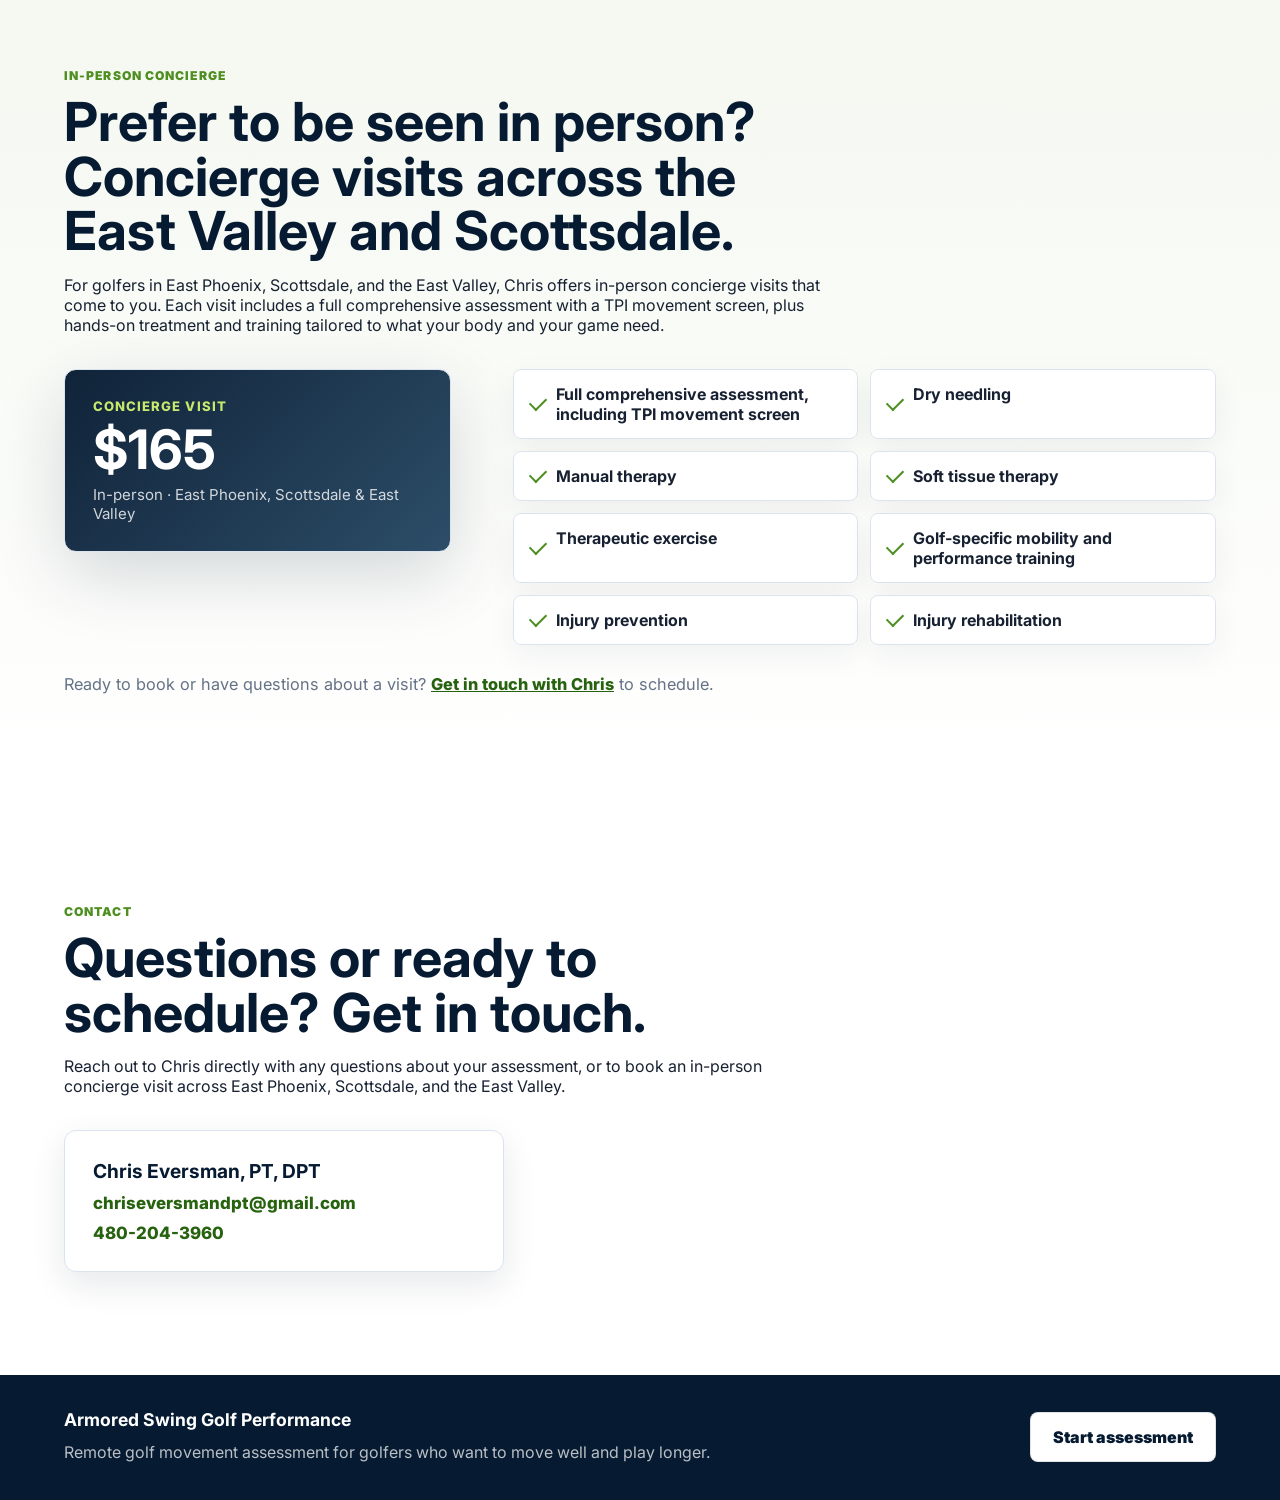
==== commit 07d22874: "Move About to its own page Moves the About section off the home page into about.html, with full head" ====
--- a/index.html
+++ b/index.html
@@ -19,7 +19,7 @@
       <nav class="nav-links" aria-label="Primary navigation">
         <a href="#how-it-works">How it works</a>
         <a href="#included">Included</a>
-        <a href="#about">About</a>
+        <a href="about.html">About</a>
         <a href="#concierge">In person</a>
         <a href="products.html">Products</a>
         <a href="#contact">Contact</a>
@@ -234,38 +234,6 @@
         </div>
       </section>
 
-      <section class="about-section band" id="about" aria-label="About Armored Swing">
-        <div class="about-portrait">
-          <img src="assets/armored-swing-logo.png" alt="Armored Swing Golf Performance">
-          <div class="about-credential">
-            <strong>Chris Eversman, PT, DPT</strong>
-            <span>TPI Certified &middot; Doctor of Physical Therapy</span>
-          </div>
-        </div>
-        <div class="about-copy">
-          <p class="eyebrow">About Armored Swing</p>
-          <p>
-            Armored Swing was founded by Dr. Chris Eversman, PT, DPT, a physical therapist who specializes in golf performance. He earned his Bachelor of Science in Exercise and Wellness from Arizona State University and his Doctor of Physical Therapy from A.T. Still University in 2019, and he holds a TPI Certification Level 2 across the Medical, Fitness, and Power tracks. An avid golfer himself, Chris built Armored Swing to bridge the gap between golf performance training and physical therapy.
-          </p>
-          <p>
-            His approach is grounded in a deep understanding of golf swing mechanics, combined with whole-person care and close collaboration with golf instructors to help players achieve maximum swing efficiency. He focuses on keeping golfers injury-free and, when setbacks do happen, guiding them back to the course swinging even better than before.
-          </p>
-          <p>
-            Chris&rsquo;s mission is to help golfers of every skill level perform at their best, play with longevity, and access high-quality care as conveniently as possible.
-          </p>
-          <ul class="about-points">
-            <li>
-              <strong>Doctor of Physical Therapy</strong>
-              <span>PT, DPT &mdash; A.T. Still University, 2019</span>
-            </li>
-            <li>
-              <strong>TPI Certified, Level 2</strong>
-              <span>Medical, Fitness, and Power tracks</span>
-            </li>
-          </ul>
-        </div>
-      </section>
-
       <section class="cta-band" aria-labelledby="cta-title">
         <div>
           <p class="eyebrow">For players and coaches</p>
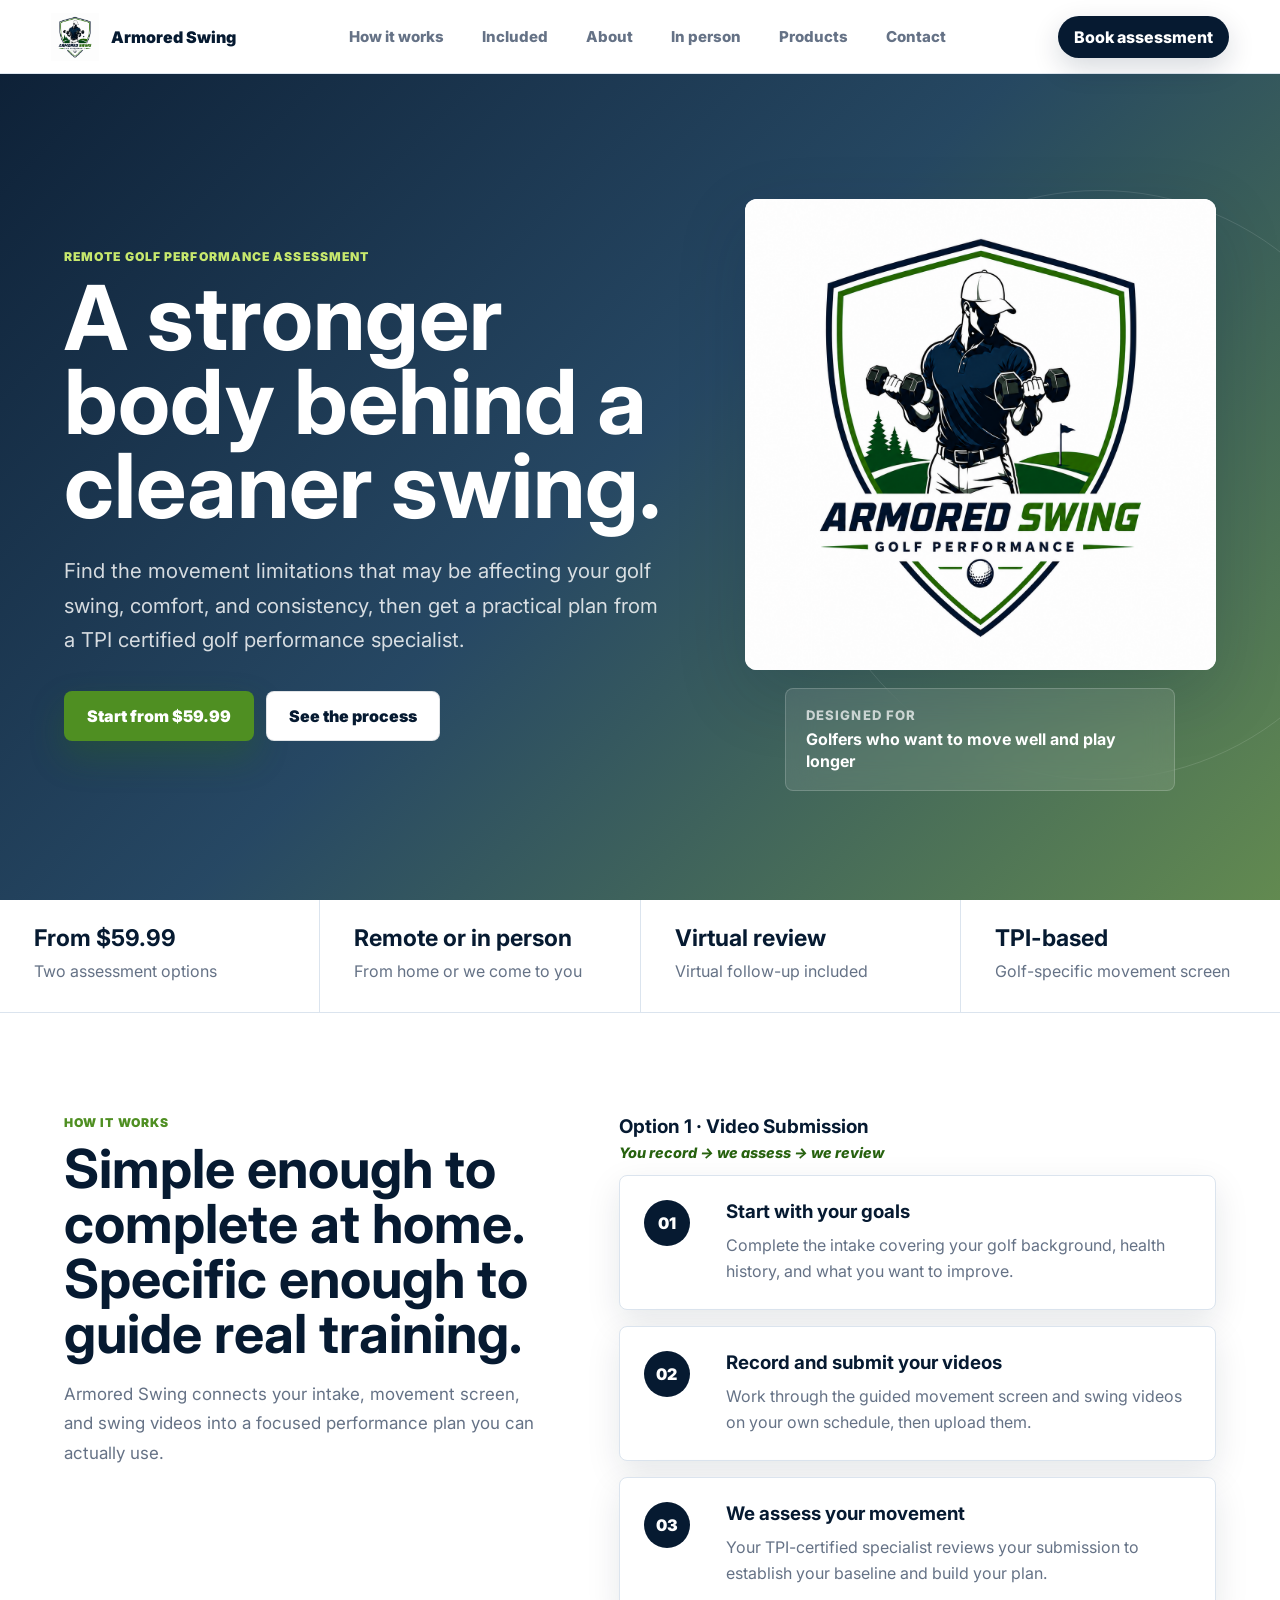
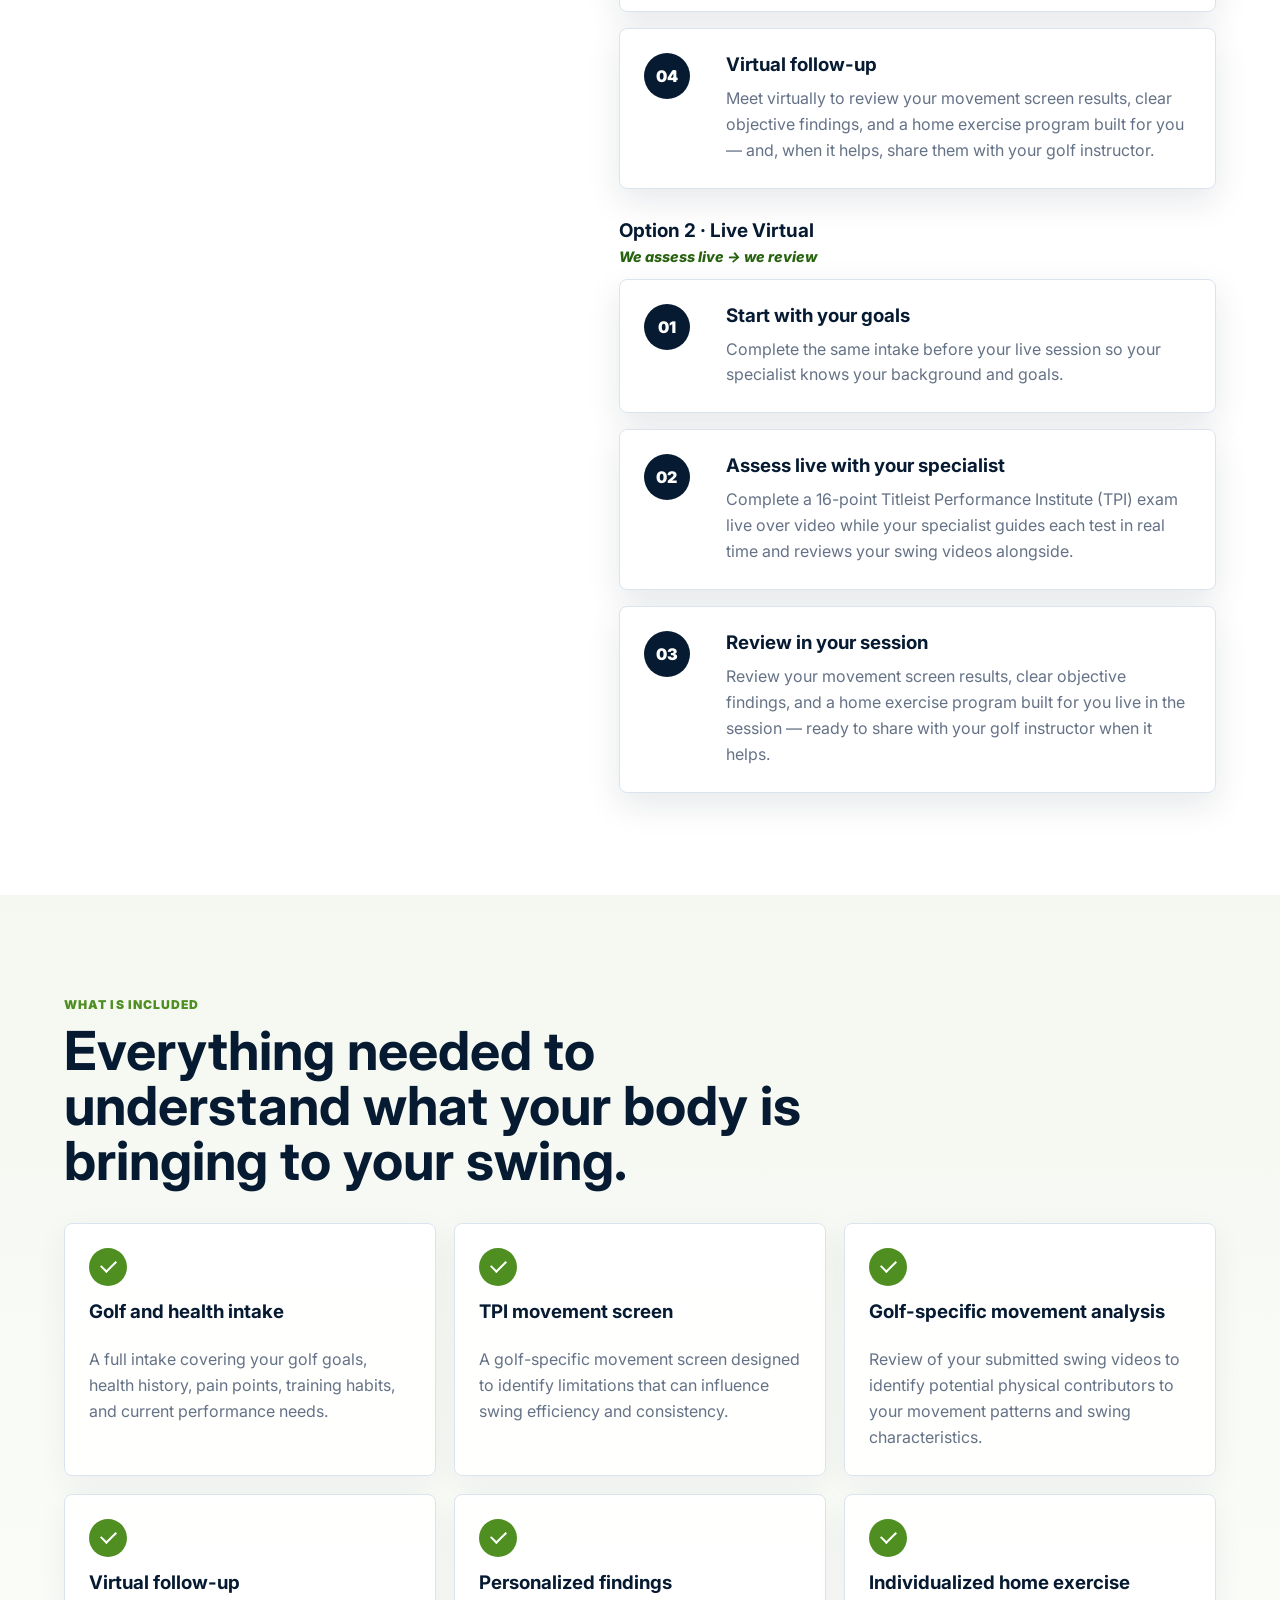
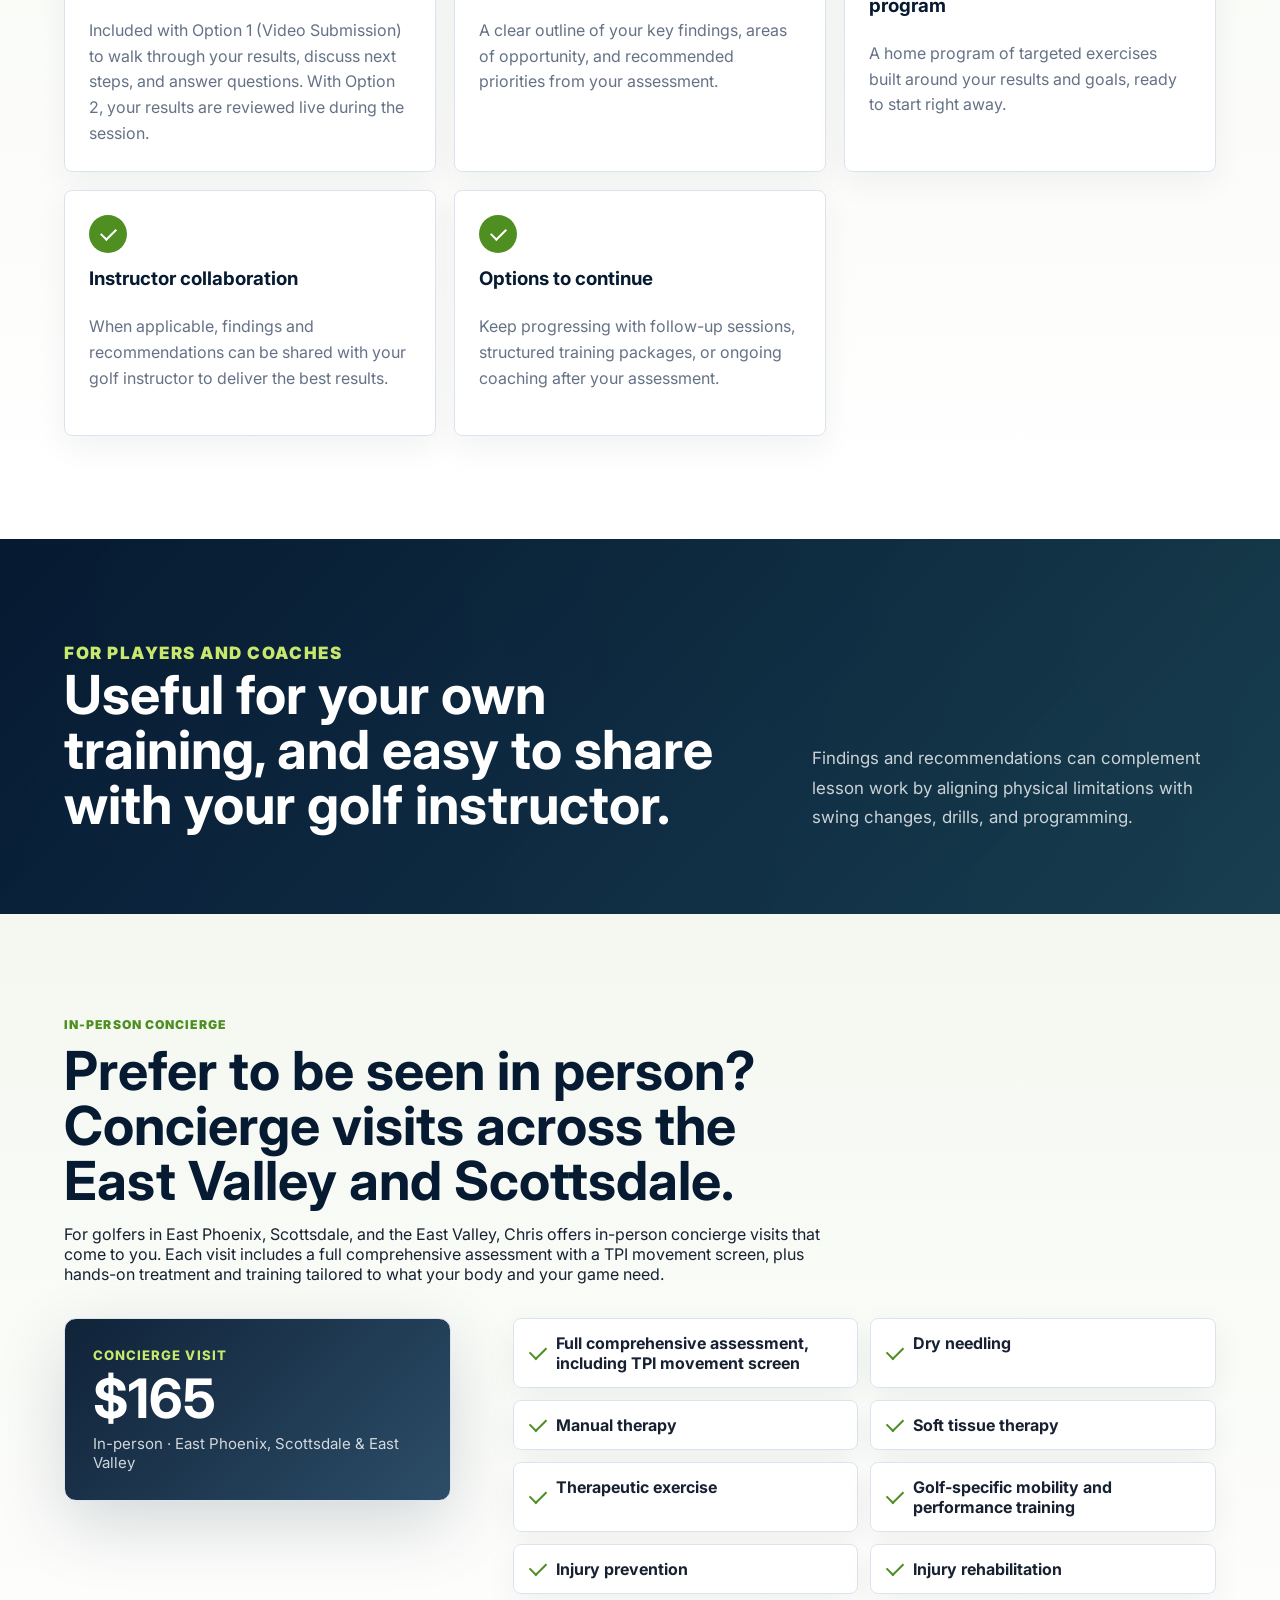
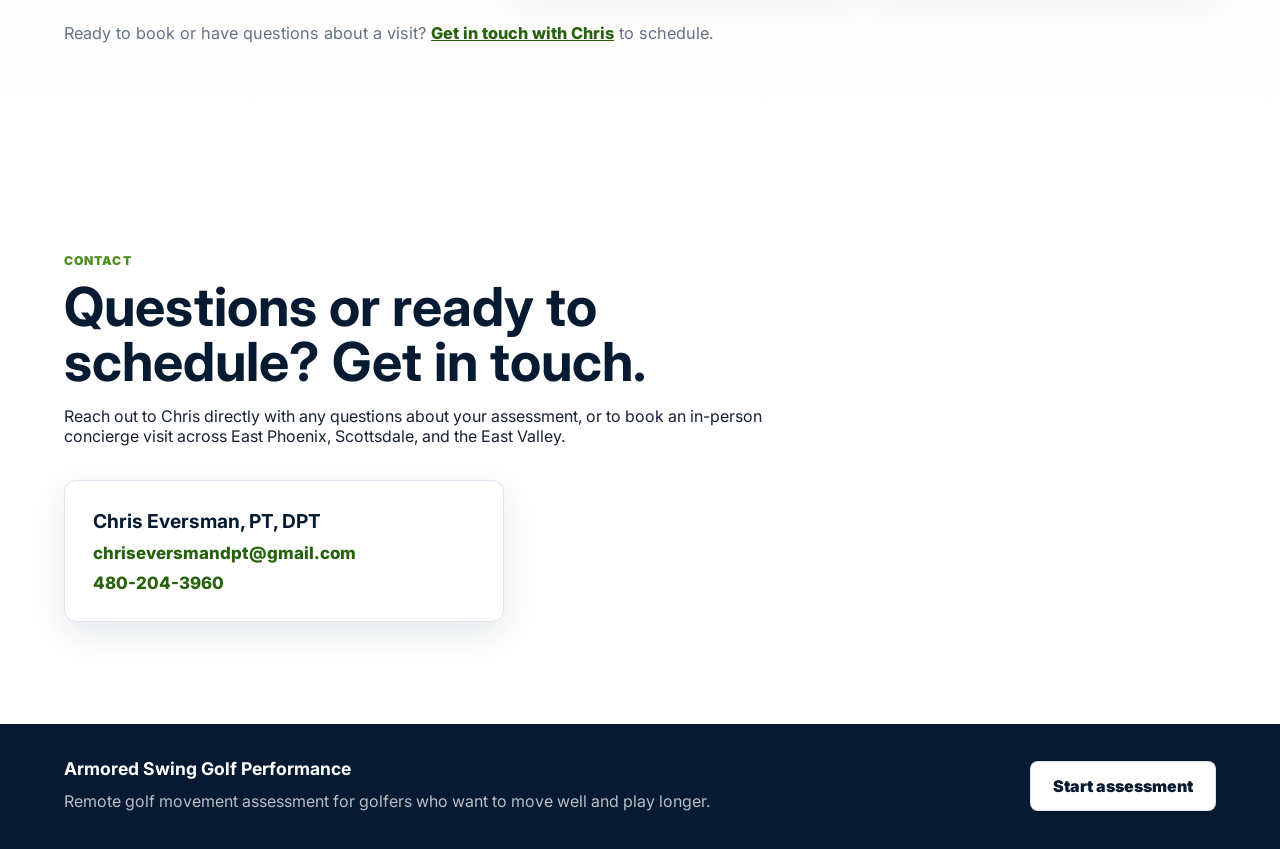
==== commit 3981096d: "Remove 4-step system (Method) section from home page Removes the Armored Swing 4-step system section" ====
--- a/index.html
+++ b/index.html
@@ -69,42 +69,6 @@
         </div>
       </section>
 
-      <section class="system-section" id="system" aria-labelledby="system-title">
-        <div class="section-heading">
-          <p class="eyebrow">The method</p>
-          <h2 id="system-title">The Armored Swing 4-step system</h2>
-          <p>
-            Every assessment follows the same logic, working from what the ball is doing all the way back to the physical limitation behind it, then training the fix.
-          </p>
-        </div>
-
-        <ol class="system-flow">
-          <li class="system-step">
-            <span class="system-num">1</span>
-            <h3>Identify</h3>
-            <p>What is the ball doing? Are you experiencing any discomfort?</p>
-          </li>
-          <li class="system-arrow" aria-hidden="true"></li>
-          <li class="system-step">
-            <span class="system-num">2</span>
-            <h3>Interpret</h3>
-            <p>What swing pattern could create it?</p>
-          </li>
-          <li class="system-arrow" aria-hidden="true"></li>
-          <li class="system-step">
-            <span class="system-num">3</span>
-            <h3>Test</h3>
-            <p>Does your body have a relevant limitation?</p>
-          </li>
-          <li class="system-arrow" aria-hidden="true"></li>
-          <li class="system-step">
-            <span class="system-num">4</span>
-            <h3>Train</h3>
-            <p>Correct &rarr; integrate &rarr; retest.</p>
-          </li>
-        </ol>
-      </section>
-
       <section class="split-section" id="how-it-works" aria-labelledby="how-title">
         <div class="section-copy sticky-copy">
           <p class="eyebrow">How it works</p>
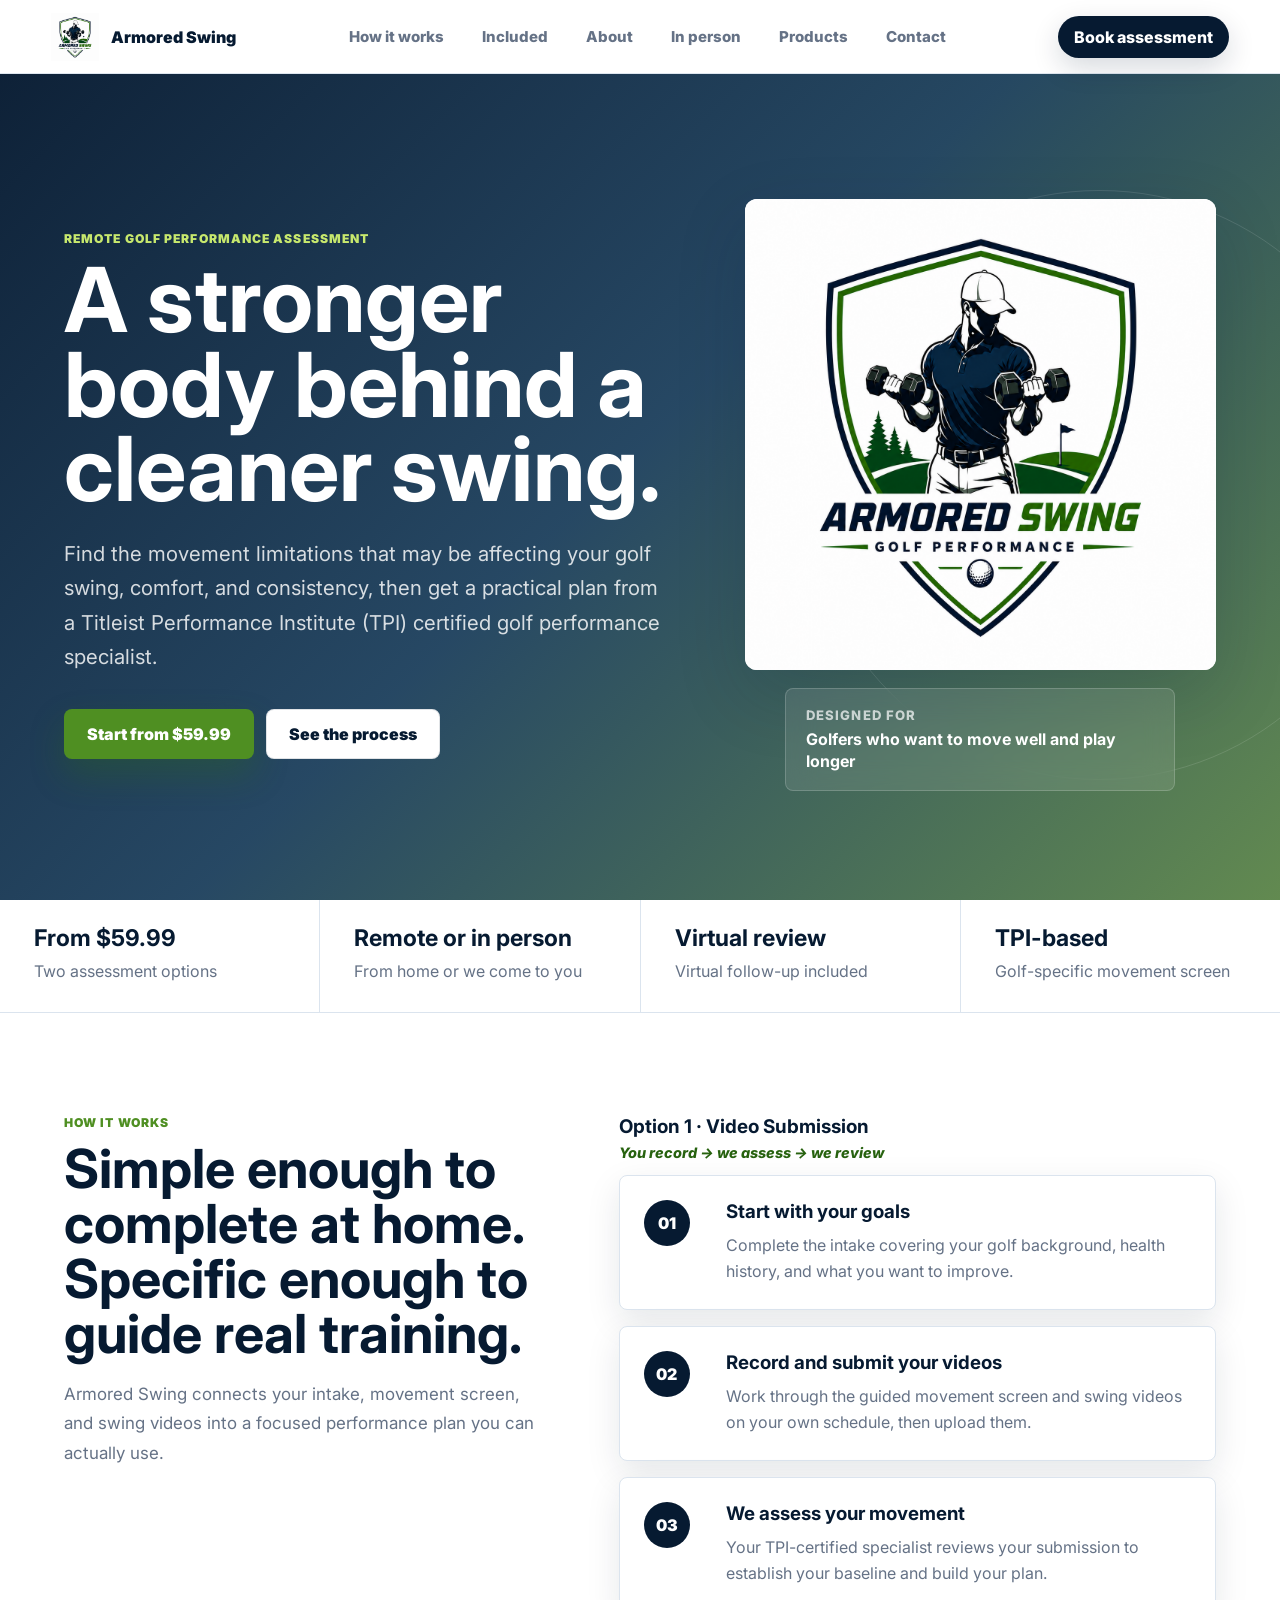
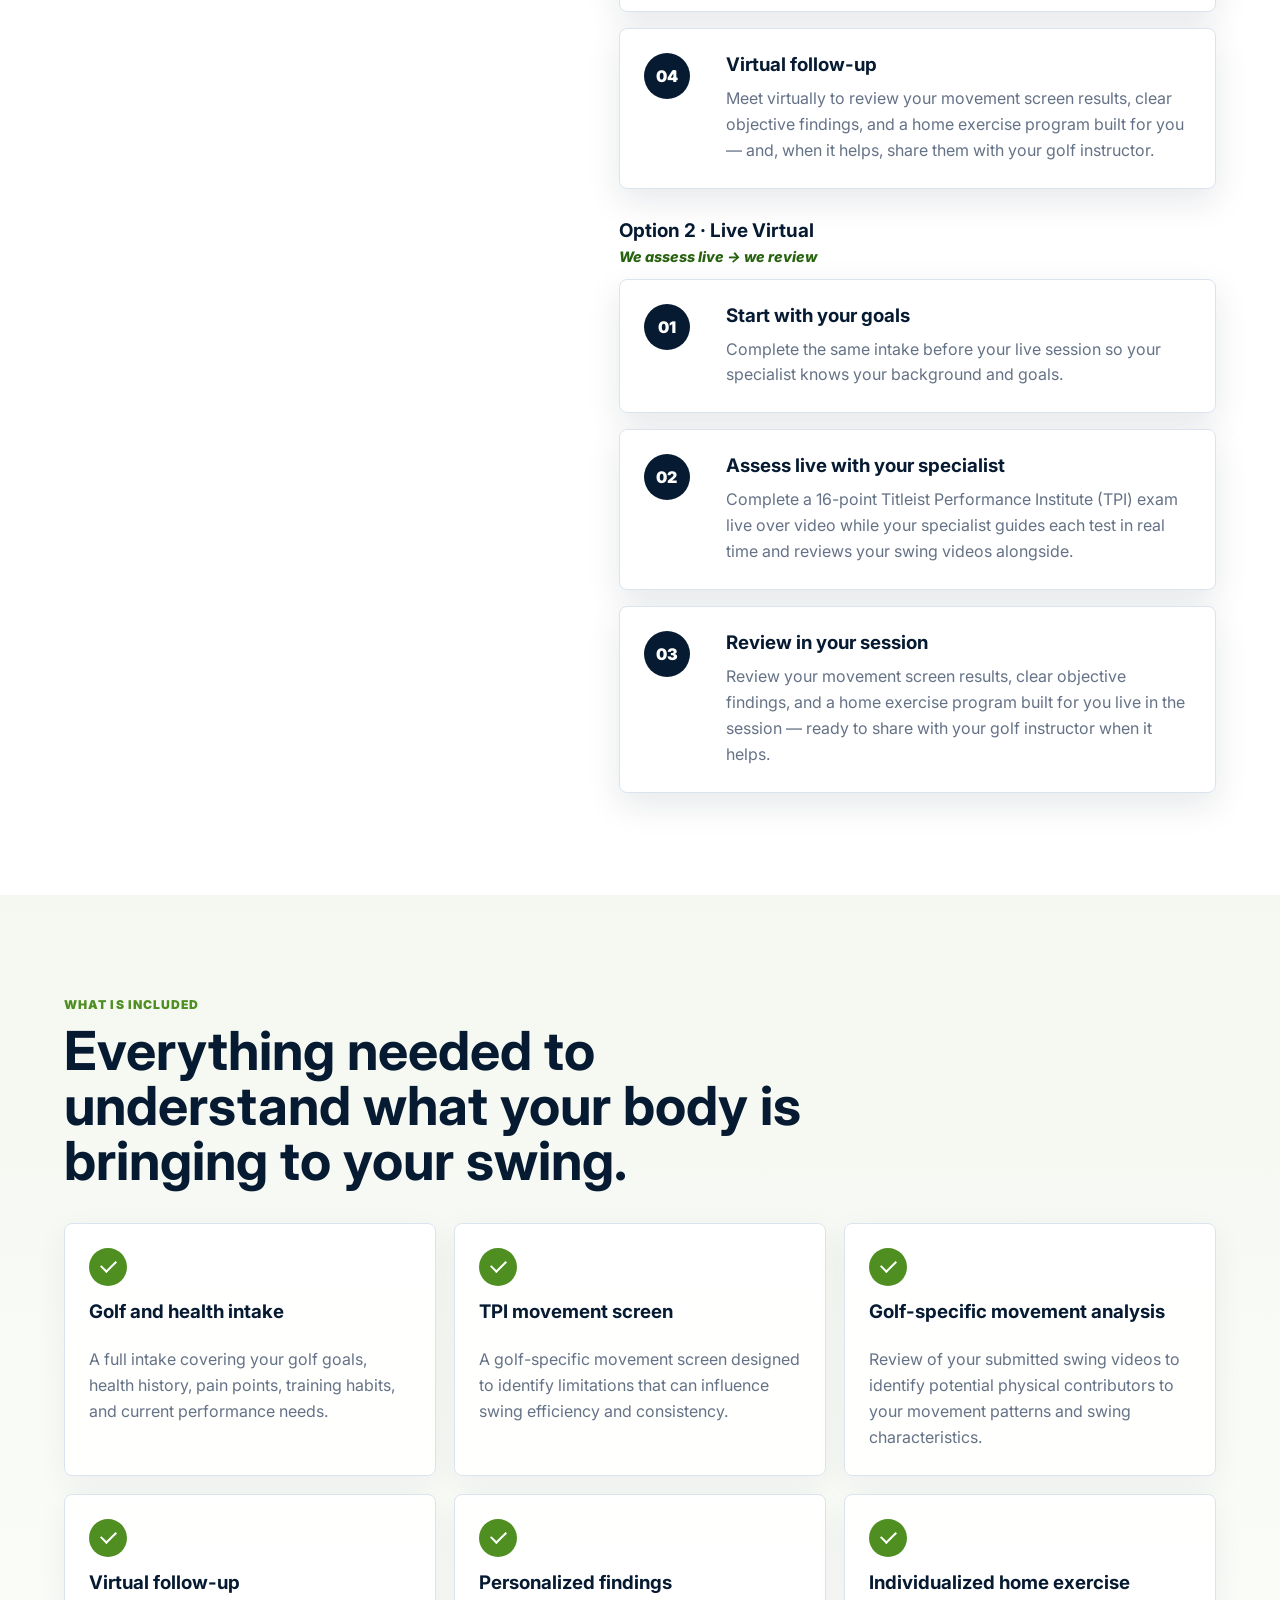
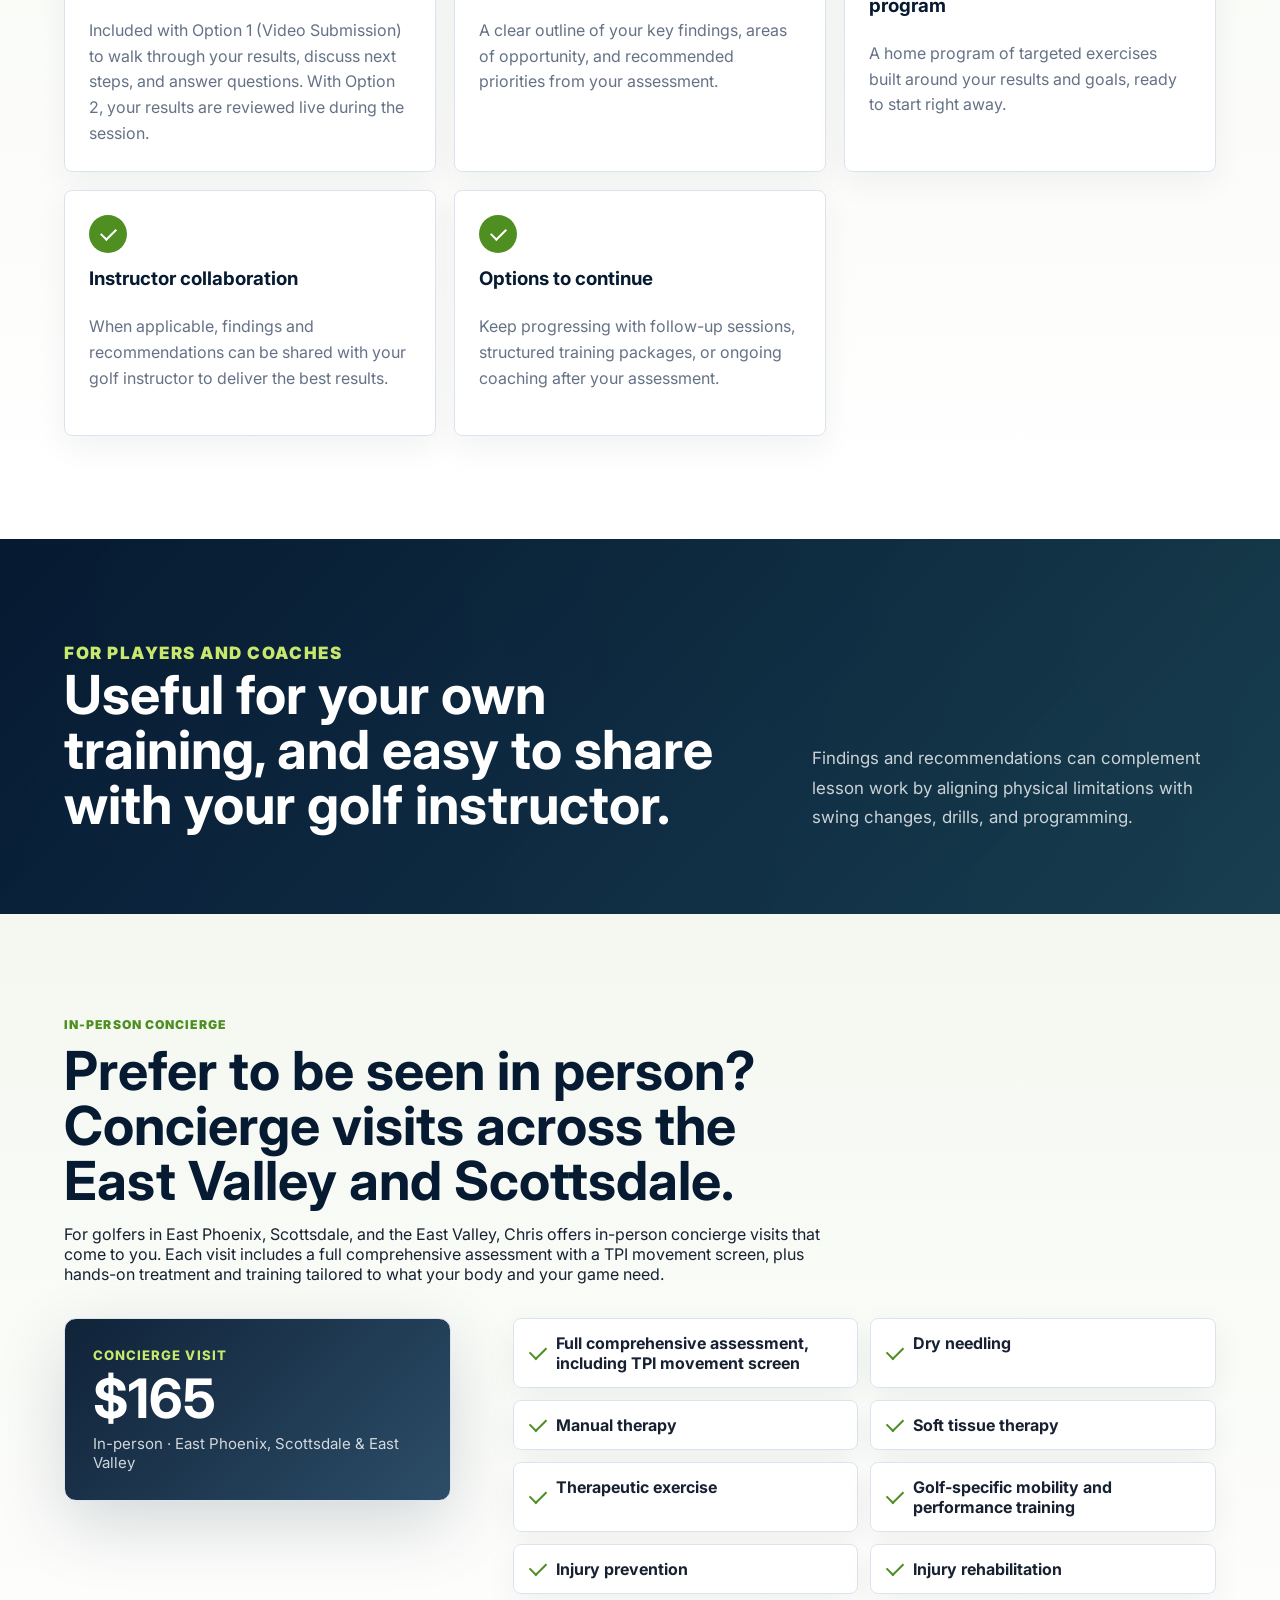
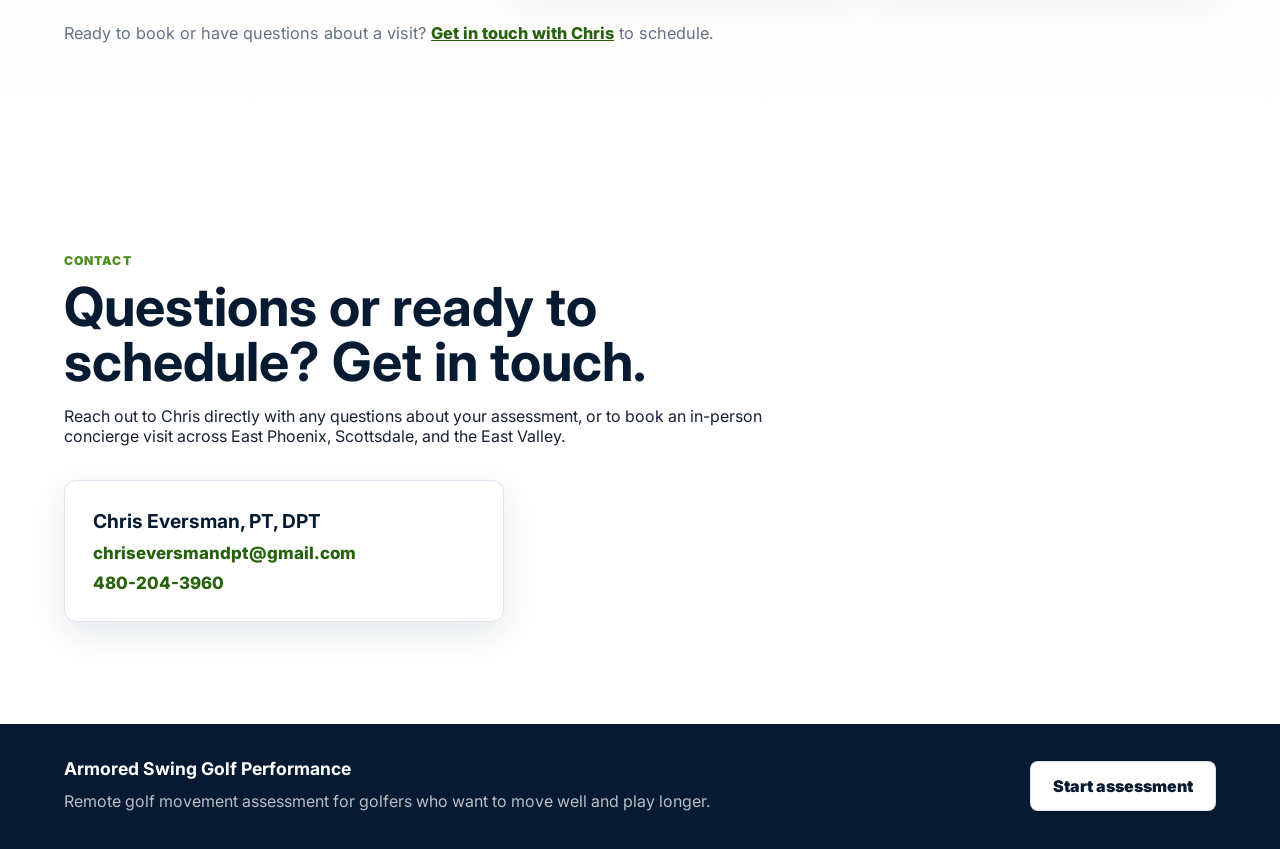
==== commit 681d2bf8: "Spell out Titleist Performance Institute (TPI) in hero Expands the first TPI mention in the hero lea" ====
--- a/index.html
+++ b/index.html
@@ -33,7 +33,7 @@
           <p class="eyebrow">Remote golf performance assessment</p>
           <h1 id="hero-title">A stronger body behind a cleaner swing.</h1>
           <p class="lead">
-            Find the movement limitations that may be affecting your golf swing, comfort, and consistency, then get a practical plan from a TPI certified golf performance specialist.
+            Find the movement limitations that may be affecting your golf swing, comfort, and consistency, then get a practical plan from a Titleist Performance Institute (TPI) certified golf performance specialist.
           </p>
           <div class="hero-actions" aria-label="Main actions">
             <a class="button primary" href="start.html">Start from $59.99</a>
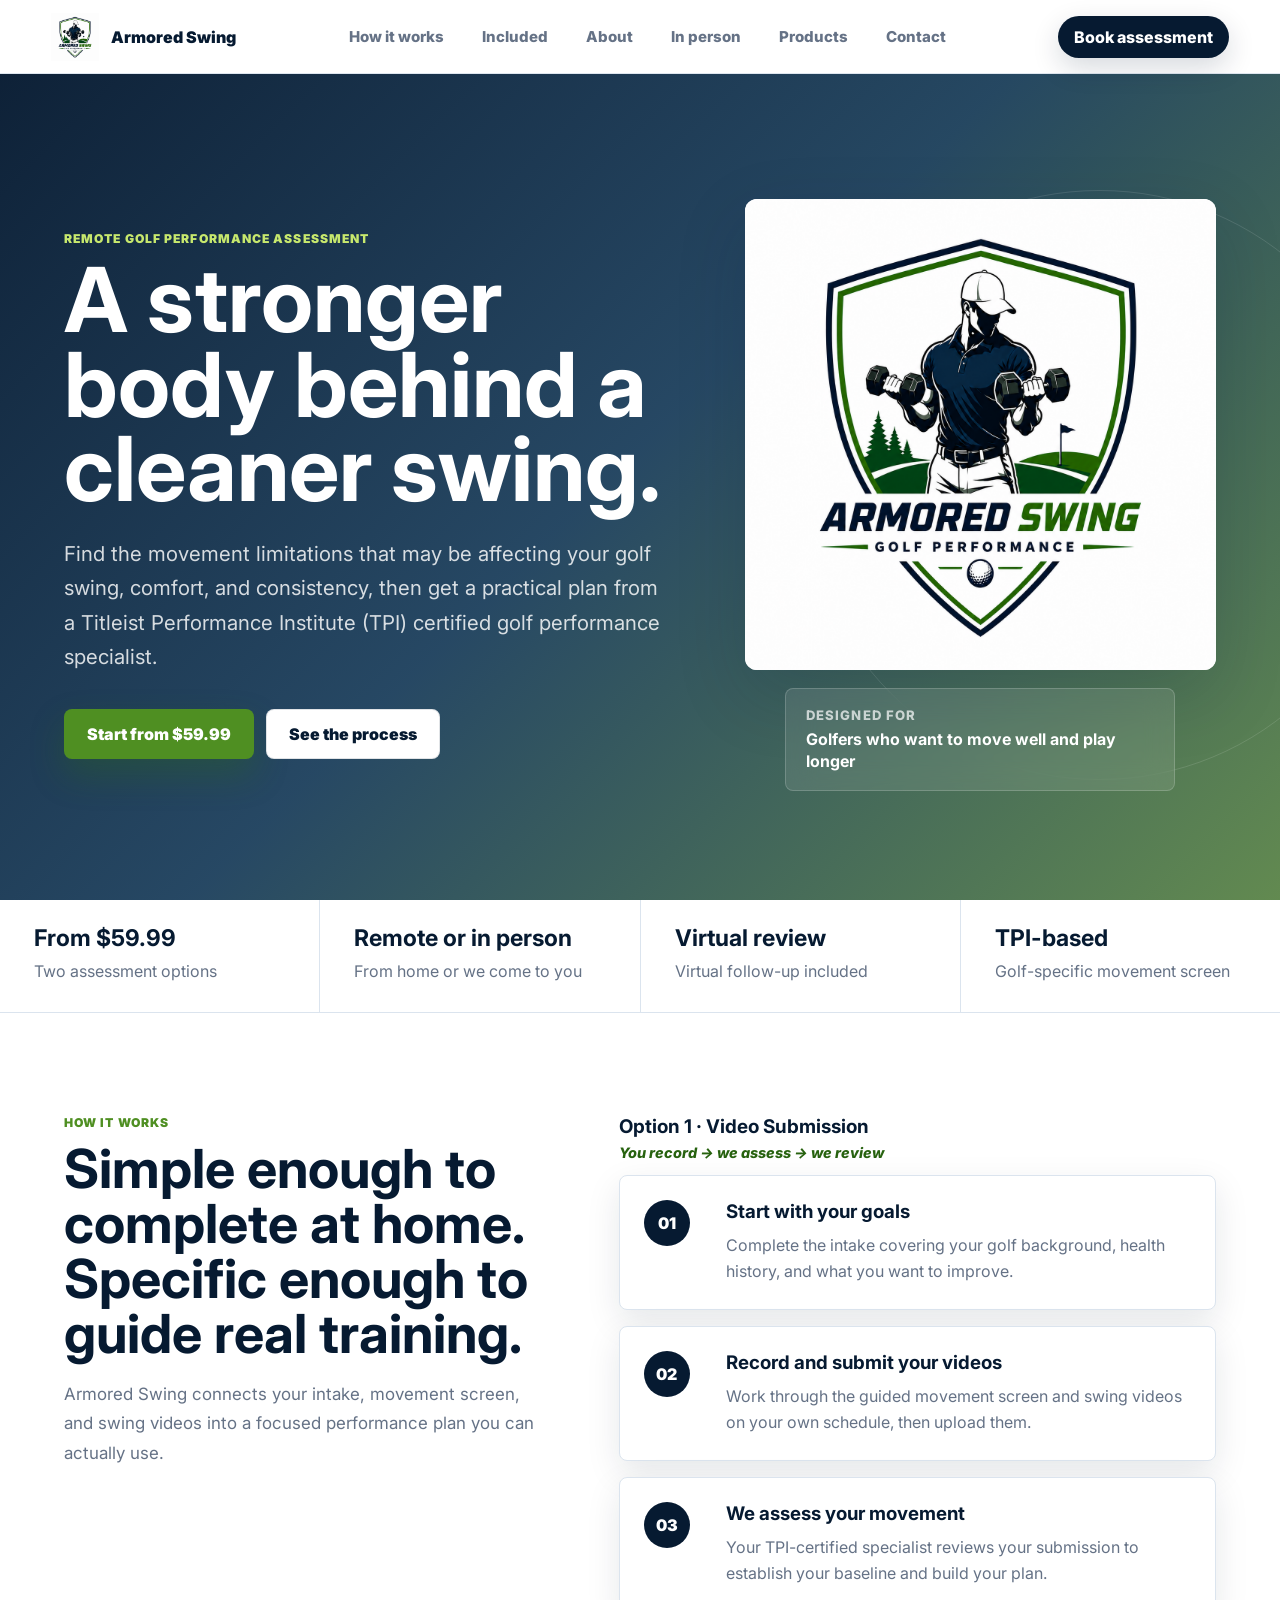
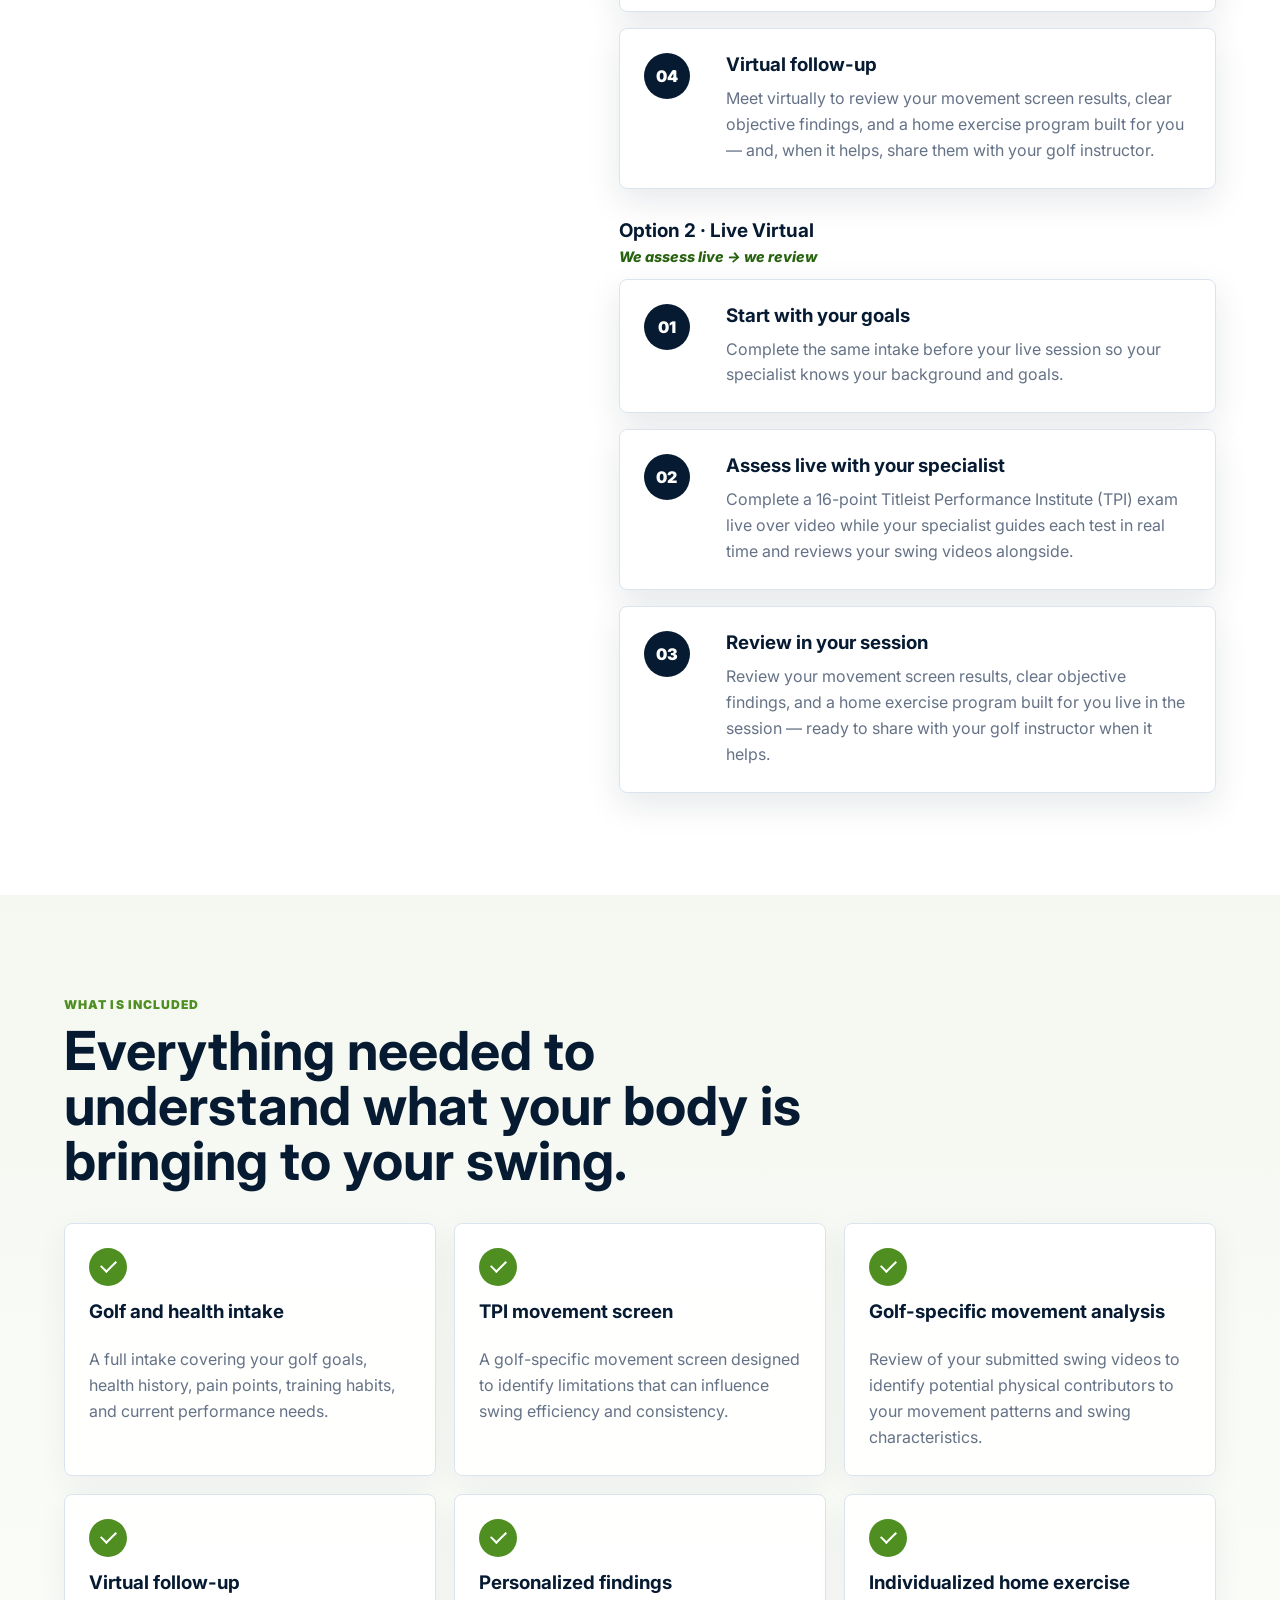
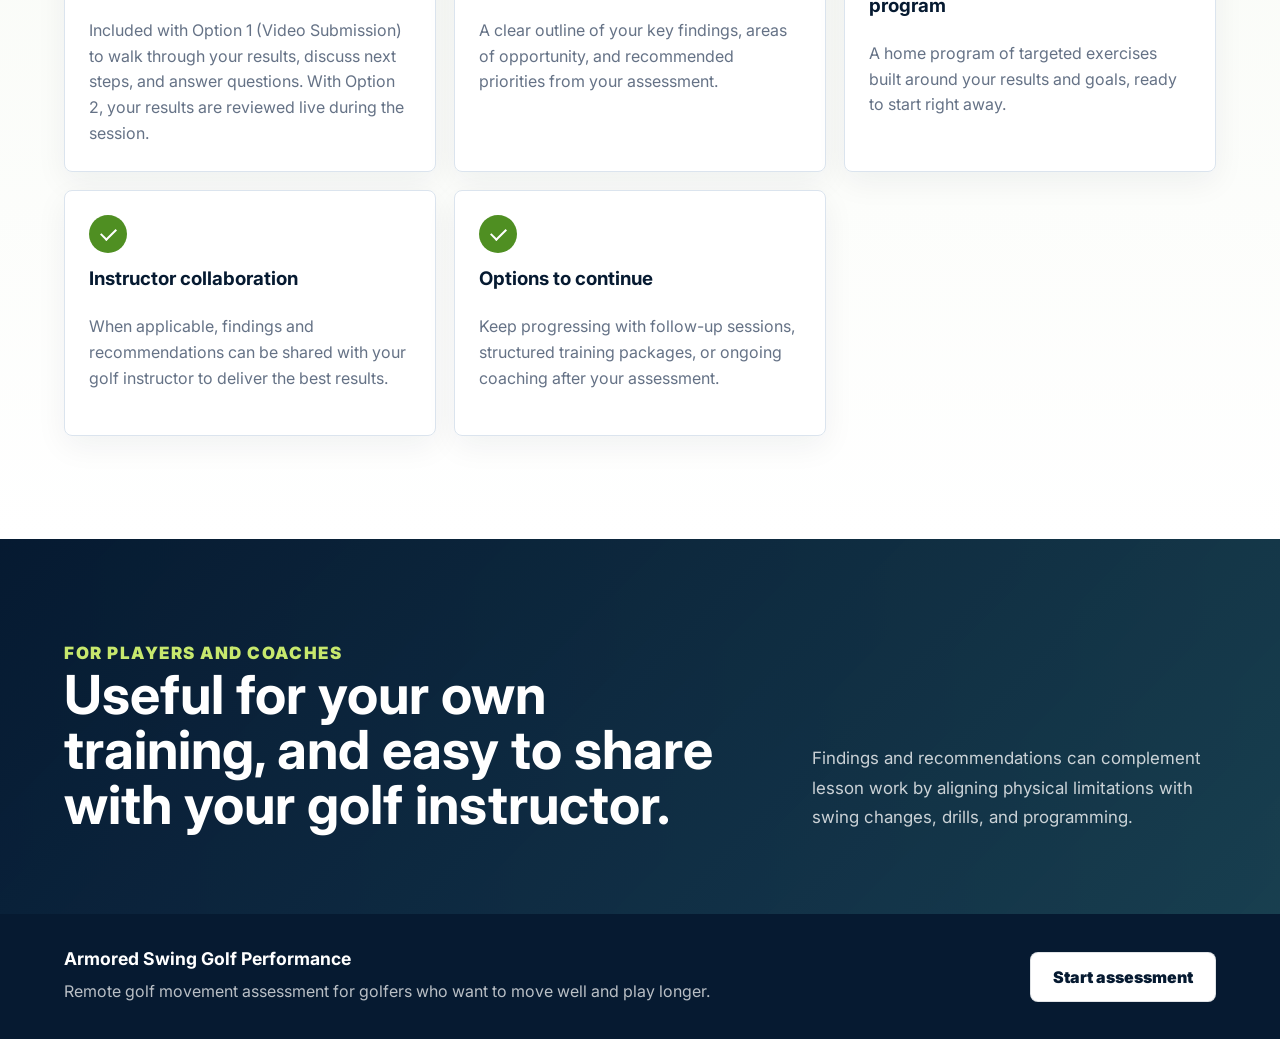
==== commit 843dc8c2: "Move In person and Contact onto the Book Assessment page Relocates the in-person concierge and conta" ====
--- a/index.html
+++ b/index.html
@@ -20,9 +20,9 @@
         <a href="#how-it-works">How it works</a>
         <a href="#included">Included</a>
         <a href="about.html">About</a>
-        <a href="#concierge">In person</a>
+        <a href="start.html#concierge">In person</a>
         <a href="products.html">Products</a>
-        <a href="#contact">Contact</a>
+        <a href="start.html#contact">Contact</a>
       </nav>
       <a class="nav-cta" href="start.html">Book assessment</a>
     </header>
@@ -207,56 +207,6 @@
           Findings and recommendations can complement lesson work by aligning physical limitations with swing changes, drills, and programming.
         </p>
       </section>
-
-      <section class="concierge-section band" id="concierge" aria-labelledby="concierge-title">
-        <div class="section-heading">
-          <p class="eyebrow">In-person concierge</p>
-          <h2 id="concierge-title">Prefer to be seen in person? Concierge visits across the East Valley and Scottsdale.</h2>
-          <p>
-            For golfers in East Phoenix, Scottsdale, and the East Valley, Chris offers in-person concierge visits that come to you. Each visit includes a full comprehensive assessment with a TPI movement screen, plus hands-on treatment and training tailored to what your body and your game need.
-          </p>
-        </div>
-
-        <div class="concierge-layout">
-          <div class="concierge-price-card">
-            <span>Concierge visit</span>
-            <strong>$165</strong>
-            <small>In-person &middot; East Phoenix, Scottsdale &amp; East Valley</small>
-          </div>
-
-          <ul class="concierge-services">
-            <li>Full comprehensive assessment, including TPI movement screen</li>
-            <li>Dry needling</li>
-            <li>Manual therapy</li>
-            <li>Soft tissue therapy</li>
-            <li>Therapeutic exercise</li>
-            <li>Golf-specific mobility and performance training</li>
-            <li>Injury prevention</li>
-            <li>Injury rehabilitation</li>
-          </ul>
-        </div>
-
-        <p class="concierge-schedule">
-          Ready to book or have questions about a visit?
-          <a href="#contact">Get in touch with Chris</a> to schedule.
-        </p>
-      </section>
-
-      <section class="contact-section" id="contact" aria-labelledby="contact-title">
-        <div class="section-heading">
-          <p class="eyebrow">Contact</p>
-          <h2 id="contact-title">Questions or ready to schedule? Get in touch.</h2>
-          <p>
-            Reach out to Chris directly with any questions about your assessment, or to book an in-person concierge visit across East Phoenix, Scottsdale, and the East Valley.
-          </p>
-        </div>
-
-        <div class="contact-card">
-          <strong class="contact-name">Chris Eversman, PT, DPT</strong>
-          <a class="contact-line" href="mailto:chriseversmandpt@gmail.com">chriseversmandpt@gmail.com</a>
-          <a class="contact-line" href="tel:+14802043960">480-204-3960</a>
-        </div>
-      </section>
     </main>
 
     <footer class="site-footer">
